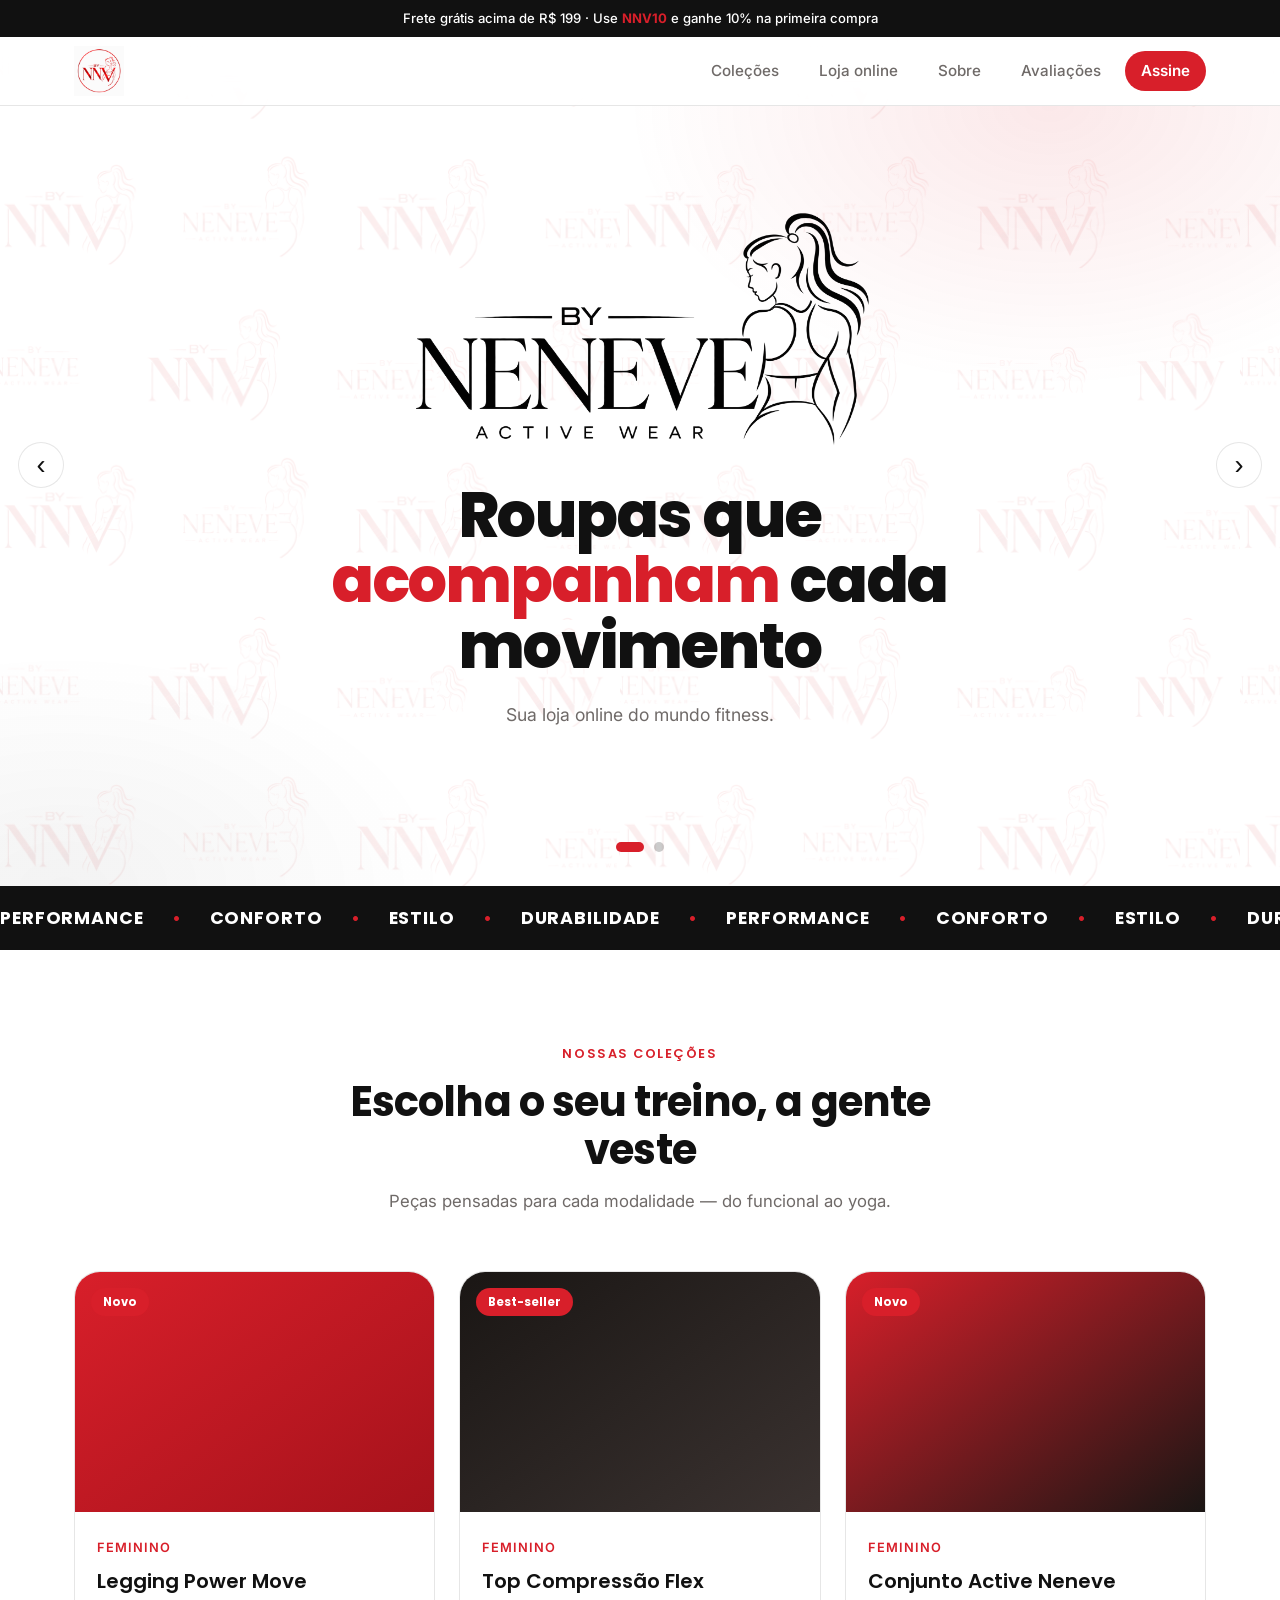
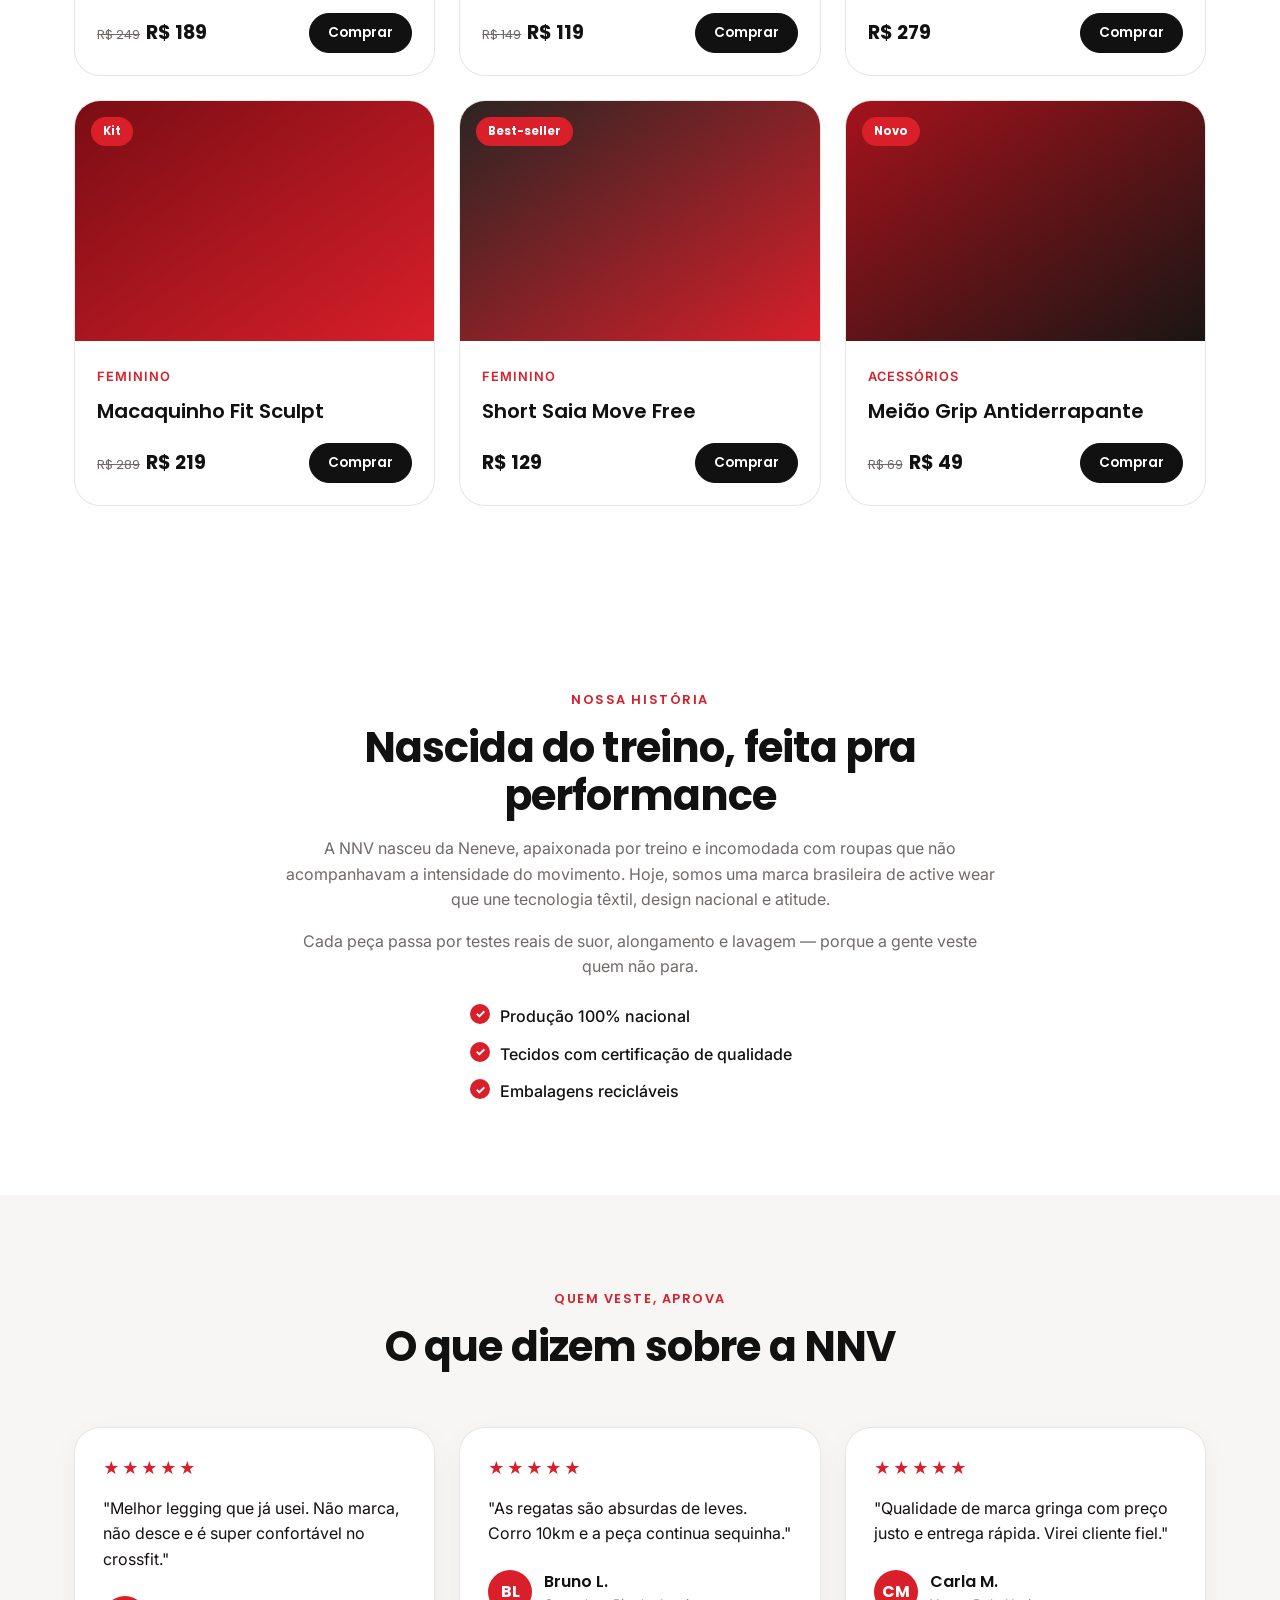
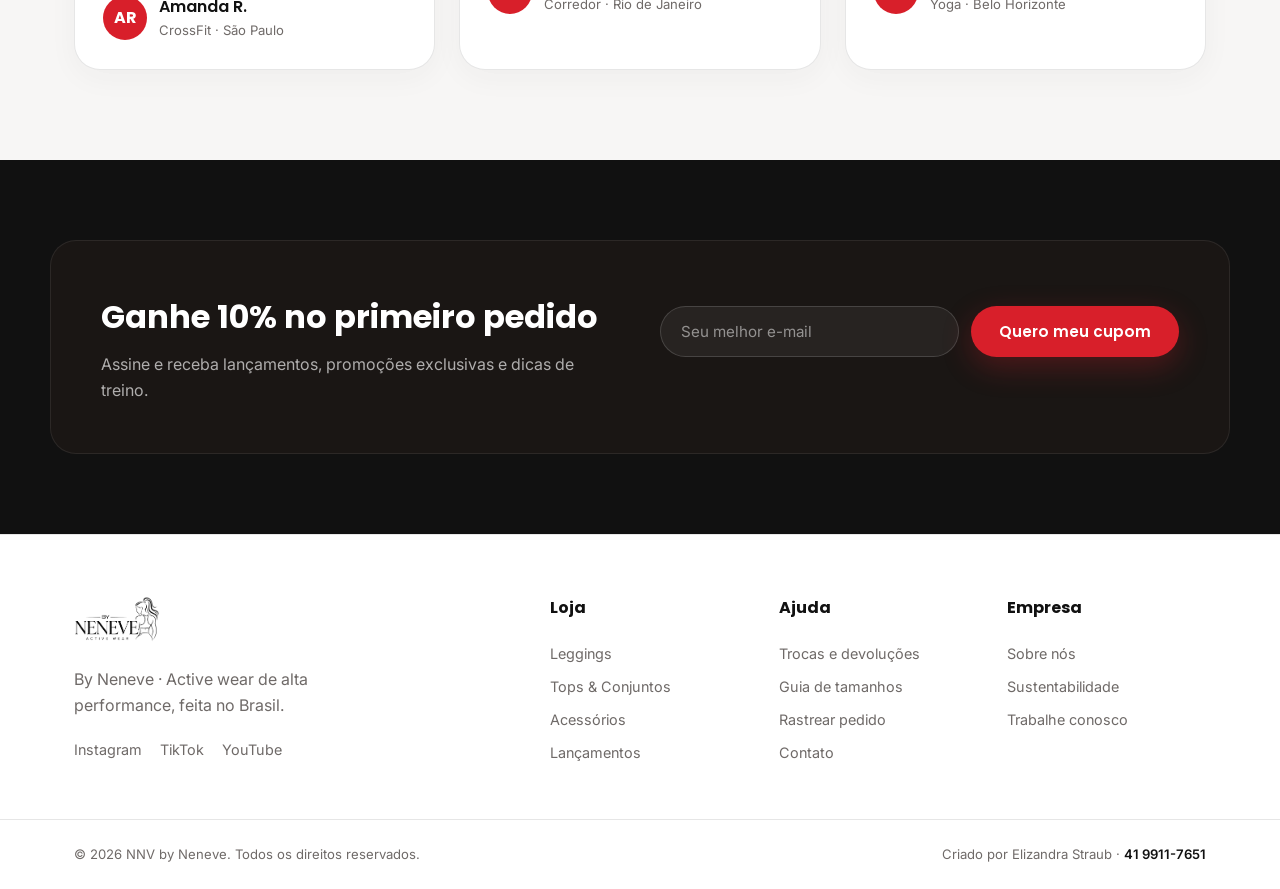
==== index.html @ 94e4e45c "Ajusta menu, slides e rodapé Adiciona "Loja online" ao menu do cabeçalho; remove os selinhos e os bo" ====
<!DOCTYPE html>
<html lang="pt-BR">
<head>
  <meta charset="UTF-8" />
  <meta name="viewport" content="width=device-width, initial-scale=1.0" />
  <meta name="description" content="NNV by Neneve — active wear de alta performance. Peças que acompanham cada movimento do seu treino." />
  <title>NNV by Neneve — Active Wear de Alta Performance</title>
  <link rel="preconnect" href="https://fonts.googleapis.com" />
  <link rel="preconnect" href="https://fonts.gstatic.com" crossorigin />
  <link href="https://fonts.googleapis.com/css2?family=Poppins:wght@400;500;600;700;800&family=Inter:wght@400;500;600&display=swap" rel="stylesheet" />
  <link rel="stylesheet" href="styles.css" />
</head>
<body>
  <!-- Barra de anúncio -->
  <div class="topbar">
    <p>Frete grátis acima de R$ 199 · Use <strong>NNV10</strong> e ganhe 10% na primeira compra</p>
  </div>

  <!-- Cabeçalho -->
  <header class="header" id="header">
    <div class="container header__inner">
      <a href="#hero" class="logo" aria-label="NNV by Neneve — início">
        <img src="logo-emblema-vermelho.png" alt="NNV by Neneve" class="logo__img" />
      </a>
      <nav class="nav" id="nav">
        <a href="#colecoes" class="nav__link">Coleções</a>
        <a href="#colecoes" class="nav__link">Loja online</a>
        <a href="#sobre" class="nav__link">Sobre</a>
        <a href="#depoimentos" class="nav__link">Avaliações</a>
        <a href="#newsletter" class="nav__link nav__cta">Assine</a>
      </nav>
      <button class="nav__toggle" id="navToggle" aria-label="Abrir menu">
        <span></span><span></span><span></span>
      </button>
    </div>
  </header>

  <main>
    <!-- Hero (carrossel) -->
    <section class="hero" id="hero">
      <div class="hero__slider" id="heroSlider">
        <!-- Slide 1 -->
        <div class="hero__slide is-active">
          <div class="container hero__inner">
            <div class="hero__content">
              <img src="logo-horizontal-preto.png" alt="By Neneve — Active Wear" class="hero__logo" />
              <h1 class="hero__title">Roupas que <em>acompanham</em> cada movimento</h1>
              <p class="hero__text">Sua loja online do mundo fitness.</p>
            </div>
          </div>
        </div>
        <!-- Slide 2 -->
        <div class="hero__slide">
          <div class="container hero__inner">
            <div class="hero__content">
              <img src="logo-horizontal-vermelho.png" alt="By Neneve — Active Wear" class="hero__logo" />
              <h1 class="hero__title">Escolha a sua peça online, <em>tamanho</em> e cores</h1>
              <p class="hero__text">Fácil e prático.</p>
            </div>
          </div>
        </div>
      </div>

      <button class="hero__nav hero__nav--prev" id="heroPrev" aria-label="Slide anterior">&#8249;</button>
      <button class="hero__nav hero__nav--next" id="heroNext" aria-label="Próximo slide">&#8250;</button>
      <div class="hero__dots" id="heroDots" aria-label="Navegação dos slides"></div>
    </section>

    <!-- Marquee de valores -->
    <div class="marquee" aria-hidden="true">
      <div class="marquee__track">
        <span>PERFORMANCE</span><span>•</span><span>CONFORTO</span><span>•</span>
        <span>ESTILO</span><span>•</span><span>DURABILIDADE</span><span>•</span>
        <span>PERFORMANCE</span><span>•</span><span>CONFORTO</span><span>•</span>
        <span>ESTILO</span><span>•</span><span>DURABILIDADE</span><span>•</span>
      </div>
    </div>

    <!-- Coleções -->
    <section class="section" id="colecoes">
      <div class="container">
        <div class="section__head">
          <span class="eyebrow">Nossas coleções</span>
          <h2 class="section__title">Escolha o seu treino, a gente veste</h2>
          <p class="section__sub">Peças pensadas para cada modalidade — do funcional ao yoga.</p>
        </div>
        <div class="grid grid--collections" id="collectionGrid"></div>
      </div>
    </section>

    <!-- Sobre -->
    <section class="section about" id="sobre">
      <div class="container about__inner">
        <div class="about__content">
          <span class="eyebrow">Nossa história</span>
          <h2 class="section__title">Nascida do treino, feita pra performance</h2>
          <p>
            A NNV nasceu da Neneve, apaixonada por treino e incomodada com roupas que
            não acompanhavam a intensidade do movimento. Hoje, somos uma marca brasileira
            de active wear que une tecnologia têxtil, design nacional e atitude.
          </p>
          <p>
            Cada peça passa por testes reais de suor, alongamento e lavagem — porque
            a gente veste quem não para.
          </p>
          <ul class="about__list">
            <li>Produção 100% nacional</li>
            <li>Tecidos com certificação de qualidade</li>
            <li>Embalagens recicláveis</li>
          </ul>
        </div>
      </div>
    </section>

    <!-- Depoimentos -->
    <section class="section section--alt" id="depoimentos">
      <div class="container">
        <div class="section__head">
          <span class="eyebrow">Quem veste, aprova</span>
          <h2 class="section__title">O que dizem sobre a NNV</h2>
        </div>
        <div class="grid grid--reviews" id="reviewGrid"></div>
      </div>
    </section>

    <!-- Newsletter -->
    <section class="newsletter" id="newsletter">
      <div class="container newsletter__inner">
        <div class="newsletter__text">
          <h2>Ganhe 10% no primeiro pedido</h2>
          <p>Assine e receba lançamentos, promoções exclusivas e dicas de treino.</p>
        </div>
        <form class="newsletter__form" id="newsletterForm" novalidate>
          <input type="email" id="emailInput" placeholder="Seu melhor e-mail" aria-label="E-mail" required />
          <button type="submit" class="btn btn--primary">Quero meu cupom</button>
          <p class="newsletter__msg" id="formMsg" role="status"></p>
        </form>
      </div>
    </section>
  </main>

  <!-- Rodapé -->
  <footer class="footer">
    <div class="container footer__inner">
      <div class="footer__brand">
        <a href="#hero" class="logo" aria-label="NNV by Neneve — início">
          <img src="logo-horizontal-preto.png" alt="By Neneve — Active Wear" class="footer__logo" />
        </a>
        <p>By Neneve · Active wear de alta performance, feita no Brasil.</p>
        <div class="footer__social">
          <a href="#" aria-label="Instagram">Instagram</a>
          <a href="#" aria-label="TikTok">TikTok</a>
          <a href="#" aria-label="YouTube">YouTube</a>
        </div>
      </div>
      <div class="footer__cols">
        <div>
          <h4>Loja</h4>
          <a href="#colecoes">Leggings</a>
          <a href="#colecoes">Tops &amp; Conjuntos</a>
          <a href="#colecoes">Acessórios</a>
          <a href="#colecoes">Lançamentos</a>
        </div>
        <div>
          <h4>Ajuda</h4>
          <a href="#">Trocas e devoluções</a>
          <a href="#">Guia de tamanhos</a>
          <a href="#">Rastrear pedido</a>
          <a href="#">Contato</a>
        </div>
        <div>
          <h4>Empresa</h4>
          <a href="#sobre">Sobre nós</a>
          <a href="#">Sustentabilidade</a>
          <a href="#">Trabalhe conosco</a>
        </div>
      </div>
    </div>
    <div class="footer__bottom">
      <div class="container">
        <p>© <span id="year"></span> NNV by Neneve. Todos os direitos reservados.</p>
        <p>Criado por Elizandra Straub · <a href="tel:+5541999117651">41 9911-7651</a></p>
      </div>
    </div>
  </footer>

  <script src="script.js"></script>
</body>
</html>
---- styles.css ----
/* ===== Variáveis ===== */
:root {
  --bg: #ffffff;
  --bg-alt: #f6f4f3;
  --surface: #ffffff;
  --surface-2: #f1eeed;
  --ink: #111111;
  --text: #14100f;
  --muted: #6f6a68;
  --line: rgba(17, 17, 17, 0.1);
  --brand: #d81f2a;      /* vermelho */
  --brand-2: #a5121b;    /* vermelho escuro */
  --accent: #111111;     /* preto */
  --radius: 16px;
  --radius-lg: 26px;
  --shadow: 0 24px 60px rgba(17, 17, 17, 0.12);
  --max: 1180px;
  --font: "Inter", system-ui, -apple-system, sans-serif;
  --display: "Poppins", var(--font);
}

* { margin: 0; padding: 0; box-sizing: border-box; }

html { scroll-behavior: smooth; }

body {
  font-family: var(--font);
  background: var(--bg);
  color: var(--text);
  line-height: 1.6;
  -webkit-font-smoothing: antialiased;
  overflow-x: hidden;
}

/* Padrão de logo como fundo de todo o site */
body::before {
  content: "";
  position: fixed;
  inset: 0;
  z-index: -1;
  background-image: url("fundo.png");
  background-repeat: repeat;
  background-size: 620px auto;
  opacity: 0.07;
  pointer-events: none;
}

img { max-width: 100%; display: block; }
a { color: inherit; text-decoration: none; }

.container {
  width: 100%;
  max-width: var(--max);
  margin: 0 auto;
  padding: 0 24px;
}

/* ===== Botões ===== */
.btn {
  display: inline-flex;
  align-items: center;
  justify-content: center;
  gap: 8px;
  padding: 14px 28px;
  border-radius: 999px;
  font-weight: 600;
  font-family: var(--display);
  font-size: 0.95rem;
  cursor: pointer;
  border: none;
  transition: transform 0.2s ease, box-shadow 0.2s ease, background 0.2s ease;
  white-space: nowrap;
}
.btn--primary {
  background: var(--brand);
  color: #ffffff;
  box-shadow: 0 10px 30px rgba(216, 31, 42, 0.28);
}
.btn--primary:hover { transform: translateY(-2px); background: var(--brand-2); box-shadow: 0 14px 36px rgba(216, 31, 42, 0.4); }
.btn--ghost {
  background: transparent;
  color: var(--ink);
  border: 1px solid rgba(17, 17, 17, 0.2);
}
.btn--ghost:hover { background: var(--ink); color: #fff; transform: translateY(-2px); }

.eyebrow {
  display: inline-block;
  color: var(--brand);
  font-family: var(--display);
  font-weight: 600;
  font-size: 0.8rem;
  letter-spacing: 0.12em;
  text-transform: uppercase;
  margin-bottom: 14px;
}

/* ===== Topbar ===== */
.topbar {
  background: var(--ink);
  color: #ffffff;
  text-align: center;
  font-size: 0.82rem;
  padding: 8px 16px;
  font-weight: 500;
}
.topbar strong { font-weight: 700; color: var(--brand); }

/* ===== Header ===== */
.header {
  position: sticky;
  top: 0;
  z-index: 50;
  background: rgba(255, 255, 255, 0.85);
  backdrop-filter: blur(12px);
  border-bottom: 1px solid var(--line);
  transition: background 0.3s ease;
}
.header__inner {
  display: flex;
  align-items: center;
  justify-content: space-between;
  height: 68px;
}
.logo {
  font-family: var(--display);
  font-weight: 800;
  font-size: 1.4rem;
  letter-spacing: -0.02em;
  color: var(--ink);
  display: inline-flex;
  align-items: center;
}
.logo span { color: var(--brand); }
/* Logos em imagem — mix-blend-mode remove o fundo branco sobre áreas claras */
.logo__img { height: 50px; width: auto; display: block; mix-blend-mode: multiply; }
.hero__logo {
  width: min(460px, 82%);
  height: auto;
  display: block;
  margin: 0 auto 26px;
}
.footer__logo { height: 48px; width: auto; display: block; mix-blend-mode: multiply; }

.nav { display: flex; align-items: center; gap: 8px; }
.nav__link {
  padding: 8px 16px;
  border-radius: 999px;
  color: var(--muted);
  font-weight: 500;
  font-size: 0.95rem;
  transition: color 0.2s ease, background 0.2s ease;
}
.nav__link:hover { color: var(--ink); }
.nav__cta {
  background: var(--brand);
  color: #ffffff !important;
  font-weight: 600;
}
.nav__cta:hover { background: var(--brand-2); }

.nav__toggle {
  display: none;
  flex-direction: column;
  gap: 5px;
  background: none;
  border: none;
  cursor: pointer;
  padding: 8px;
}
.nav__toggle span {
  width: 24px;
  height: 2px;
  background: var(--ink);
  border-radius: 2px;
  transition: 0.3s;
}

/* ===== Hero ===== */
.hero {
  position: relative;
  padding: 72px 0 104px;
  overflow: hidden;
  background:
    radial-gradient(55% 60% at 82% 0%, rgba(216, 31, 42, 0.1), transparent 60%),
    radial-gradient(50% 50% at 5% 100%, rgba(17, 17, 17, 0.05), transparent 60%);
}
/* Carrossel: slides empilhados na mesma célula (altura = maior slide) */
.hero__slider { display: grid; }
.hero__slide {
  grid-area: 1 / 1;
  opacity: 0;
  visibility: hidden;
  transform: translateY(10px);
  transition: opacity 0.6s ease, transform 0.6s ease;
  pointer-events: none;
}
.hero__slide.is-active {
  opacity: 1;
  visibility: visible;
  transform: none;
  pointer-events: auto;
}
.hero__inner {
  display: flex;
  justify-content: center;
  text-align: center;
  padding: 20px 0;
}
/* Setas */
.hero__nav {
  position: absolute;
  top: 46%;
  transform: translateY(-50%);
  width: 46px;
  height: 46px;
  border-radius: 50%;
  border: 1px solid var(--line);
  background: rgba(255, 255, 255, 0.75);
  backdrop-filter: blur(4px);
  color: var(--ink);
  font-size: 1.7rem;
  line-height: 1;
  cursor: pointer;
  display: flex;
  align-items: center;
  justify-content: center;
  z-index: 6;
  transition: background 0.2s ease, color 0.2s ease;
}
.hero__nav:hover { background: var(--brand); color: #fff; border-color: var(--brand); }
.hero__nav--prev { left: 18px; }
.hero__nav--next { right: 18px; }
/* Bolinhas */
.hero__dots {
  position: absolute;
  bottom: 34px;
  left: 50%;
  transform: translateX(-50%);
  display: flex;
  gap: 10px;
  z-index: 6;
}
.hero__dot {
  width: 10px;
  height: 10px;
  padding: 0;
  border: none;
  border-radius: 50%;
  background: rgba(17, 17, 17, 0.22);
  cursor: pointer;
  transition: background 0.25s ease, width 0.25s ease, border-radius 0.25s ease;
}
.hero__dot.is-active { background: var(--brand); width: 28px; border-radius: 6px; }
.hero__content { max-width: 760px; }
.hero__text { margin-left: auto; margin-right: auto; }
.hero__actions { justify-content: center; }
.hero__stats { justify-content: center; }
.hero__tag {
  display: inline-block;
  padding: 6px 16px;
  border: 1px solid var(--line);
  border-radius: 999px;
  font-size: 0.82rem;
  color: var(--brand);
  margin-bottom: 22px;
  background: var(--surface-2);
}
.hero__title {
  font-family: var(--display);
  font-size: clamp(2.4rem, 5vw, 3.9rem);
  line-height: 1.05;
  font-weight: 800;
  letter-spacing: -0.02em;
  margin-bottom: 22px;
  color: var(--ink);
}
.hero__title em { color: var(--brand); font-style: normal; }
.hero__text {
  color: var(--muted);
  font-size: 1.1rem;
  max-width: 480px;
  margin-bottom: 32px;
}
.hero__actions { display: flex; gap: 14px; flex-wrap: wrap; margin-bottom: 48px; }
.hero__stats {
  display: flex;
  gap: 36px;
  flex-wrap: wrap;
}
.hero__stats strong {
  display: block;
  font-family: var(--display);
  font-size: 1.5rem;
  font-weight: 700;
  color: var(--ink);
}
.hero__stats span { color: var(--muted); font-size: 0.85rem; }

/* ===== Marquee ===== */
.marquee {
  overflow: hidden;
  background: var(--ink);
  padding: 18px 0;
}
.marquee__track {
  display: flex;
  gap: 28px;
  width: max-content;
  animation: scroll 22s linear infinite;
}
.marquee__track span {
  font-family: var(--display);
  font-weight: 700;
  font-size: 1.1rem;
  letter-spacing: 0.05em;
  color: #ffffff;
}
.marquee__track span:nth-child(even) { color: var(--brand); }
@keyframes scroll {
  from { transform: translateX(0); }
  to { transform: translateX(-50%); }
}

/* ===== Sections ===== */
.section { padding: 90px 0; }
.section--alt { background: rgba(246, 244, 243, 0.82); }
.section__head { text-align: center; max-width: 620px; margin: 0 auto 56px; }
.section__title {
  font-family: var(--display);
  font-size: clamp(1.8rem, 3.5vw, 2.6rem);
  font-weight: 700;
  letter-spacing: -0.02em;
  line-height: 1.15;
  color: var(--ink);
}
.section__sub { color: var(--muted); margin-top: 14px; font-size: 1.05rem; }

.grid { display: grid; gap: 24px; }

/* ===== Coleções ===== */
.grid--collections { grid-template-columns: repeat(3, 1fr); }
.card {
  background: var(--surface);
  border: 1px solid var(--line);
  border-radius: var(--radius-lg);
  overflow: hidden;
  transition: transform 0.25s ease, border-color 0.25s ease, box-shadow 0.25s ease;
}
.card:hover { transform: translateY(-6px); border-color: rgba(216, 31, 42, 0.4); box-shadow: var(--shadow); }
.card__img {
  height: 240px;
  display: flex;
  align-items: flex-end;
  padding: 20px;
  position: relative;
}
.card__tag {
  position: absolute;
  top: 16px;
  left: 16px;
  background: var(--brand);
  color: #ffffff;
  font-size: 0.72rem;
  font-weight: 700;
  padding: 5px 12px;
  border-radius: 999px;
  font-family: var(--display);
}
.card__body { padding: 22px; }
.card__cat { color: var(--brand); font-size: 0.8rem; font-weight: 600; text-transform: uppercase; letter-spacing: 0.08em; }
.card__name { font-family: var(--display); font-size: 1.25rem; font-weight: 600; margin: 6px 0 12px; color: var(--ink); }
.card__foot { display: flex; align-items: center; justify-content: space-between; margin-top: 16px; }
.card__price { font-family: var(--display); font-size: 1.2rem; font-weight: 700; color: var(--ink); }
.card__price small { color: var(--muted); font-size: 0.8rem; text-decoration: line-through; font-weight: 400; margin-right: 6px; }
.card__btn {
  background: var(--ink);
  color: #ffffff;
  border: 1px solid var(--ink);
  padding: 9px 18px;
  border-radius: 999px;
  font-size: 0.85rem;
  font-weight: 600;
  cursor: pointer;
  transition: background 0.2s ease;
  font-family: var(--display);
}
.card__btn:hover { background: var(--brand); border-color: var(--brand); }

/* ===== Benefícios ===== */
.grid--benefits { grid-template-columns: repeat(4, 1fr); }
.benefit {
  background: var(--surface);
  border: 1px solid var(--line);
  border-radius: var(--radius);
  padding: 28px 24px;
  transition: transform 0.25s ease, box-shadow 0.25s ease;
}
.benefit:hover { transform: translateY(-6px); box-shadow: var(--shadow); }
.benefit__icon {
  width: 52px; height: 52px;
  border-radius: 14px;
  background: linear-gradient(145deg, rgba(216,31,42,0.14), rgba(165,18,27,0.06));
  display: flex; align-items: center; justify-content: center;
  font-size: 1.5rem;
  margin-bottom: 18px;
}
.benefit h3 { font-family: var(--display); font-size: 1.1rem; margin-bottom: 8px; color: var(--ink); }
.benefit p { color: var(--muted); font-size: 0.92rem; }

/* ===== Sobre ===== */
.about__inner {
  max-width: 760px;
  margin: 0 auto;
  text-align: center;
}
.about__content p { color: var(--muted); margin-top: 16px; }
.about__list { justify-items: start; max-width: 340px; margin-left: auto; margin-right: auto; text-align: left; }
.about__list { list-style: none; margin-top: 24px; display: grid; gap: 12px; }
.about__list li {
  position: relative;
  padding-left: 30px;
  font-weight: 500;
  color: var(--ink);
}
.about__list li::before {
  content: "✓";
  position: absolute;
  left: 0;
  color: #ffffff;
  background: var(--brand);
  width: 20px; height: 20px;
  border-radius: 50%;
  display: flex; align-items: center; justify-content: center;
  font-size: 0.75rem;
  font-weight: 800;
}

/* ===== Depoimentos ===== */
.grid--reviews { grid-template-columns: repeat(3, 1fr); }
.review {
  background: var(--surface);
  border: 1px solid var(--line);
  border-radius: var(--radius-lg);
  padding: 28px;
  box-shadow: 0 8px 30px rgba(17,17,17,0.04);
}
.review__stars { color: var(--brand); margin-bottom: 14px; letter-spacing: 2px; }
.review__text { font-size: 1rem; margin-bottom: 22px; color: var(--text); }
.review__author { display: flex; align-items: center; gap: 12px; }
.review__avatar {
  width: 44px; height: 44px;
  border-radius: 50%;
  background: var(--brand);
  display: flex; align-items: center; justify-content: center;
  font-family: var(--display);
  font-weight: 700;
  color: #ffffff;
}
.review__name { font-weight: 600; font-family: var(--display); color: var(--ink); }
.review__role { color: var(--muted); font-size: 0.82rem; }

/* ===== Newsletter ===== */
.newsletter {
  padding: 80px 0;
  background: var(--ink);
}
.newsletter__inner {
  background: #1a1614;
  border: 1px solid rgba(255,255,255,0.08);
  border-radius: var(--radius-lg);
  padding: 50px;
  display: grid;
  grid-template-columns: 1fr 1fr;
  gap: 40px;
  align-items: center;
}
.newsletter__text h2 {
  font-family: var(--display);
  font-size: 2rem;
  font-weight: 700;
  margin-bottom: 10px;
  color: #ffffff;
}
.newsletter__text p { color: rgba(255,255,255,0.65); }
.newsletter__form { display: flex; flex-wrap: wrap; gap: 12px; }
.newsletter__form input {
  flex: 1;
  min-width: 200px;
  padding: 15px 20px;
  border-radius: 999px;
  border: 1px solid rgba(255,255,255,0.15);
  background: rgba(255,255,255,0.06);
  color: #ffffff;
  font-size: 0.95rem;
  font-family: var(--font);
}
.newsletter__form input::placeholder { color: rgba(255,255,255,0.5); }
.newsletter__form input:focus { outline: 2px solid var(--brand); }
.newsletter__msg { width: 100%; font-size: 0.9rem; color: var(--brand); min-height: 20px; }

/* ===== Footer ===== */
.footer { background: rgba(255, 255, 255, 0.85); border-top: 1px solid var(--line); padding-top: 60px; }
.footer__inner {
  display: grid;
  grid-template-columns: 1.3fr 2fr;
  gap: 50px;
  padding-bottom: 50px;
}
.footer__brand p { color: var(--muted); margin: 16px 0 20px; max-width: 260px; }
.footer__social { display: flex; gap: 18px; }
.footer__social a { color: var(--muted); font-size: 0.9rem; transition: color 0.2s ease; }
.footer__social a:hover { color: var(--brand); }
.footer__cols { display: grid; grid-template-columns: repeat(3, 1fr); gap: 30px; }
.footer__cols h4 { font-family: var(--display); margin-bottom: 16px; font-size: 1rem; color: var(--ink); }
.footer__cols a { display: block; color: var(--muted); font-size: 0.9rem; padding: 5px 0; transition: color 0.2s ease; }
.footer__cols a:hover { color: var(--ink); }
.footer__bottom { border-top: 1px solid var(--line); padding: 24px 0; }
.footer__bottom .container { display: flex; justify-content: space-between; flex-wrap: wrap; gap: 10px; }
.footer__bottom p { color: var(--muted); font-size: 0.82rem; }
.footer__bottom a { color: var(--ink); font-weight: 600; transition: color 0.2s ease; }
.footer__bottom a:hover { color: var(--brand); }

/* ===== Reveal on scroll ===== */
.reveal { opacity: 0; transform: translateY(24px); transition: opacity 0.6s ease, transform 0.6s ease; }
.reveal.is-visible { opacity: 1; transform: none; }

/* ===== Responsivo ===== */
@media (max-width: 900px) {
  .grid--collections { grid-template-columns: repeat(2, 1fr); }
  .grid--benefits { grid-template-columns: repeat(2, 1fr); }
  .grid--reviews { grid-template-columns: 1fr; }
  .newsletter__inner { grid-template-columns: 1fr; padding: 36px; }
  .footer__inner { grid-template-columns: 1fr; gap: 34px; }
}

@media (max-width: 640px) {
  .nav {
    position: fixed;
    top: 68px;
    right: 0;
    left: 0;
    flex-direction: column;
    align-items: stretch;
    gap: 4px;
    background: var(--bg);
    border-bottom: 1px solid var(--line);
    padding: 16px 24px 24px;
    transform: translateY(-120%);
    transition: transform 0.3s ease;
    z-index: 40;
    box-shadow: var(--shadow);
  }
  .nav.is-open { transform: translateY(0); }
  .nav__link { padding: 12px 16px; }
  .nav__toggle { display: flex; }
  .grid--collections { grid-template-columns: 1fr; }
  .grid--benefits { grid-template-columns: 1fr; }
  .section { padding: 64px 0; }
  .logo__img { height: 42px; }
  .hero__logo { width: min(300px, 86%); }
  .hero__nav { width: 38px; height: 38px; font-size: 1.3rem; }
  .hero__nav--prev { left: 6px; }
  .hero__nav--next { right: 6px; }
  .hero__dots { bottom: 24px; }
}
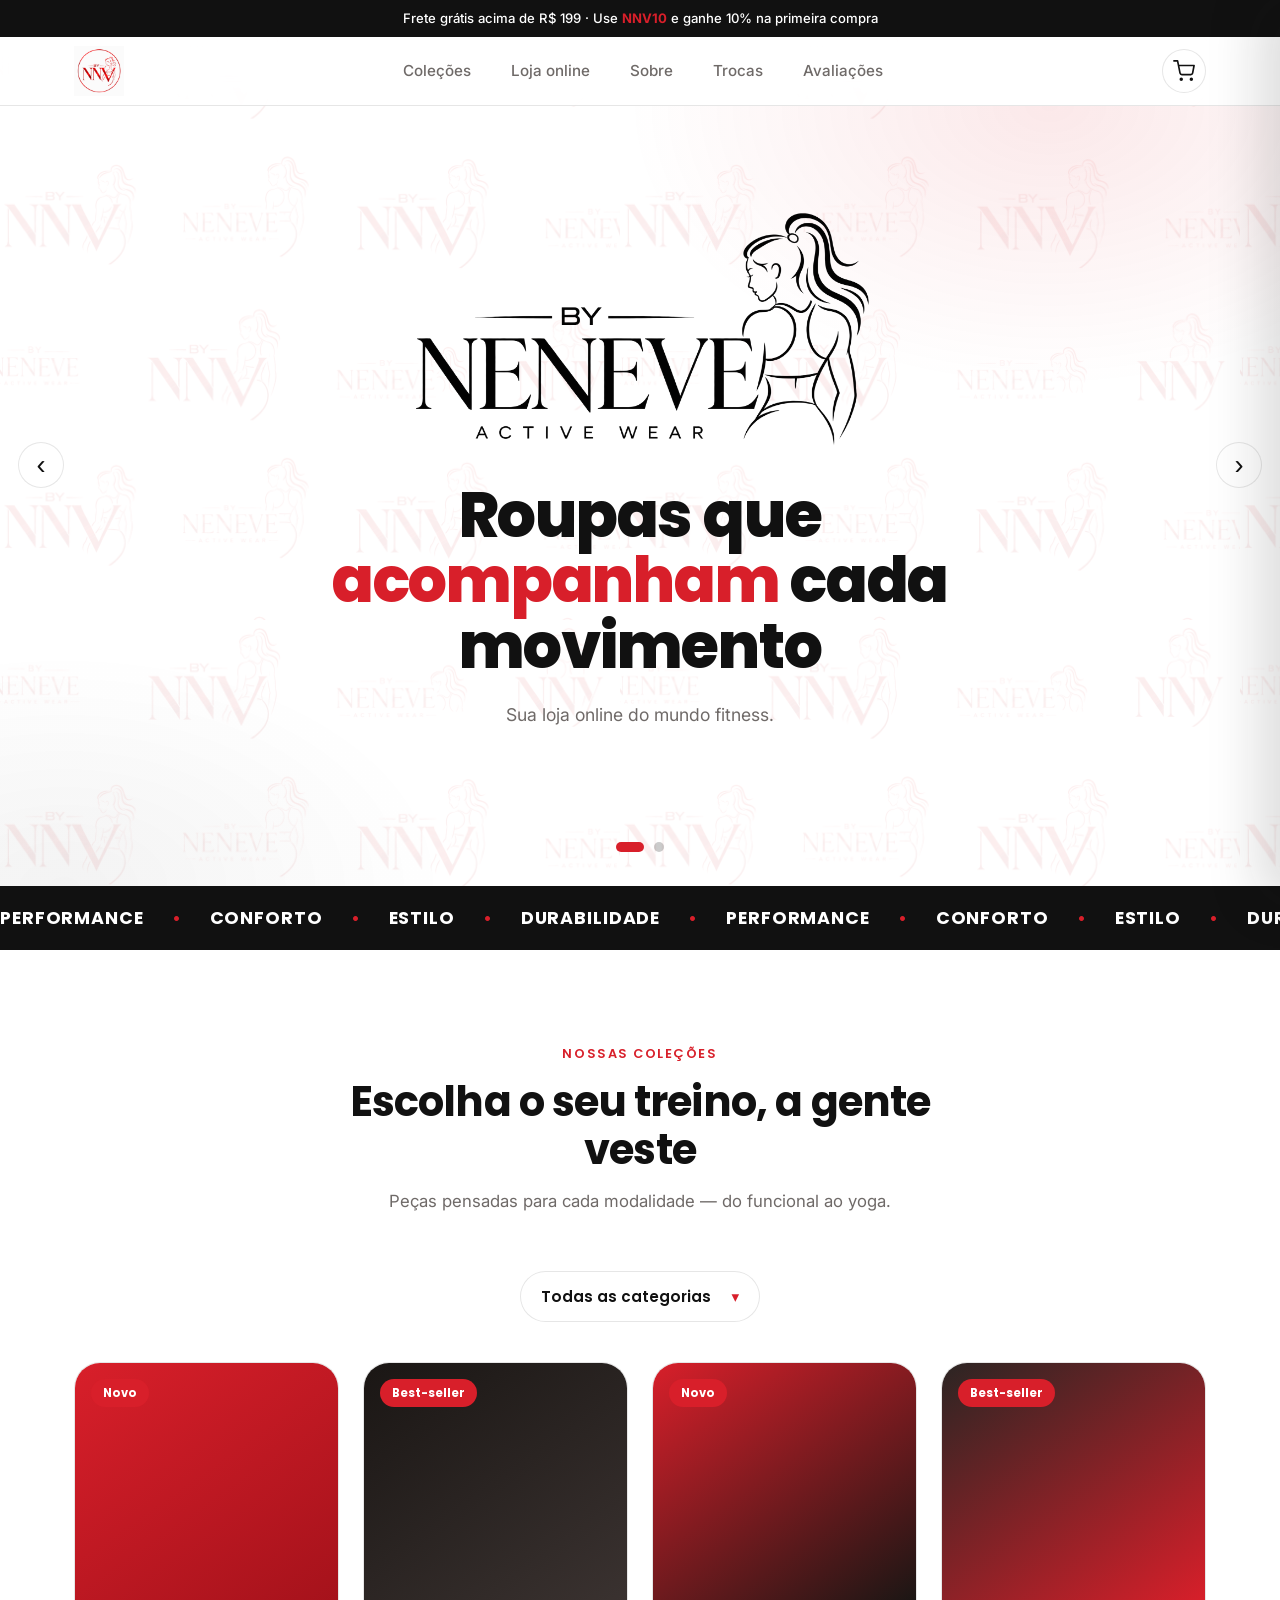
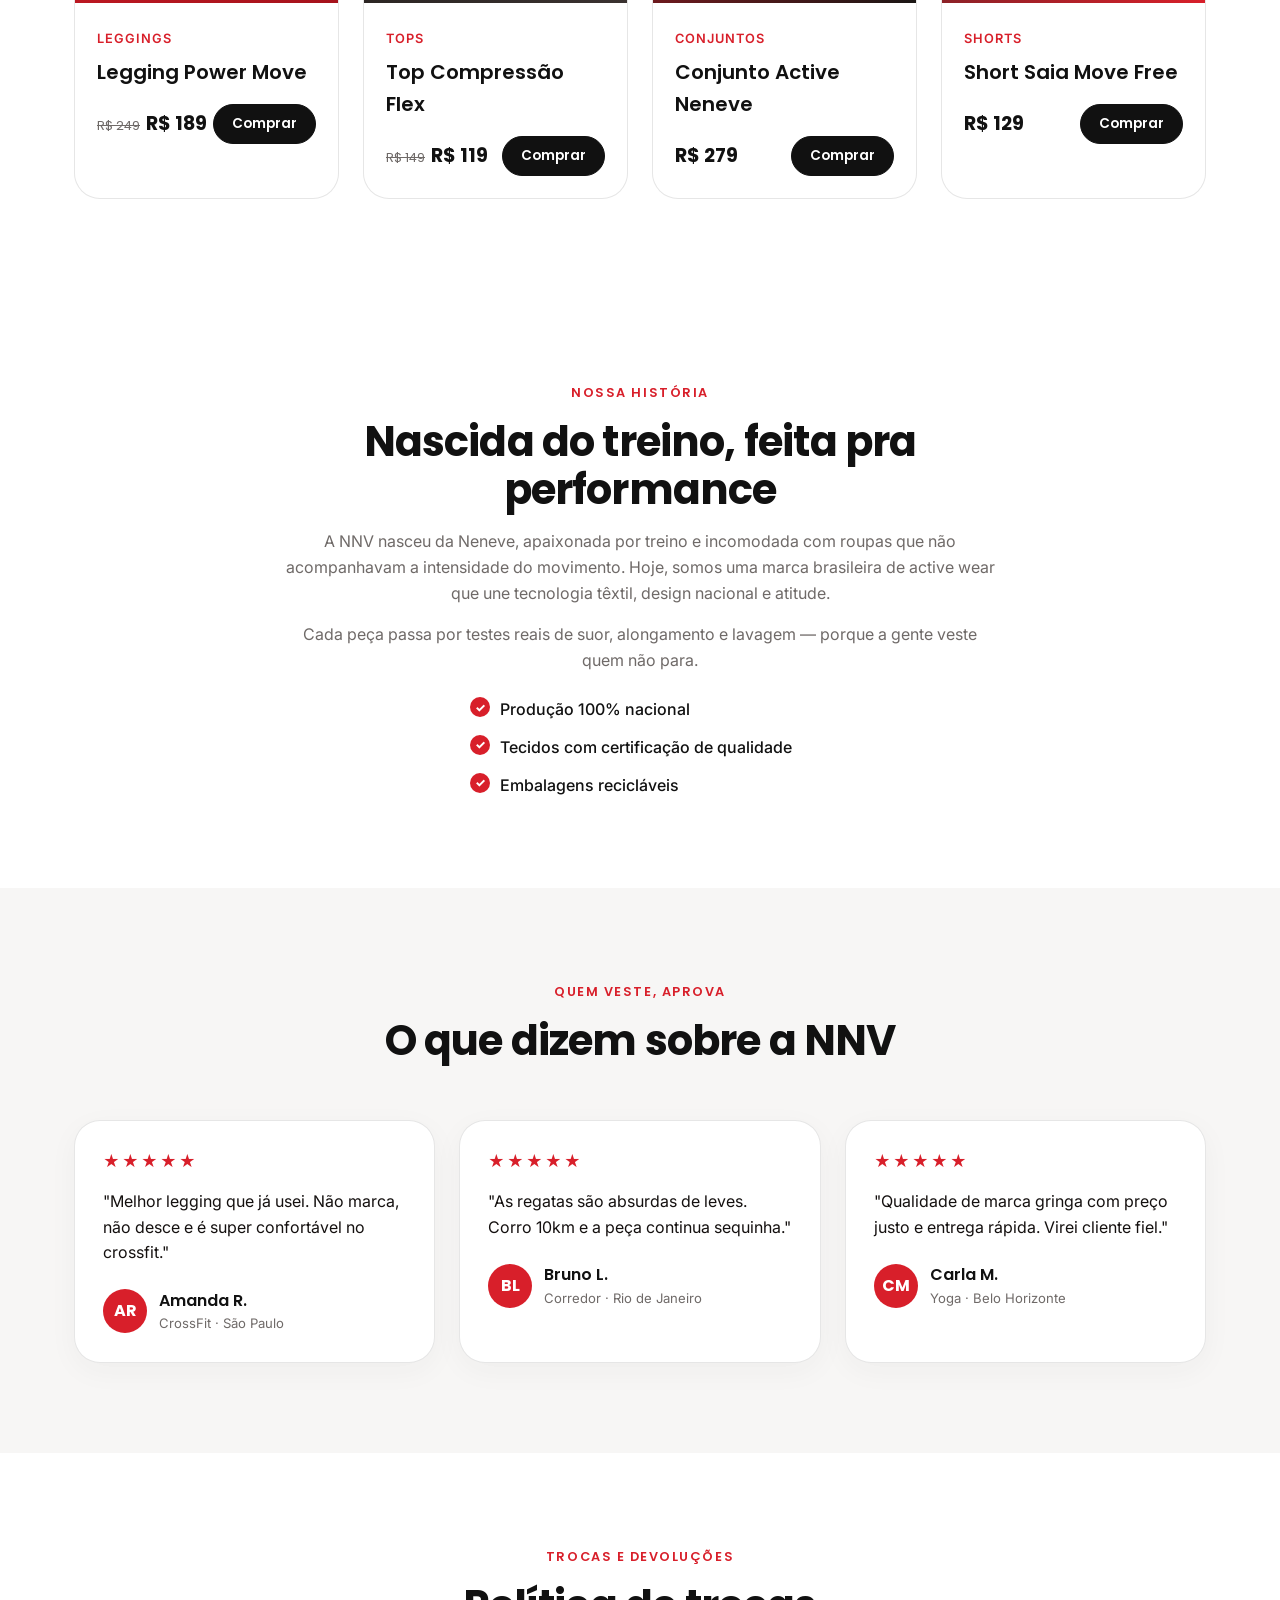
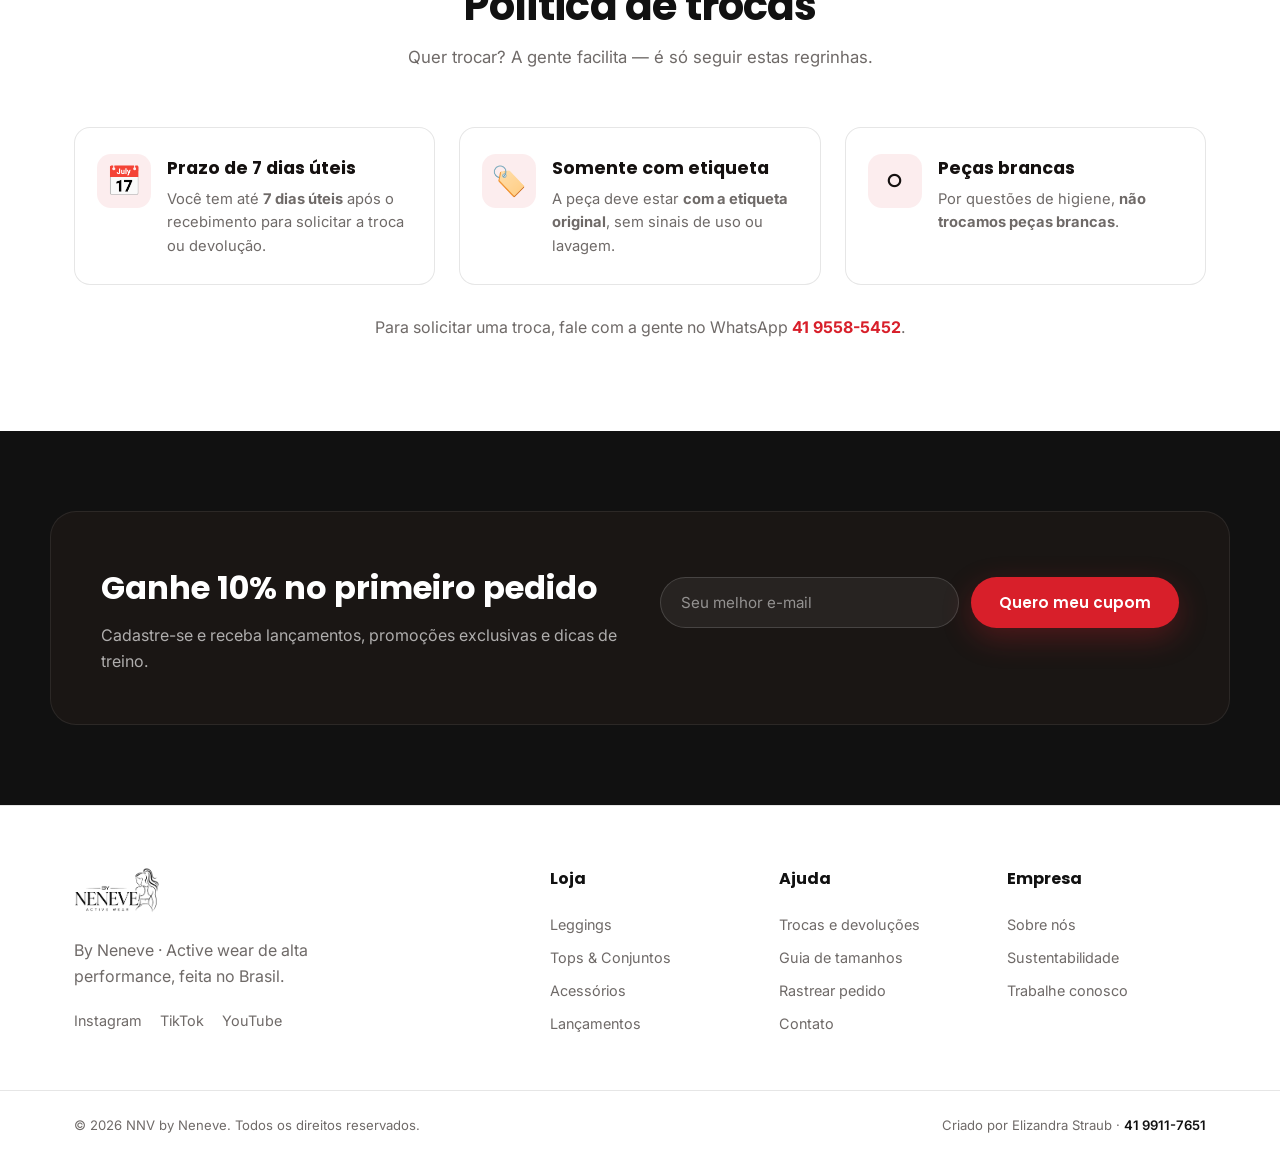
==== commit ba508d6b: "Adiciona carrinho, checkout no WhatsApp, pagamento e política de trocas - Corrige o layout mobile: m" ====
--- a/index.html
+++ b/index.html
@@ -26,12 +26,22 @@
         <a href="#colecoes" class="nav__link">Coleções</a>
         <a href="#colecoes" class="nav__link">Loja online</a>
         <a href="#sobre" class="nav__link">Sobre</a>
+        <a href="#trocas" class="nav__link">Trocas</a>
         <a href="#depoimentos" class="nav__link">Avaliações</a>
-        <a href="#newsletter" class="nav__link nav__cta">Assine</a>
       </nav>
-      <button class="nav__toggle" id="navToggle" aria-label="Abrir menu">
-        <span></span><span></span><span></span>
-      </button>
+      <div class="header__right">
+        <button class="cart-btn" id="cartBtn" aria-label="Abrir carrinho">
+          <svg viewBox="0 0 24 24" width="22" height="22" fill="none" stroke="currentColor" stroke-width="1.8" stroke-linecap="round" stroke-linejoin="round" aria-hidden="true">
+            <circle cx="9" cy="21" r="1"></circle>
+            <circle cx="20" cy="21" r="1"></circle>
+            <path d="M1 1h4l2.68 13.39a2 2 0 0 0 2 1.61h9.72a2 2 0 0 0 2-1.61L23 6H6"></path>
+          </svg>
+          <span class="cart-btn__count" id="cartCount">0</span>
+        </button>
+        <button class="nav__toggle" id="navToggle" aria-label="Abrir menu">
+          <span></span><span></span><span></span>
+        </button>
+      </div>
     </div>
   </header>
 
@@ -83,6 +93,15 @@
           <span class="eyebrow">Nossas coleções</span>
           <h2 class="section__title">Escolha o seu treino, a gente veste</h2>
           <p class="section__sub">Peças pensadas para cada modalidade — do funcional ao yoga.</p>
+        </div>
+        <div class="filter">
+          <div class="filter__dropdown" id="categoryDropdown">
+            <button class="filter__btn" id="categoryBtn" type="button" aria-haspopup="listbox" aria-expanded="false">
+              <span id="categoryLabel">Todas as categorias</span>
+              <span class="filter__caret" aria-hidden="true">▾</span>
+            </button>
+            <ul class="filter__menu" id="categoryMenu" role="listbox"></ul>
+          </div>
         </div>
         <div class="grid grid--collections" id="collectionGrid"></div>
       </div>
@@ -123,12 +142,50 @@
       </div>
     </section>
 
+    <!-- Trocas e devoluções -->
+    <section class="section" id="trocas">
+      <div class="container">
+        <div class="section__head">
+          <span class="eyebrow">Trocas e devoluções</span>
+          <h2 class="section__title">Política de trocas</h2>
+          <p class="section__sub">Quer trocar? A gente facilita — é só seguir estas regrinhas.</p>
+        </div>
+        <div class="policy">
+          <div class="policy__item reveal">
+            <span class="policy__icon">📅</span>
+            <div>
+              <h3>Prazo de 7 dias úteis</h3>
+              <p>Você tem até <strong>7 dias úteis</strong> após o recebimento para solicitar a troca ou devolução.</p>
+            </div>
+          </div>
+          <div class="policy__item reveal">
+            <span class="policy__icon">🏷️</span>
+            <div>
+              <h3>Somente com etiqueta</h3>
+              <p>A peça deve estar <strong>com a etiqueta original</strong>, sem sinais de uso ou lavagem.</p>
+            </div>
+          </div>
+          <div class="policy__item reveal">
+            <span class="policy__icon">⚪</span>
+            <div>
+              <h3>Peças brancas</h3>
+              <p>Por questões de higiene, <strong>não trocamos peças brancas</strong>.</p>
+            </div>
+          </div>
+        </div>
+        <p class="policy__contact">
+          Para solicitar uma troca, fale com a gente no WhatsApp
+          <a href="https://wa.me/554195585452" target="_blank" rel="noopener">41 9558-5452</a>.
+        </p>
+      </div>
+    </section>
+
     <!-- Newsletter -->
     <section class="newsletter" id="newsletter">
       <div class="container newsletter__inner">
         <div class="newsletter__text">
           <h2>Ganhe 10% no primeiro pedido</h2>
-          <p>Assine e receba lançamentos, promoções exclusivas e dicas de treino.</p>
+          <p>Cadastre-se e receba lançamentos, promoções exclusivas e dicas de treino.</p>
         </div>
         <form class="newsletter__form" id="newsletterForm" novalidate>
           <input type="email" id="emailInput" placeholder="Seu melhor e-mail" aria-label="E-mail" required />
@@ -163,10 +220,10 @@
         </div>
         <div>
           <h4>Ajuda</h4>
-          <a href="#">Trocas e devoluções</a>
+          <a href="#trocas">Trocas e devoluções</a>
           <a href="#">Guia de tamanhos</a>
-          <a href="#">Rastrear pedido</a>
-          <a href="#">Contato</a>
+          <a href="https://wa.me/554195585452" target="_blank" rel="noopener">Rastrear pedido</a>
+          <a href="https://wa.me/554195585452" target="_blank" rel="noopener">Contato</a>
         </div>
         <div>
           <h4>Empresa</h4>
@@ -184,6 +241,31 @@
     </div>
   </footer>
 
+  <!-- Carrinho -->
+  <div class="cart-overlay" id="cartOverlay"></div>
+  <aside class="cart" id="cartDrawer" aria-label="Carrinho de compras">
+    <div class="cart__head">
+      <h3>Seu carrinho</h3>
+      <button class="cart__close" id="cartClose" aria-label="Fechar carrinho">&times;</button>
+    </div>
+    <div class="cart__body">
+      <p class="cart__empty" id="cartEmpty">Seu carrinho está vazio. Adicione uma peça para começar. 🛍️</p>
+      <div class="cart__items" id="cartItems"></div>
+      <div class="cart__pay">
+        <h4>Forma de pagamento</h4>
+        <label class="cart__pay-opt"><input type="radio" name="pay" value="Cartão" checked /> <span>Cartão</span></label>
+        <label class="cart__pay-opt"><input type="radio" name="pay" value="Link de pagamento" /> <span>Link de pagamento</span></label>
+        <label class="cart__pay-opt"><input type="radio" name="pay" value="Pix" /> <span>Pix</span></label>
+        <label class="cart__pay-opt"><input type="radio" name="pay" value="Dinheiro" /> <span>Dinheiro</span></label>
+      </div>
+    </div>
+    <div class="cart__foot">
+      <div class="cart__total"><span>Total</span><strong id="cartTotal">R$ 0</strong></div>
+      <button class="btn btn--primary cart__checkout" id="checkoutBtn" disabled>Finalizar pedido no WhatsApp</button>
+      <p class="cart__note">Você será direcionada ao WhatsApp <strong>41 9558-5452</strong> para confirmar o pedido e o pagamento.</p>
+    </div>
+  </aside>
+
   <script src="script.js"></script>
 </body>
 </html>
--- a/styles.css
+++ b/styles.css
@@ -339,7 +339,66 @@
 .grid { display: grid; gap: 24px; }
 
 /* ===== Coleções ===== */
-.grid--collections { grid-template-columns: repeat(3, 1fr); }
+/* ===== Filtro de categorias ===== */
+.filter { display: flex; justify-content: center; margin-bottom: 40px; }
+.filter__dropdown { position: relative; }
+.filter__btn {
+  display: inline-flex;
+  align-items: center;
+  gap: 12px;
+  min-width: 240px;
+  justify-content: space-between;
+  padding: 13px 20px;
+  border-radius: 999px;
+  border: 1px solid var(--line);
+  background: var(--surface);
+  color: var(--ink);
+  font-family: var(--display);
+  font-weight: 600;
+  font-size: 0.95rem;
+  cursor: pointer;
+  transition: border-color 0.2s ease, box-shadow 0.2s ease;
+}
+.filter__btn:hover { border-color: rgba(216, 31, 42, 0.5); }
+.filter__dropdown.is-open .filter__btn { border-color: var(--brand); box-shadow: 0 8px 24px rgba(17,17,17,0.08); }
+.filter__caret { transition: transform 0.25s ease; color: var(--brand); }
+.filter__dropdown.is-open .filter__caret { transform: rotate(180deg); }
+.filter__menu {
+  position: absolute;
+  top: calc(100% + 8px);
+  left: 0;
+  right: 0;
+  list-style: none;
+  background: var(--surface);
+  border: 1px solid var(--line);
+  border-radius: 14px;
+  padding: 6px;
+  box-shadow: var(--shadow);
+  opacity: 0;
+  visibility: hidden;
+  transform: translateY(-8px);
+  pointer-events: none;
+  transition: opacity 0.2s ease, transform 0.2s ease, visibility 0.2s ease;
+  z-index: 20;
+}
+.filter__dropdown.is-open .filter__menu {
+  opacity: 1;
+  visibility: visible;
+  transform: none;
+  pointer-events: auto;
+}
+.filter__option {
+  padding: 11px 16px;
+  border-radius: 9px;
+  font-size: 0.92rem;
+  font-weight: 500;
+  cursor: pointer;
+  transition: background 0.15s ease, color 0.15s ease;
+}
+.filter__option:hover { background: var(--surface-2); }
+.filter__option.is-active { background: var(--brand); color: #fff; }
+
+.grid--collections { grid-template-columns: repeat(4, 1fr); }
 .card {
   background: var(--surface);
   border: 1px solid var(--line);
@@ -521,6 +580,190 @@
 .footer__bottom a { color: var(--ink); font-weight: 600; transition: color 0.2s ease; }
 .footer__bottom a:hover { color: var(--brand); }
 
+/* ===== Cabeçalho: carrinho ===== */
+.header__right { display: flex; align-items: center; gap: 10px; }
+.cart-btn {
+  position: relative;
+  display: inline-flex;
+  align-items: center;
+  justify-content: center;
+  width: 44px;
+  height: 44px;
+  border-radius: 50%;
+  border: 1px solid var(--line);
+  background: var(--surface);
+  color: var(--ink);
+  cursor: pointer;
+  transition: background 0.2s ease, color 0.2s ease, border-color 0.2s ease;
+}
+.cart-btn:hover { background: var(--ink); color: #fff; border-color: var(--ink); }
+.cart-btn__count {
+  position: absolute;
+  top: -4px;
+  right: -4px;
+  min-width: 20px;
+  height: 20px;
+  padding: 0 5px;
+  border-radius: 999px;
+  background: var(--brand);
+  color: #fff;
+  font-size: 0.72rem;
+  font-weight: 700;
+  font-family: var(--display);
+  display: none;
+  align-items: center;
+  justify-content: center;
+}
+.cart-btn__count.is-visible { display: flex; }
+.cart-btn.is-bump { animation: cartBump 0.35s ease; }
+@keyframes cartBump {
+  0% { transform: scale(1); }
+  40% { transform: scale(1.18); background: var(--brand); color: #fff; }
+  100% { transform: scale(1); }
+}
+
+/* ===== Carrinho (drawer) ===== */
+.cart-overlay {
+  position: fixed;
+  inset: 0;
+  background: rgba(17, 17, 17, 0.5);
+  opacity: 0;
+  visibility: hidden;
+  transition: opacity 0.3s ease, visibility 0.3s ease;
+  z-index: 90;
+}
+.cart-overlay.is-open { opacity: 1; visibility: visible; }
+.cart {
+  position: fixed;
+  top: 0;
+  right: 0;
+  bottom: 0;
+  width: min(400px, 90vw);
+  background: var(--bg);
+  border-left: 1px solid var(--line);
+  display: flex;
+  flex-direction: column;
+  transform: translateX(100%);
+  transition: transform 0.35s cubic-bezier(0.4, 0, 0.2, 1);
+  z-index: 100;
+  box-shadow: -20px 0 50px rgba(17, 17, 17, 0.15);
+}
+.cart.is-open { transform: translateX(0); }
+.cart__head {
+  display: flex;
+  align-items: center;
+  justify-content: space-between;
+  padding: 22px 24px;
+  border-bottom: 1px solid var(--line);
+}
+.cart__head h3 { font-family: var(--display); font-size: 1.2rem; }
+.cart__close {
+  background: none;
+  border: none;
+  font-size: 1.8rem;
+  line-height: 1;
+  color: var(--muted);
+  cursor: pointer;
+  transition: color 0.2s ease;
+}
+.cart__close:hover { color: var(--brand); }
+.cart__body { flex: 1; overflow-y: auto; padding: 22px 24px; }
+.cart__empty { color: var(--muted); text-align: center; padding: 30px 0; }
+.cart__items { display: flex; flex-direction: column; gap: 14px; }
+.cart-item {
+  display: grid;
+  grid-template-columns: 1fr auto;
+  gap: 6px 12px;
+  align-items: center;
+  padding-bottom: 14px;
+  border-bottom: 1px solid var(--line);
+}
+.cart-item__info { display: flex; flex-direction: column; }
+.cart-item__name { font-weight: 600; font-family: var(--display); font-size: 0.95rem; }
+.cart-item__unit { color: var(--muted); font-size: 0.8rem; }
+.cart-item__sub { font-weight: 700; font-family: var(--display); grid-column: 2; text-align: right; }
+.cart-item__qty {
+  display: inline-flex;
+  align-items: center;
+  gap: 12px;
+  grid-column: 1;
+}
+.cart-item__qty button {
+  width: 28px;
+  height: 28px;
+  border-radius: 50%;
+  border: 1px solid var(--line);
+  background: var(--surface);
+  color: var(--ink);
+  font-size: 1rem;
+  cursor: pointer;
+  transition: background 0.2s ease, color 0.2s ease;
+}
+.cart-item__qty button:hover { background: var(--brand); color: #fff; border-color: var(--brand); }
+.cart__pay { margin-top: 26px; }
+.cart__pay h4 { font-family: var(--display); font-size: 1rem; margin-bottom: 12px; }
+.cart__pay-opt {
+  display: flex;
+  align-items: center;
+  gap: 10px;
+  padding: 12px 14px;
+  border: 1px solid var(--line);
+  border-radius: 12px;
+  margin-bottom: 8px;
+  cursor: pointer;
+  font-size: 0.95rem;
+  transition: border-color 0.2s ease, background 0.2s ease;
+}
+.cart__pay-opt:hover { border-color: rgba(216, 31, 42, 0.5); }
+.cart__pay-opt input { accent-color: var(--brand); width: 18px; height: 18px; }
+.cart__pay-opt:has(input:checked) { border-color: var(--brand); background: rgba(216, 31, 42, 0.05); }
+.cart__foot { padding: 20px 24px; border-top: 1px solid var(--line); background: var(--bg-alt); }
+.cart__total {
+  display: flex;
+  justify-content: space-between;
+  align-items: center;
+  margin-bottom: 14px;
+}
+.cart__total span { color: var(--muted); }
+.cart__total strong { font-family: var(--display); font-size: 1.5rem; }
+.cart__checkout { width: 100%; }
+.cart__checkout:disabled { opacity: 0.5; cursor: not-allowed; transform: none; box-shadow: none; }
+.cart__note { font-size: 0.78rem; color: var(--muted); margin-top: 12px; text-align: center; }
+
+/* ===== Política de trocas ===== */
+.policy {
+  display: grid;
+  grid-template-columns: repeat(3, 1fr);
+  gap: 24px;
+}
+.policy__item {
+  display: flex;
+  gap: 16px;
+  background: var(--surface);
+  border: 1px solid var(--line);
+  border-radius: var(--radius);
+  padding: 26px 22px;
+}
+.policy__icon {
+  font-size: 1.8rem;
+  width: 54px;
+  height: 54px;
+  flex-shrink: 0;
+  border-radius: 14px;
+  background: rgba(216, 31, 42, 0.08);
+  display: flex;
+  align-items: center;
+  justify-content: center;
+}
+.policy__item h3 { font-family: var(--display); font-size: 1.1rem; margin-bottom: 6px; }
+.policy__item p { color: var(--muted); font-size: 0.92rem; }
+.policy__contact {
+  text-align: center;
+  margin-top: 30px;
+  color: var(--muted);
+}
+.policy__contact a { color: var(--brand); font-weight: 700; }
+
 /* ===== Reveal on scroll ===== */
 .reveal { opacity: 0; transform: translateY(24px); transition: opacity 0.6s ease, transform 0.6s ease; }
 .reveal.is-visible { opacity: 1; transform: none; }
@@ -530,6 +773,7 @@
   .grid--collections { grid-template-columns: repeat(2, 1fr); }
   .grid--benefits { grid-template-columns: repeat(2, 1fr); }
   .grid--reviews { grid-template-columns: 1fr; }
+  .policy { grid-template-columns: 1fr; }
   .newsletter__inner { grid-template-columns: 1fr; padding: 36px; }
   .footer__inner { grid-template-columns: 1fr; gap: 34px; }
 }
@@ -537,30 +781,45 @@
 @media (max-width: 640px) {
   .nav {
     position: fixed;
-    top: 68px;
-    right: 0;
-    left: 0;
+    top: 127px;
+    right: 12px;
+    left: 12px;
     flex-direction: column;
     align-items: stretch;
     gap: 4px;
     background: var(--bg);
-    border-bottom: 1px solid var(--line);
-    padding: 16px 24px 24px;
-    transform: translateY(-120%);
-    transition: transform 0.3s ease;
-    z-index: 40;
+    border: 1px solid var(--line);
+    border-radius: 16px;
+    padding: 14px;
+    opacity: 0;
+    visibility: hidden;
+    transform: translateY(-12px);
+    pointer-events: none;
+    transition: opacity 0.25s ease, transform 0.25s ease, visibility 0.25s ease;
+    z-index: 60;
     box-shadow: var(--shadow);
   }
-  .nav.is-open { transform: translateY(0); }
-  .nav__link { padding: 12px 16px; }
+  .nav.is-open {
+    opacity: 1;
+    visibility: visible;
+    transform: translateY(0);
+    pointer-events: auto;
+  }
+  .nav__link { padding: 13px 16px; text-align: center; }
   .nav__toggle { display: flex; }
-  .grid--collections { grid-template-columns: 1fr; }
+  .grid--collections { grid-template-columns: repeat(2, 1fr); gap: 14px; }
   .grid--benefits { grid-template-columns: 1fr; }
-  .section { padding: 64px 0; }
+  .section { padding: 56px 0; }
   .logo__img { height: 42px; }
   .hero__logo { width: min(300px, 86%); }
-  .hero__nav { width: 38px; height: 38px; font-size: 1.3rem; }
-  .hero__nav--prev { left: 6px; }
-  .hero__nav--next { right: 6px; }
-  .hero__dots { bottom: 24px; }
-}
+  .hero__nav { display: none; }
+  .hero__dots { bottom: 18px; }
+  .card__img { height: 170px; }
+  .card__body { padding: 16px; }
+  .card__name { font-size: 1.05rem; min-height: 2.4em; }
+  .card__foot { flex-direction: column; align-items: stretch; gap: 12px; margin-top: 14px; }
+  .card__price { font-size: 1.15rem; white-space: nowrap; }
+  .card__btn { width: 100%; padding: 11px; }
+  .filter__btn { min-width: 0; width: 100%; }
+  .filter__dropdown { width: 100%; max-width: 320px; }
+}
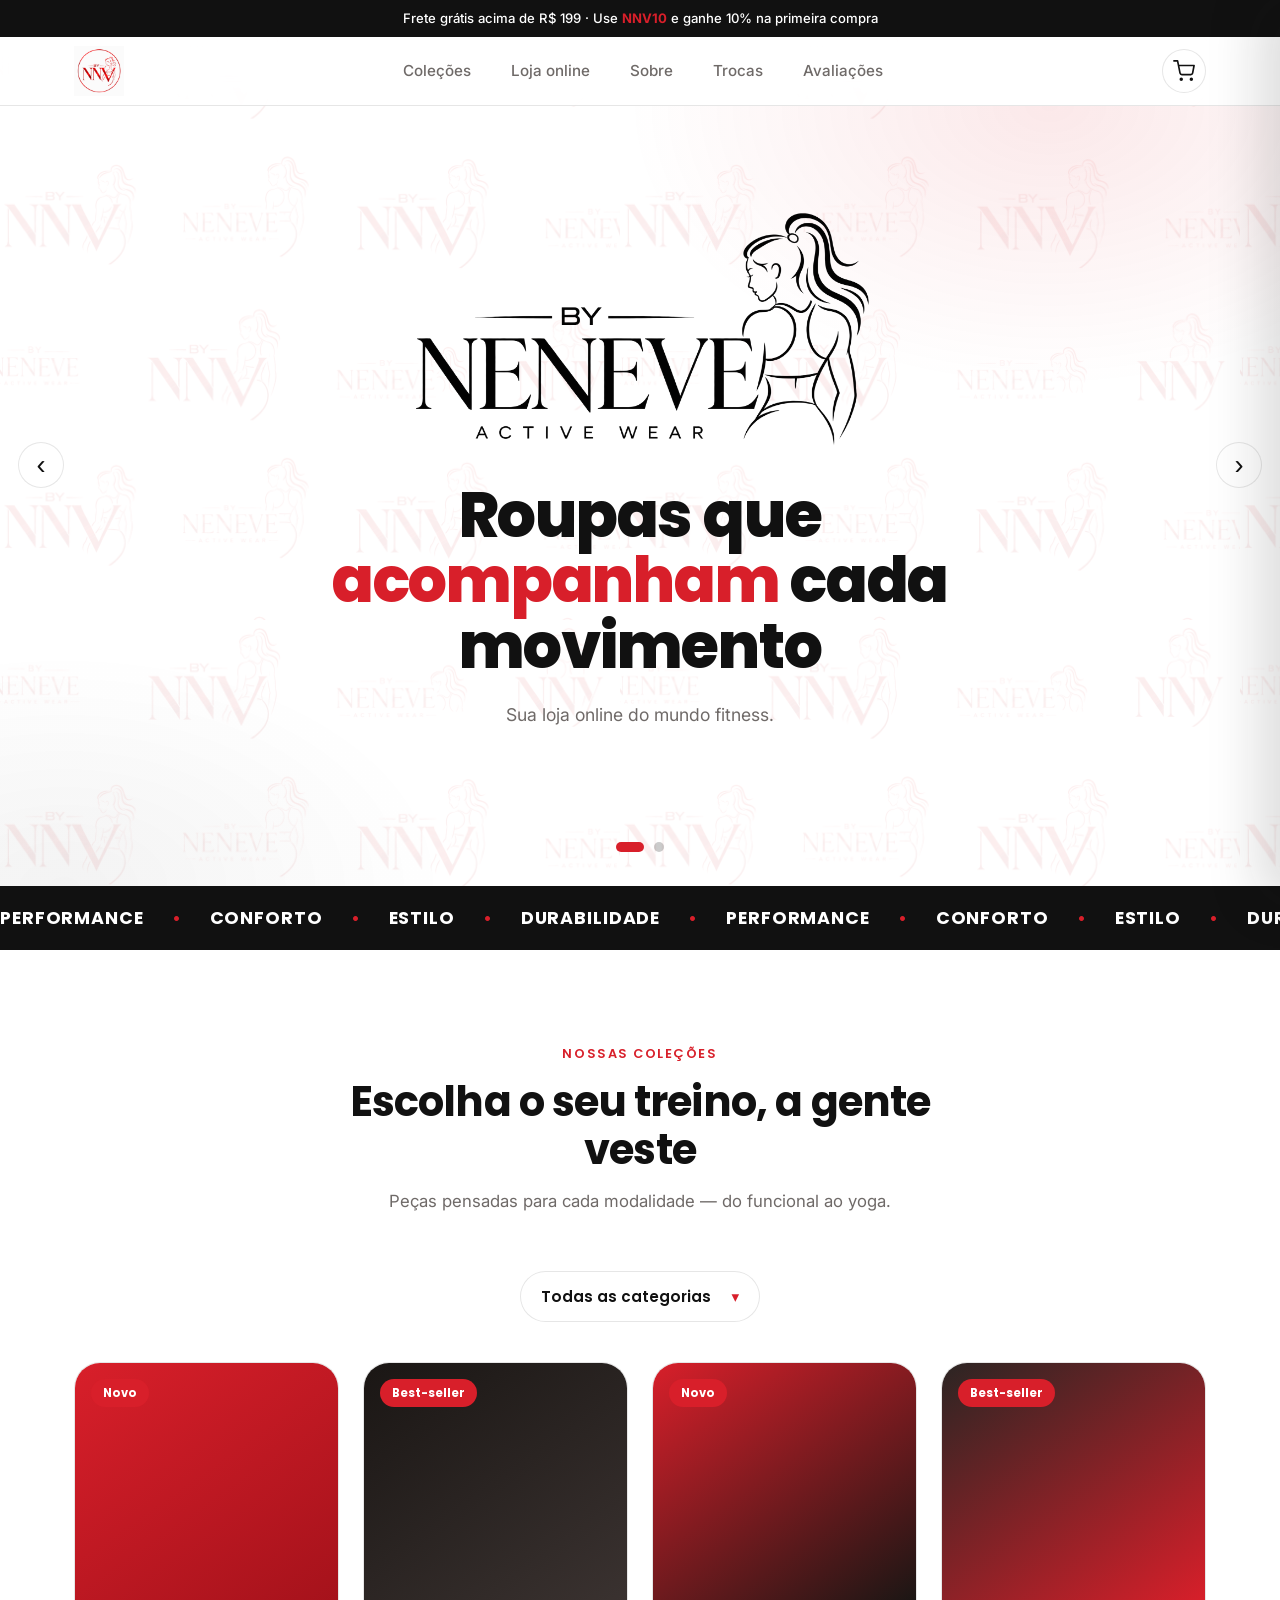
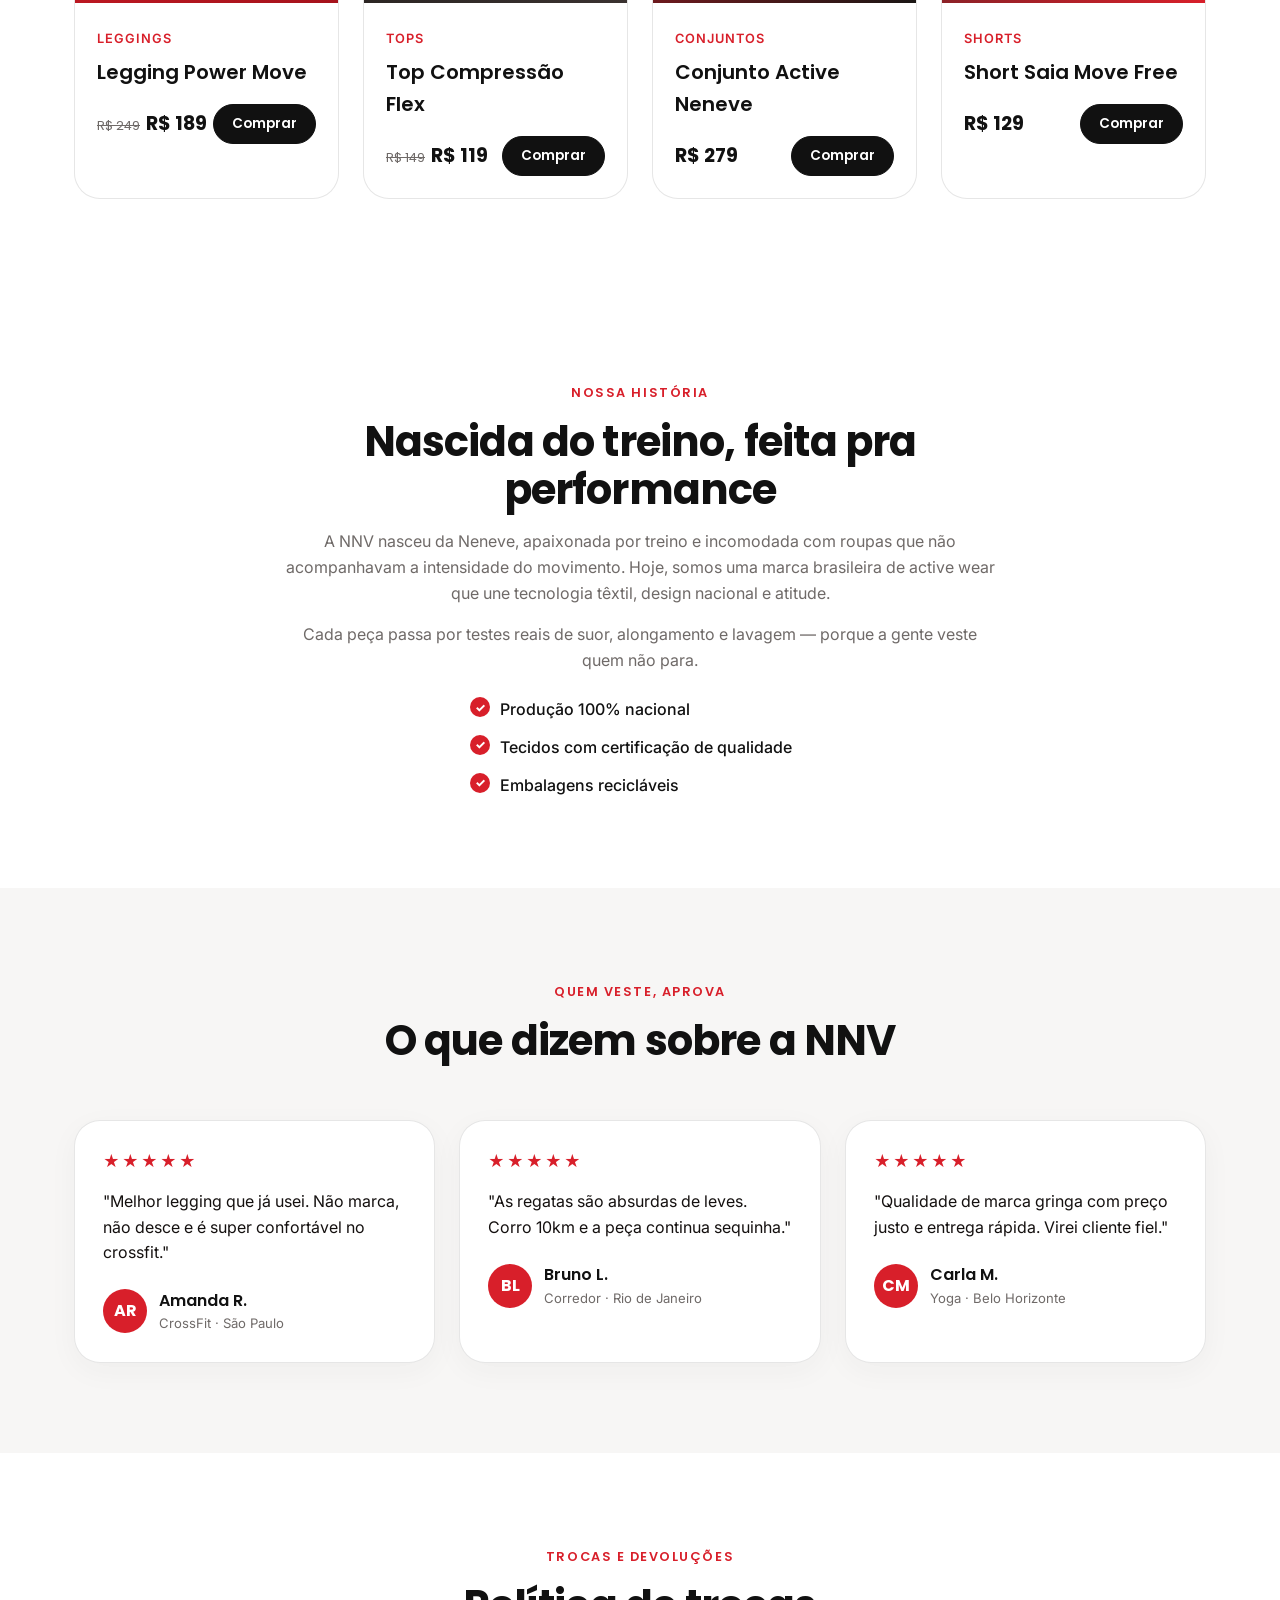
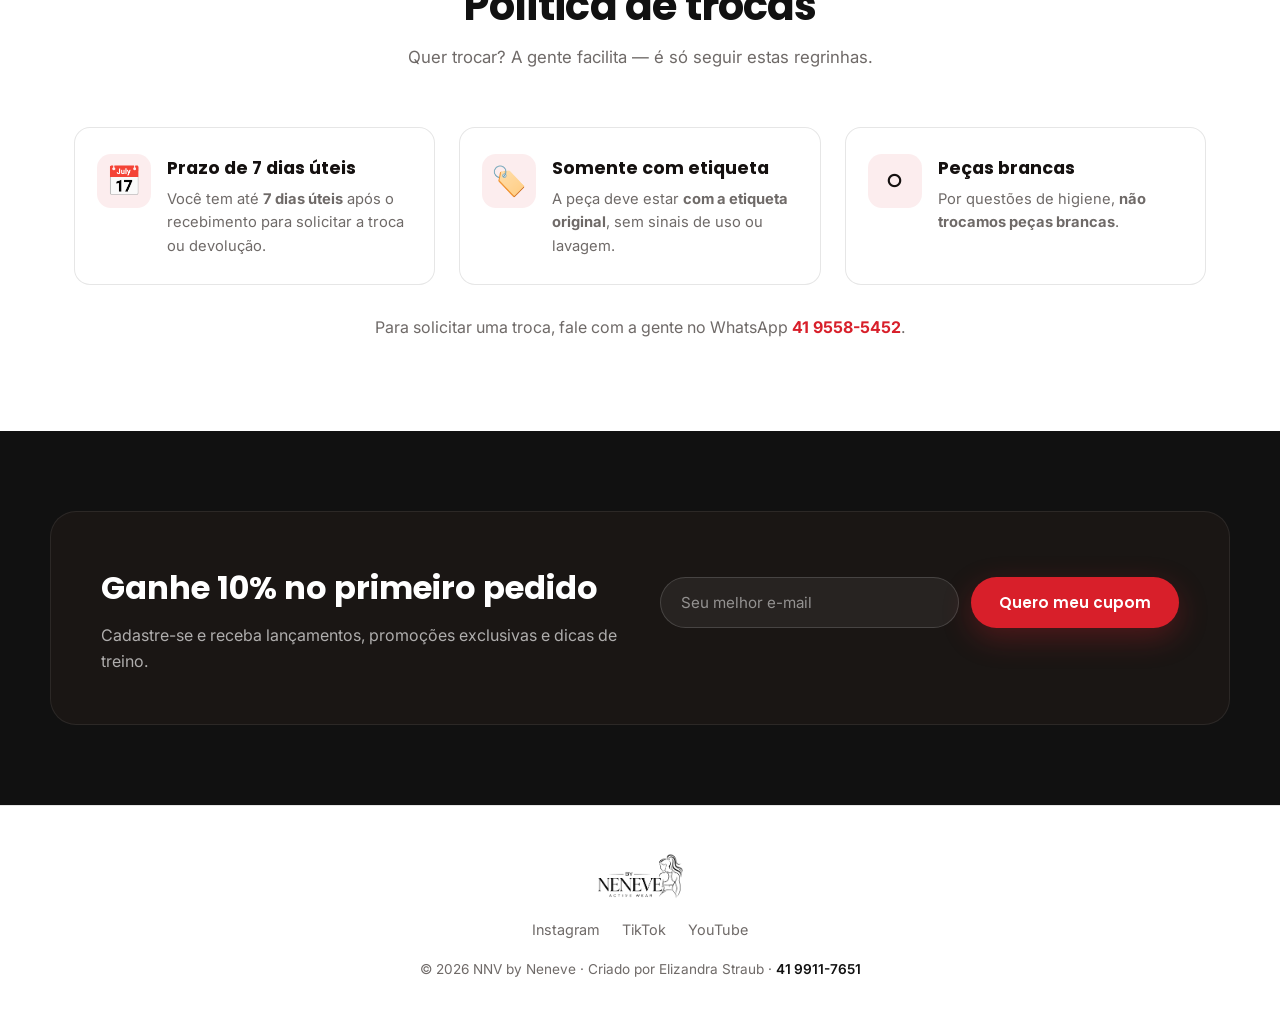
==== commit a8770ac7: "Simplifica o rodapé Remove as colunas de links (Loja/Ajuda/Empresa), deixando apenas a logo, as rede" ====
--- a/index.html
+++ b/index.html
@@ -198,46 +198,19 @@
 
   <!-- Rodapé -->
   <footer class="footer">
-    <div class="container footer__inner">
-      <div class="footer__brand">
-        <a href="#hero" class="logo" aria-label="NNV by Neneve — início">
-          <img src="logo-horizontal-preto.png" alt="By Neneve — Active Wear" class="footer__logo" />
-        </a>
-        <p>By Neneve · Active wear de alta performance, feita no Brasil.</p>
-        <div class="footer__social">
-          <a href="#" aria-label="Instagram">Instagram</a>
-          <a href="#" aria-label="TikTok">TikTok</a>
-          <a href="#" aria-label="YouTube">YouTube</a>
-        </div>
-      </div>
-      <div class="footer__cols">
-        <div>
-          <h4>Loja</h4>
-          <a href="#colecoes">Leggings</a>
-          <a href="#colecoes">Tops &amp; Conjuntos</a>
-          <a href="#colecoes">Acessórios</a>
-          <a href="#colecoes">Lançamentos</a>
-        </div>
-        <div>
-          <h4>Ajuda</h4>
-          <a href="#trocas">Trocas e devoluções</a>
-          <a href="#">Guia de tamanhos</a>
-          <a href="https://wa.me/554195585452" target="_blank" rel="noopener">Rastrear pedido</a>
-          <a href="https://wa.me/554195585452" target="_blank" rel="noopener">Contato</a>
-        </div>
-        <div>
-          <h4>Empresa</h4>
-          <a href="#sobre">Sobre nós</a>
-          <a href="#">Sustentabilidade</a>
-          <a href="#">Trabalhe conosco</a>
-        </div>
-      </div>
-    </div>
-    <div class="footer__bottom">
-      <div class="container">
-        <p>© <span id="year"></span> NNV by Neneve. Todos os direitos reservados.</p>
-        <p>Criado por Elizandra Straub · <a href="tel:+5541999117651">41 9911-7651</a></p>
-      </div>
+    <div class="container footer__simple">
+      <a href="#hero" class="logo" aria-label="NNV by Neneve — início">
+        <img src="logo-horizontal-preto.png" alt="By Neneve — Active Wear" class="footer__logo" />
+      </a>
+      <div class="footer__social">
+        <a href="#" aria-label="Instagram">Instagram</a>
+        <a href="#" aria-label="TikTok">TikTok</a>
+        <a href="#" aria-label="YouTube">YouTube</a>
+      </div>
+      <p class="footer__credit">
+        © <span id="year"></span> NNV by Neneve · Criado por Elizandra Straub ·
+        <a href="tel:+5541999117651">41 9911-7651</a>
+      </p>
     </div>
   </footer>
 
--- a/styles.css
+++ b/styles.css
@@ -558,27 +558,22 @@
 .newsletter__form input:focus { outline: 2px solid var(--brand); }
 .newsletter__msg { width: 100%; font-size: 0.9rem; color: var(--brand); min-height: 20px; }
 
-/* ===== Footer ===== */
-.footer { background: rgba(255, 255, 255, 0.85); border-top: 1px solid var(--line); padding-top: 60px; }
-.footer__inner {
-  display: grid;
-  grid-template-columns: 1.3fr 2fr;
-  gap: 50px;
-  padding-bottom: 50px;
-}
-.footer__brand p { color: var(--muted); margin: 16px 0 20px; max-width: 260px; }
-.footer__social { display: flex; gap: 18px; }
+/* ===== Footer (simples) ===== */
+.footer { background: rgba(255, 255, 255, 0.85); border-top: 1px solid var(--line); }
+.footer__simple {
+  display: flex;
+  flex-direction: column;
+  align-items: center;
+  gap: 18px;
+  text-align: center;
+  padding: 46px 24px;
+}
+.footer__social { display: flex; gap: 22px; }
 .footer__social a { color: var(--muted); font-size: 0.9rem; transition: color 0.2s ease; }
 .footer__social a:hover { color: var(--brand); }
-.footer__cols { display: grid; grid-template-columns: repeat(3, 1fr); gap: 30px; }
-.footer__cols h4 { font-family: var(--display); margin-bottom: 16px; font-size: 1rem; color: var(--ink); }
-.footer__cols a { display: block; color: var(--muted); font-size: 0.9rem; padding: 5px 0; transition: color 0.2s ease; }
-.footer__cols a:hover { color: var(--ink); }
-.footer__bottom { border-top: 1px solid var(--line); padding: 24px 0; }
-.footer__bottom .container { display: flex; justify-content: space-between; flex-wrap: wrap; gap: 10px; }
-.footer__bottom p { color: var(--muted); font-size: 0.82rem; }
-.footer__bottom a { color: var(--ink); font-weight: 600; transition: color 0.2s ease; }
-.footer__bottom a:hover { color: var(--brand); }
+.footer__credit { color: var(--muted); font-size: 0.85rem; }
+.footer__credit a { color: var(--ink); font-weight: 600; transition: color 0.2s ease; }
+.footer__credit a:hover { color: var(--brand); }
 
 /* ===== Cabeçalho: carrinho ===== */
 .header__right { display: flex; align-items: center; gap: 10px; }
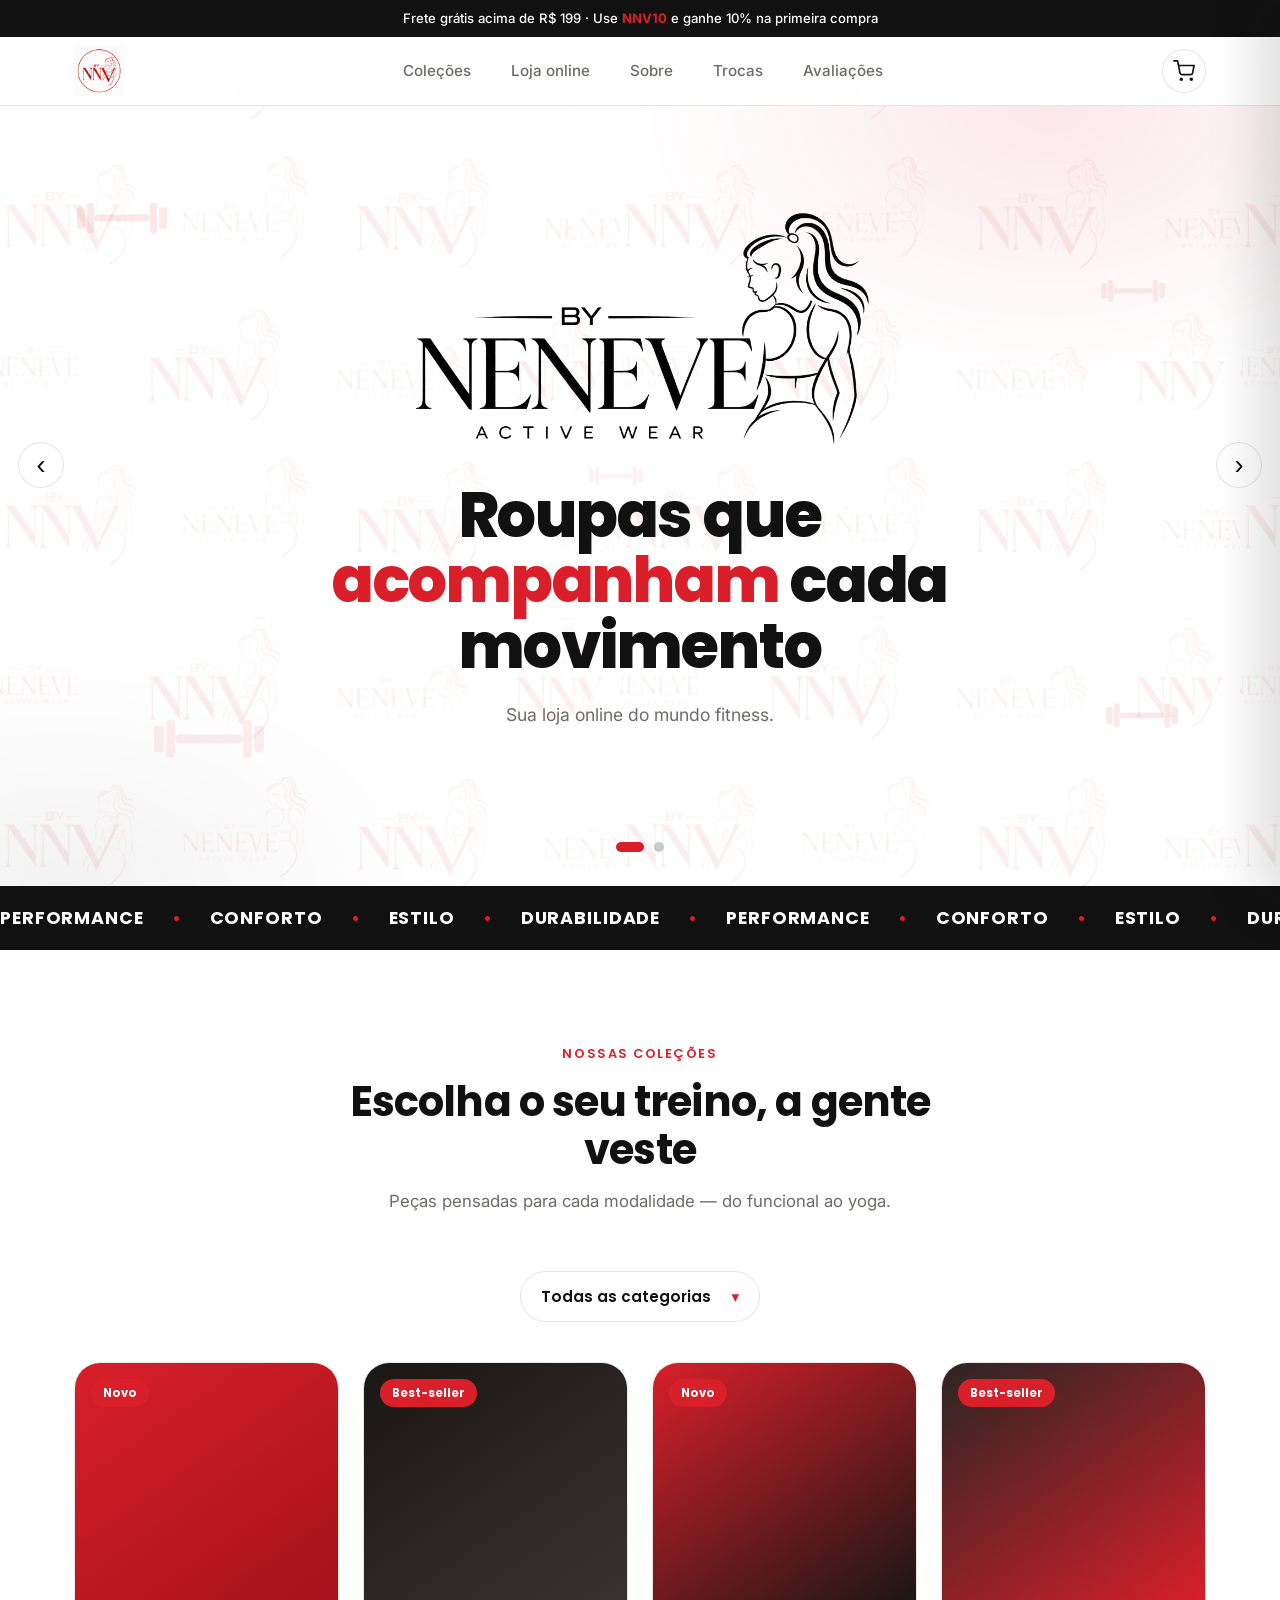
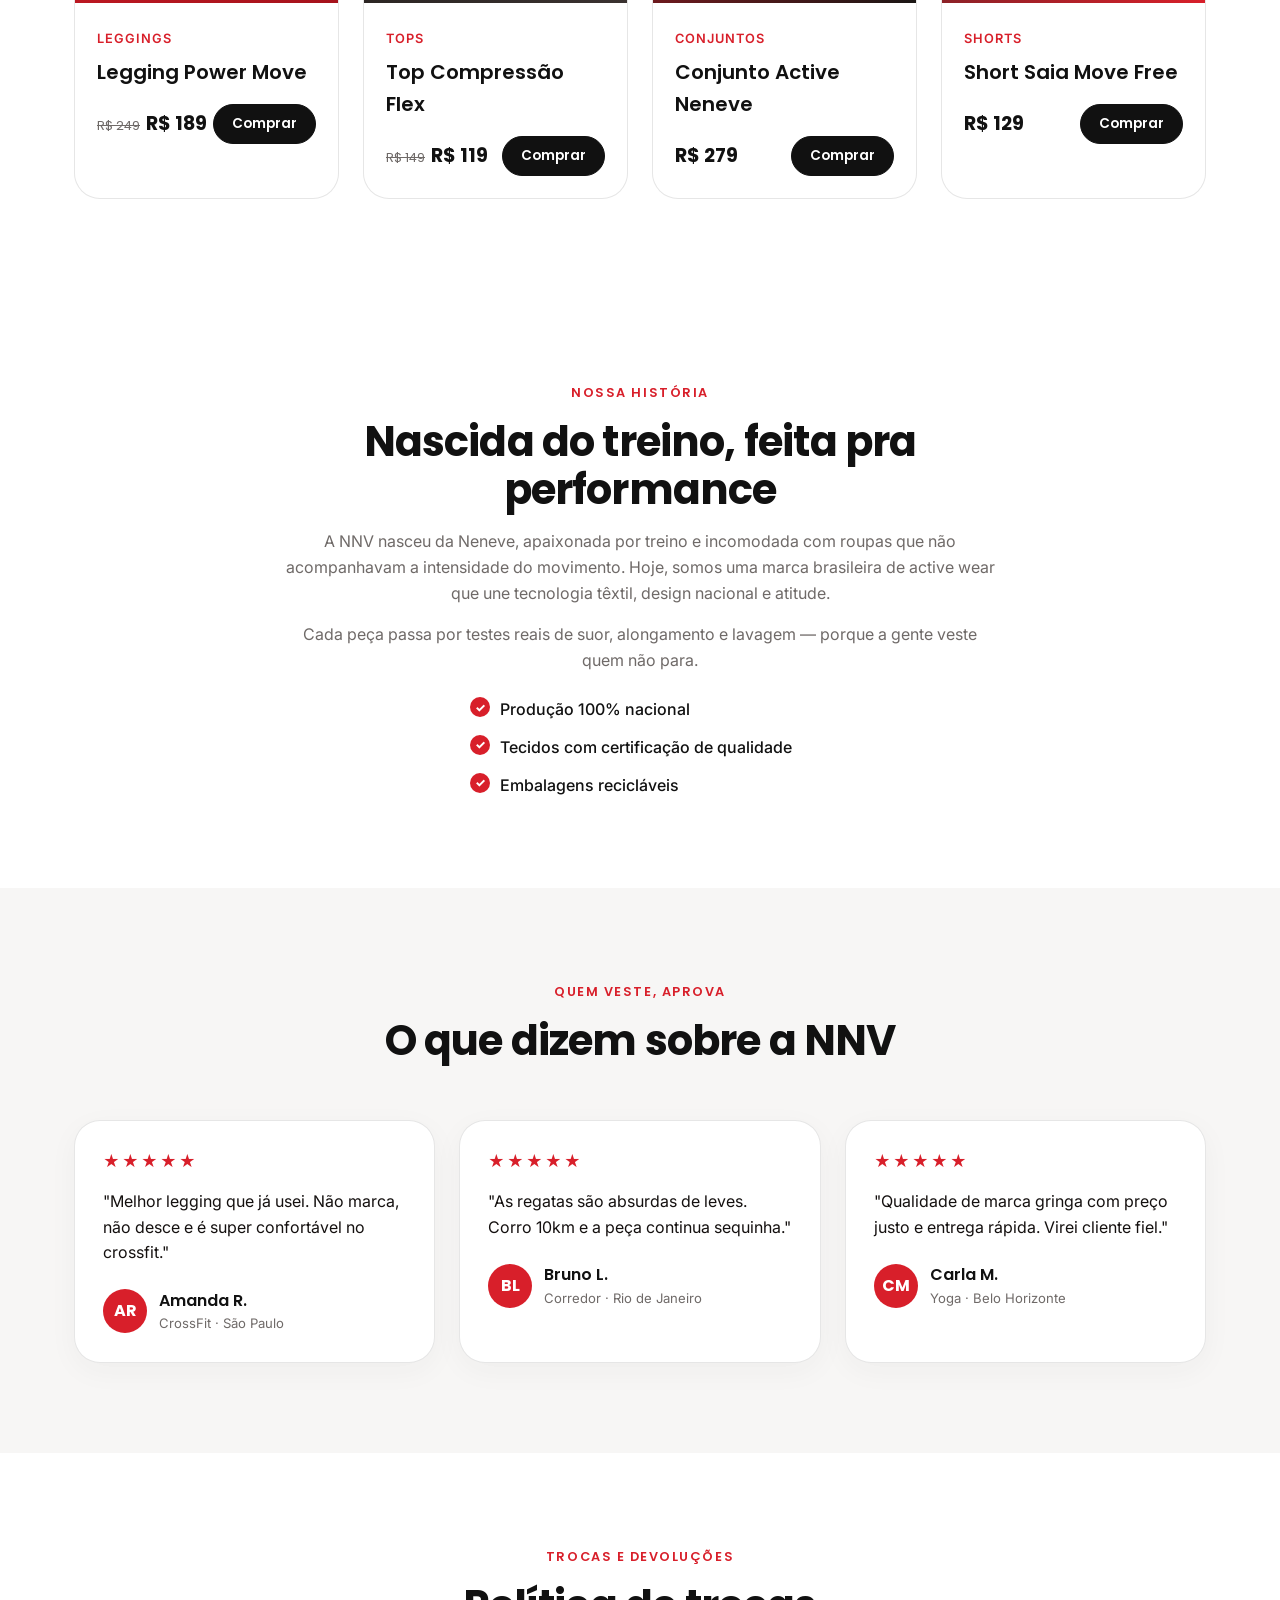
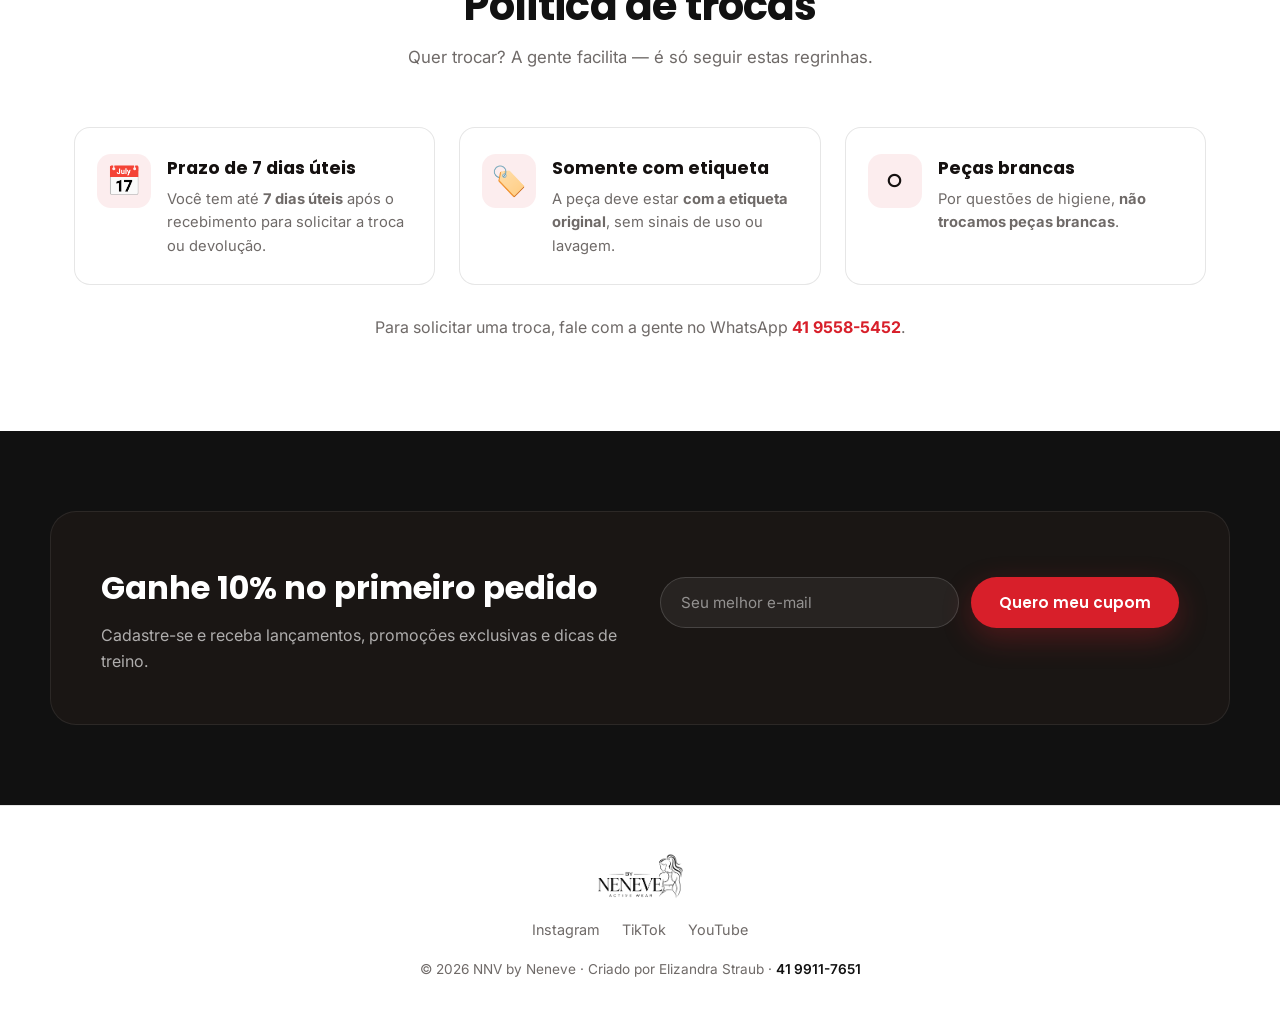
==== commit d3c854ae: "Adiciona efeitos de academia - Halteres em SVG flutuando sutilmente ao fundo do hero. - Pulso (batid" ====
--- a/index.html
+++ b/index.html
@@ -48,6 +48,13 @@
   <main>
     <!-- Hero (carrossel) -->
     <section class="hero" id="hero">
+      <div class="hero__deco" aria-hidden="true">
+        <svg class="dumbbell dumbbell--1" viewBox="0 0 100 40"><g fill="currentColor"><rect x="0" y="8" width="9" height="24" rx="3"/><rect x="11" y="3" width="8" height="34" rx="3"/><rect x="19" y="16" width="62" height="8" rx="4"/><rect x="81" y="3" width="8" height="34" rx="3"/><rect x="91" y="8" width="9" height="24" rx="3"/></g></svg>
+        <svg class="dumbbell dumbbell--2" viewBox="0 0 100 40"><g fill="currentColor"><rect x="0" y="8" width="9" height="24" rx="3"/><rect x="11" y="3" width="8" height="34" rx="3"/><rect x="19" y="16" width="62" height="8" rx="4"/><rect x="81" y="3" width="8" height="34" rx="3"/><rect x="91" y="8" width="9" height="24" rx="3"/></g></svg>
+        <svg class="dumbbell dumbbell--3" viewBox="0 0 100 40"><g fill="currentColor"><rect x="0" y="8" width="9" height="24" rx="3"/><rect x="11" y="3" width="8" height="34" rx="3"/><rect x="19" y="16" width="62" height="8" rx="4"/><rect x="81" y="3" width="8" height="34" rx="3"/><rect x="91" y="8" width="9" height="24" rx="3"/></g></svg>
+        <svg class="dumbbell dumbbell--4" viewBox="0 0 100 40"><g fill="currentColor"><rect x="0" y="8" width="9" height="24" rx="3"/><rect x="11" y="3" width="8" height="34" rx="3"/><rect x="19" y="16" width="62" height="8" rx="4"/><rect x="81" y="3" width="8" height="34" rx="3"/><rect x="91" y="8" width="9" height="24" rx="3"/></g></svg>
+        <svg class="dumbbell dumbbell--5" viewBox="0 0 100 40"><g fill="currentColor"><rect x="0" y="8" width="9" height="24" rx="3"/><rect x="11" y="3" width="8" height="34" rx="3"/><rect x="19" y="16" width="62" height="8" rx="4"/><rect x="81" y="3" width="8" height="34" rx="3"/><rect x="91" y="8" width="9" height="24" rx="3"/></g></svg>
+      </div>
       <div class="hero__slider" id="heroSlider">
         <!-- Slide 1 -->
         <div class="hero__slide is-active">
--- a/styles.css
+++ b/styles.css
@@ -75,8 +75,14 @@
   background: var(--brand);
   color: #ffffff;
   box-shadow: 0 10px 30px rgba(216, 31, 42, 0.28);
+  animation: btnPulse 2s ease-in-out infinite;
 }
 .btn--primary:hover { transform: translateY(-2px); background: var(--brand-2); box-shadow: 0 14px 36px rgba(216, 31, 42, 0.4); }
+/* Pulso "batida" nos botões principais */
+@keyframes btnPulse {
+  0%, 100% { box-shadow: 0 10px 30px rgba(216, 31, 42, 0.25); }
+  50% { box-shadow: 0 12px 40px rgba(216, 31, 42, 0.55); }
+}
 .btn--ghost {
   background: transparent;
   color: var(--ink);
@@ -185,8 +191,26 @@
     radial-gradient(55% 60% at 82% 0%, rgba(216, 31, 42, 0.1), transparent 60%),
     radial-gradient(50% 50% at 5% 100%, rgba(17, 17, 17, 0.05), transparent 60%);
 }
+/* Halteres flutuando ao fundo do hero */
+.hero__deco { position: absolute; inset: 0; overflow: hidden; pointer-events: none; z-index: 0; }
+.dumbbell {
+  position: absolute;
+  color: var(--brand);
+  opacity: 0.1;
+  animation: floaty 7s ease-in-out infinite;
+}
+.dumbbell--1 { width: 90px;  top: 12%;  left: 6%;   --rot: -18deg; animation-delay: 0s; }
+.dumbbell--2 { width: 64px;  top: 22%;  right: 9%;  --rot: 15deg;  opacity: 0.08; animation-delay: 1.2s; }
+.dumbbell--3 { width: 110px; bottom: 16%; left: 12%; --rot: 8deg;   opacity: 0.07; animation-delay: 2s; }
+.dumbbell--4 { width: 72px;  bottom: 20%; right: 8%; --rot: -12deg; animation-delay: 0.6s; }
+.dumbbell--5 { width: 54px;  top: 46%;  left: 46%;  --rot: 22deg;  opacity: 0.06; animation-delay: 1.7s; }
+@keyframes floaty {
+  0%, 100% { transform: translateY(0) rotate(var(--rot, 0deg)); }
+  50% { transform: translateY(-20px) rotate(var(--rot, 0deg)); }
+}
+
 /* Carrossel: slides empilhados na mesma célula (altura = maior slide) */
-.hero__slider { display: grid; }
+.hero__slider { display: grid; position: relative; z-index: 1; }
 .hero__slide {
   grid-area: 1 / 1;
   opacity: 0;
@@ -406,14 +430,16 @@
   overflow: hidden;
   transition: transform 0.25s ease, border-color 0.25s ease, box-shadow 0.25s ease;
 }
-.card:hover { transform: translateY(-6px); border-color: rgba(216, 31, 42, 0.4); box-shadow: var(--shadow); }
+.card:hover { transform: translateY(-6px) scale(1.015); border-color: rgba(216, 31, 42, 0.4); box-shadow: var(--shadow); }
 .card__img {
   height: 240px;
   display: flex;
   align-items: flex-end;
   padding: 20px;
   position: relative;
-}
+  transition: transform 0.45s ease;
+}
+.card:hover .card__img { transform: scale(1.06); }
 .card__tag {
   position: absolute;
   top: 16px;
@@ -762,6 +788,12 @@
 /* ===== Reveal on scroll ===== */
 .reveal { opacity: 0; transform: translateY(24px); transition: opacity 0.6s ease, transform 0.6s ease; }
 .reveal.is-visible { opacity: 1; transform: none; }
+
+/* Menos animações para quem prefere */
+@media (prefers-reduced-motion: reduce) {
+  .dumbbell, .btn--primary, .marquee__track, .cart-btn.is-bump { animation: none !important; }
+  .card, .card__img { transition: none !important; }
+}
 
 /* ===== Responsivo ===== */
 @media (max-width: 900px) {
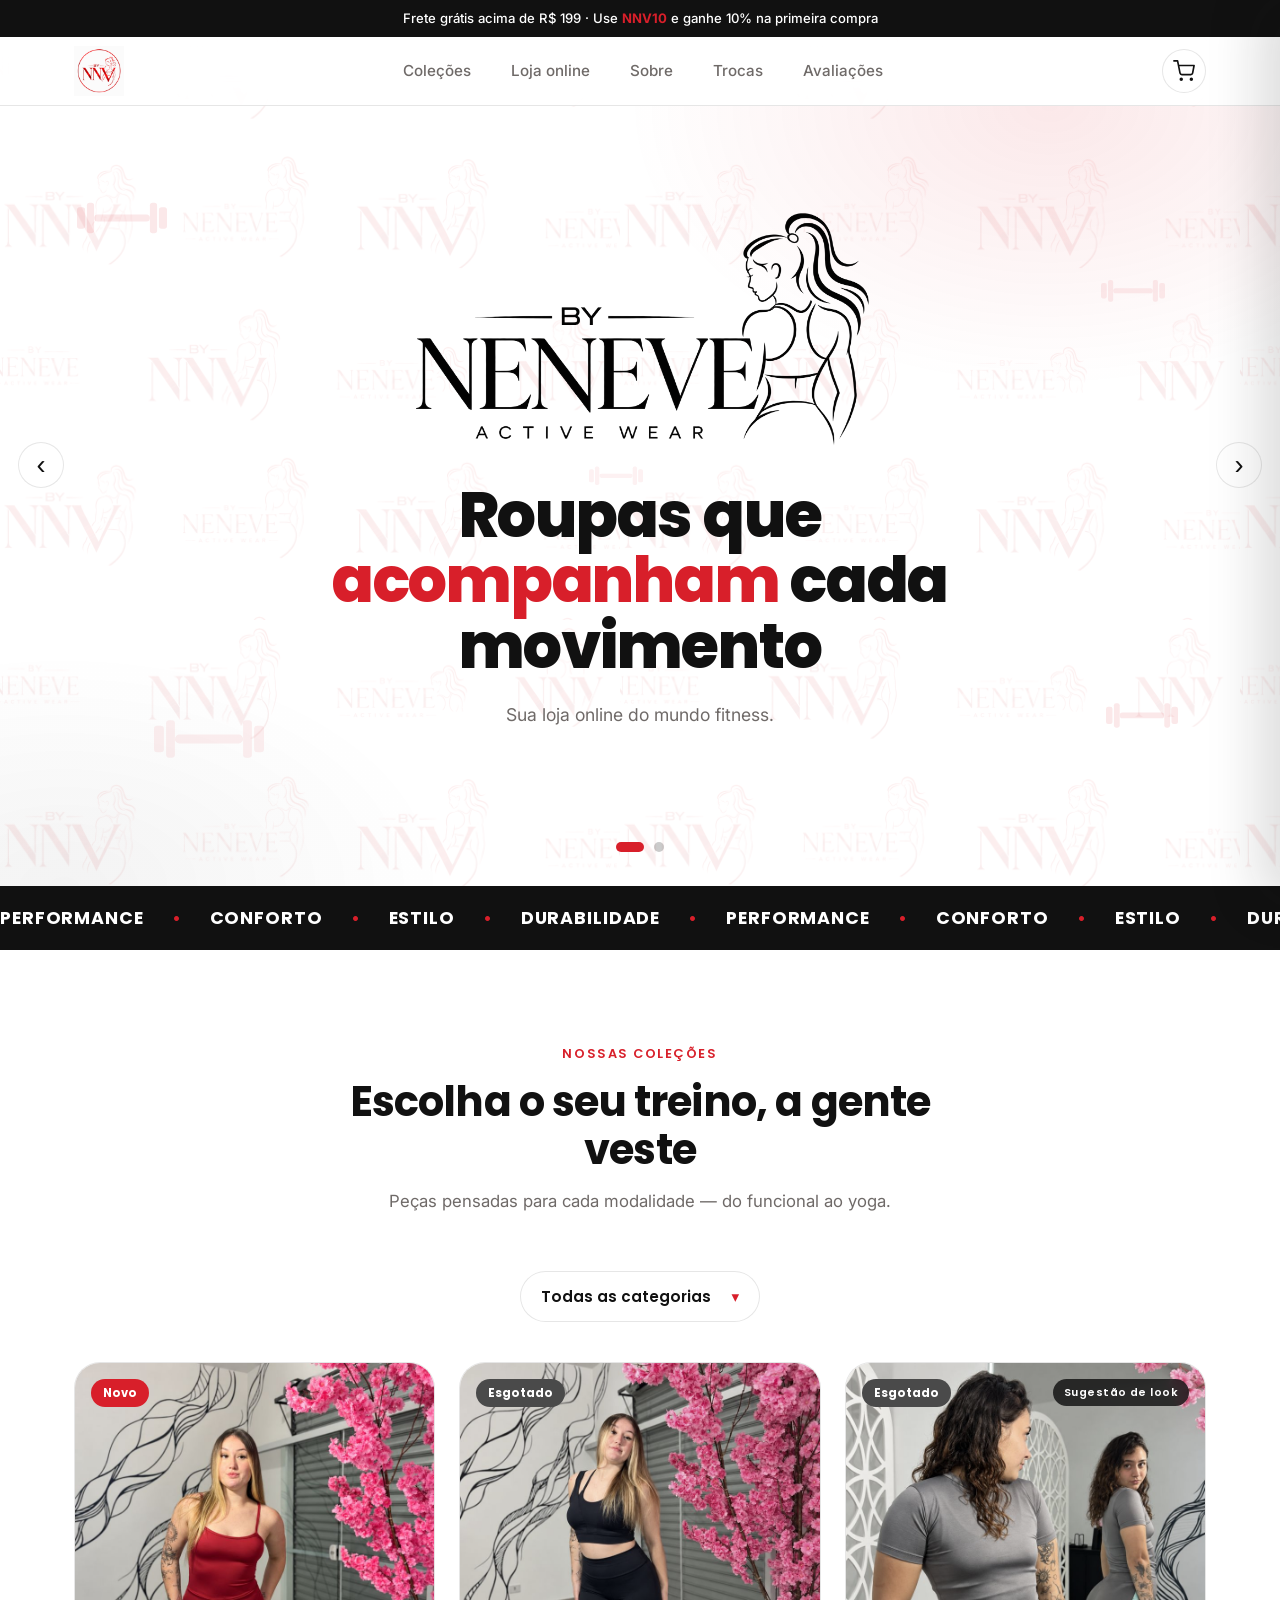
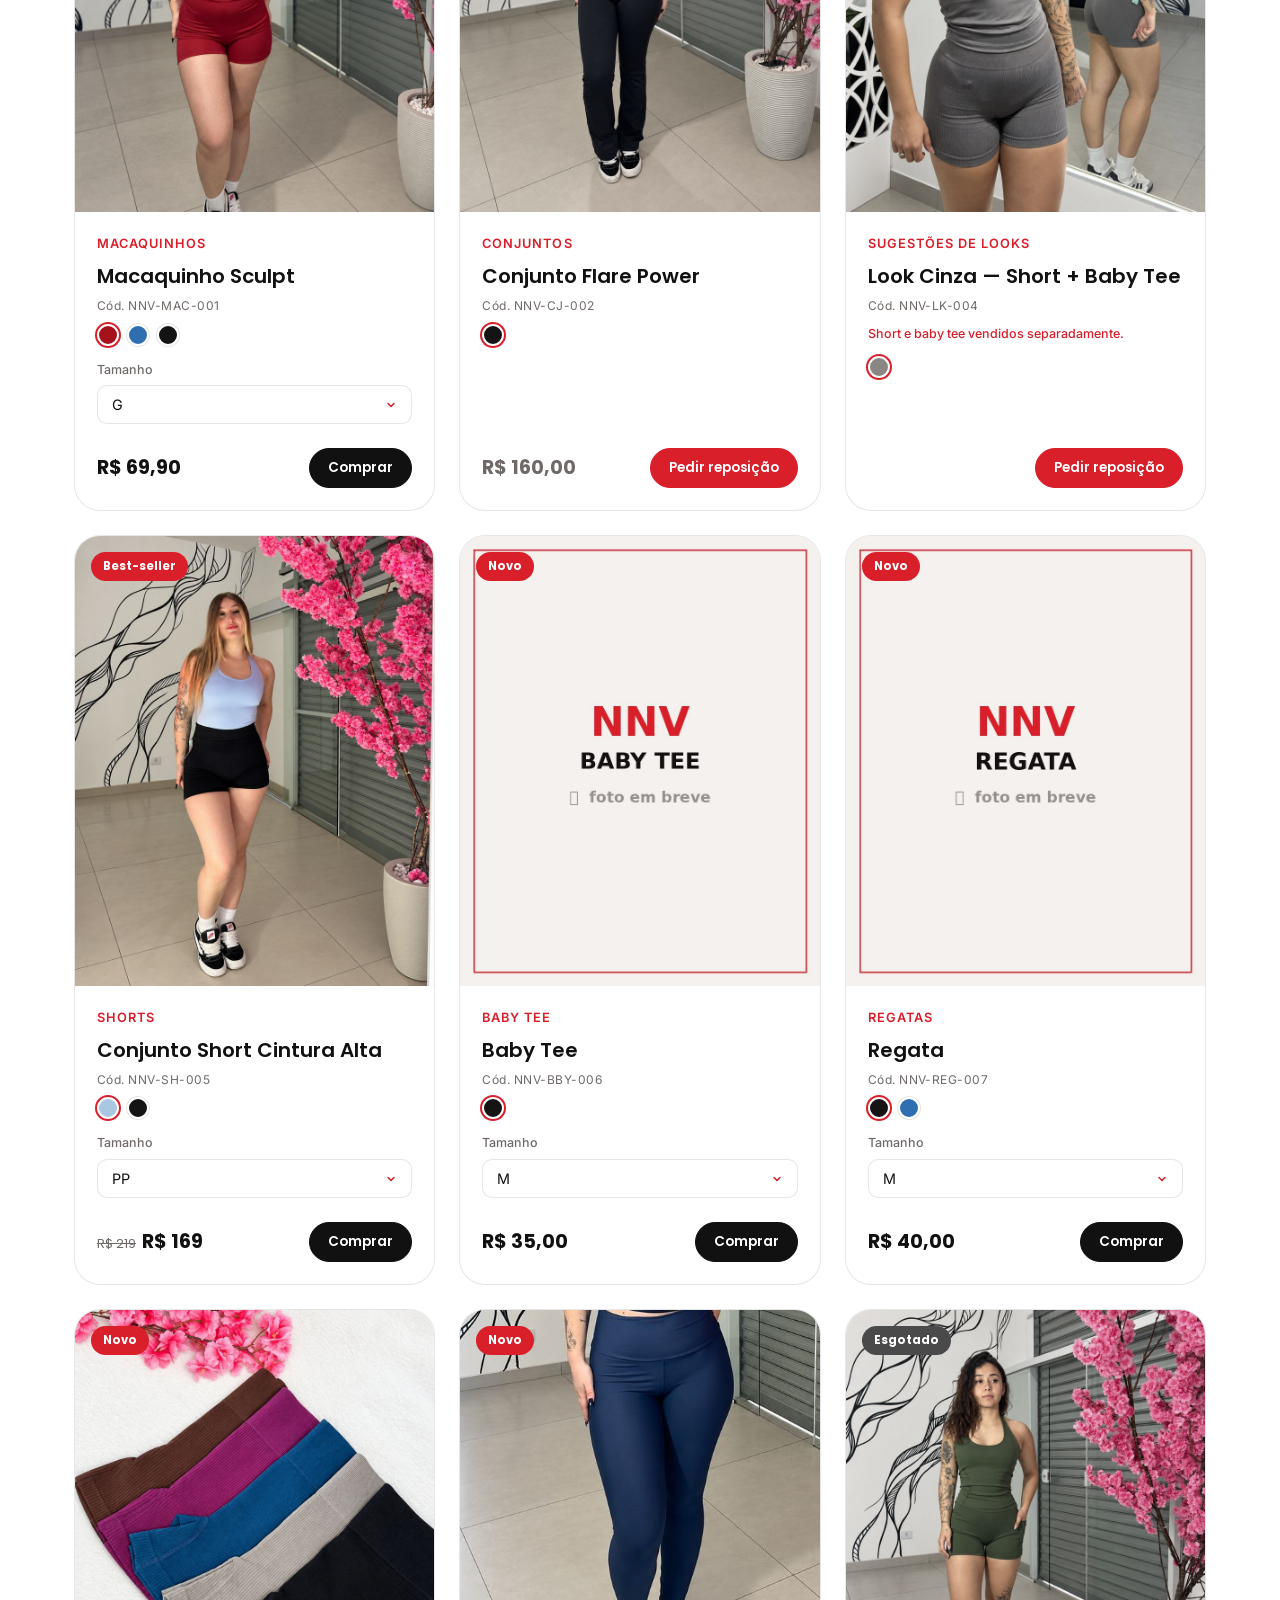
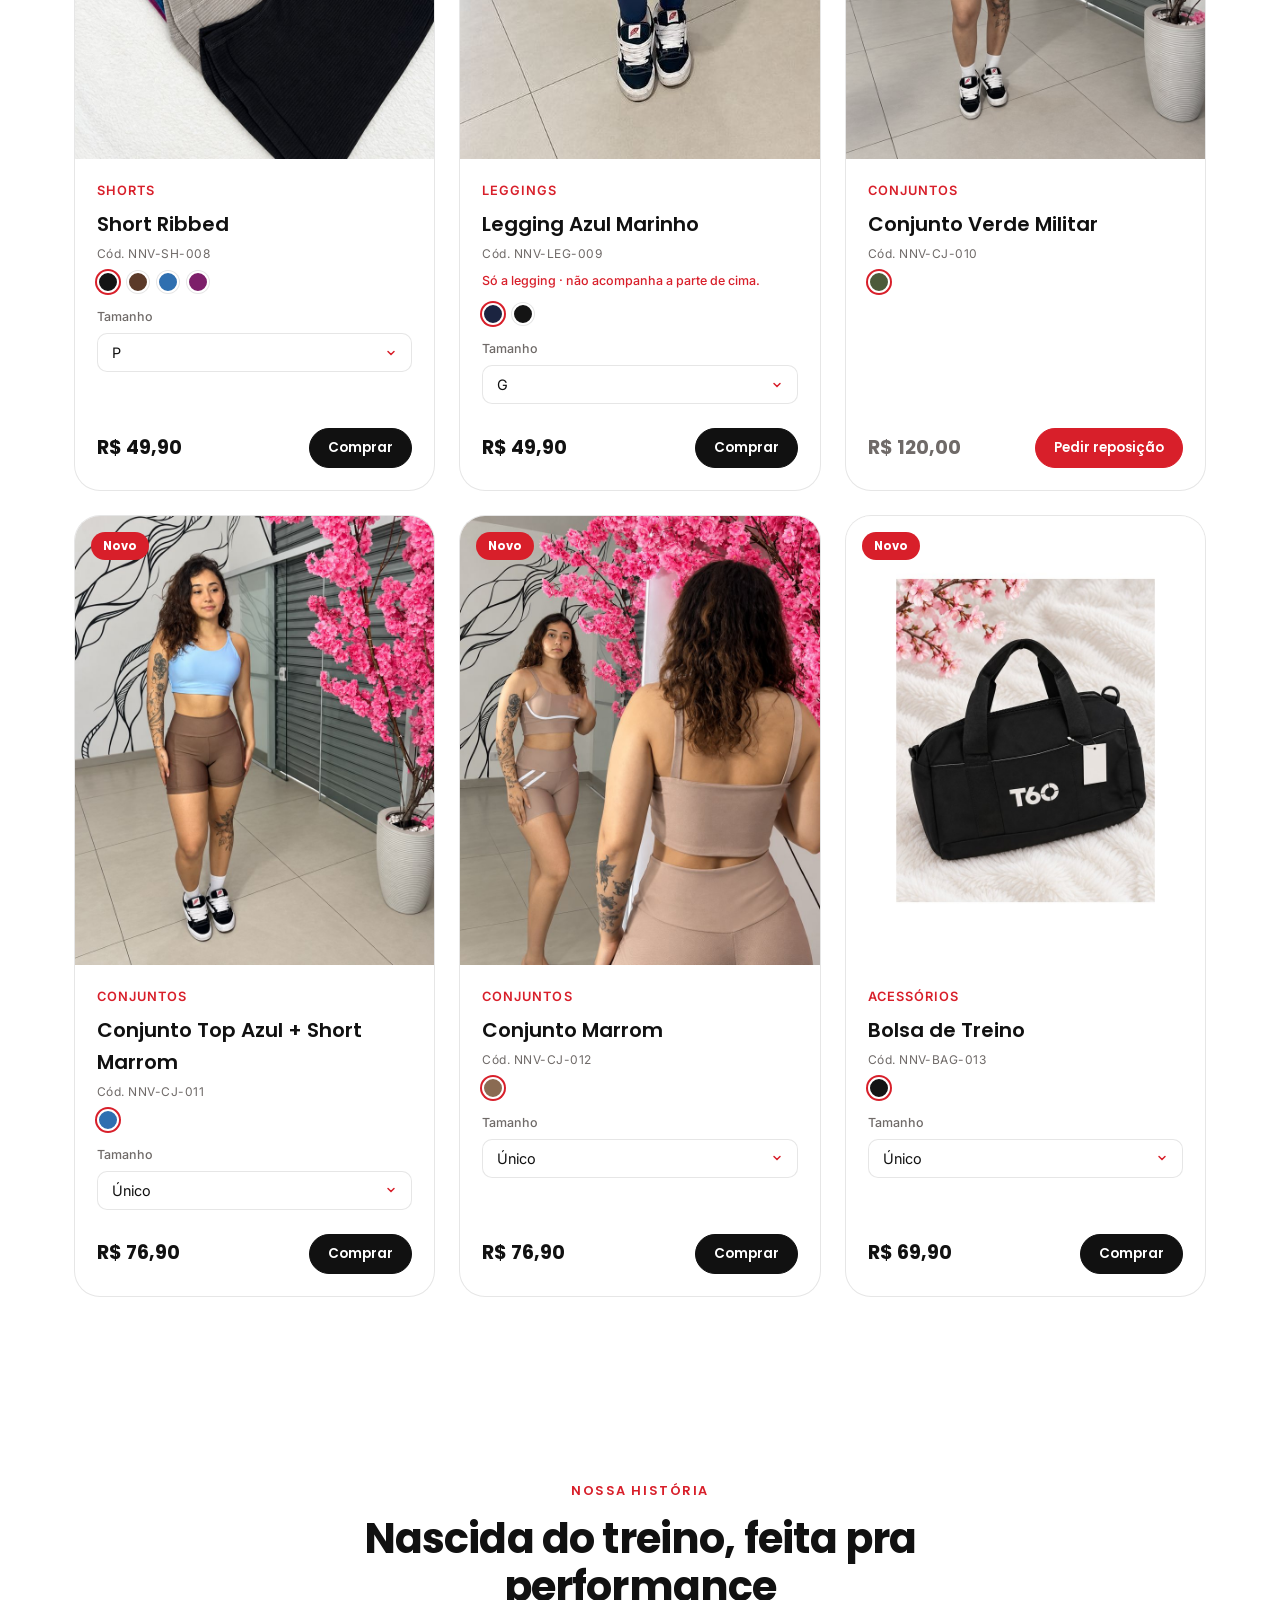
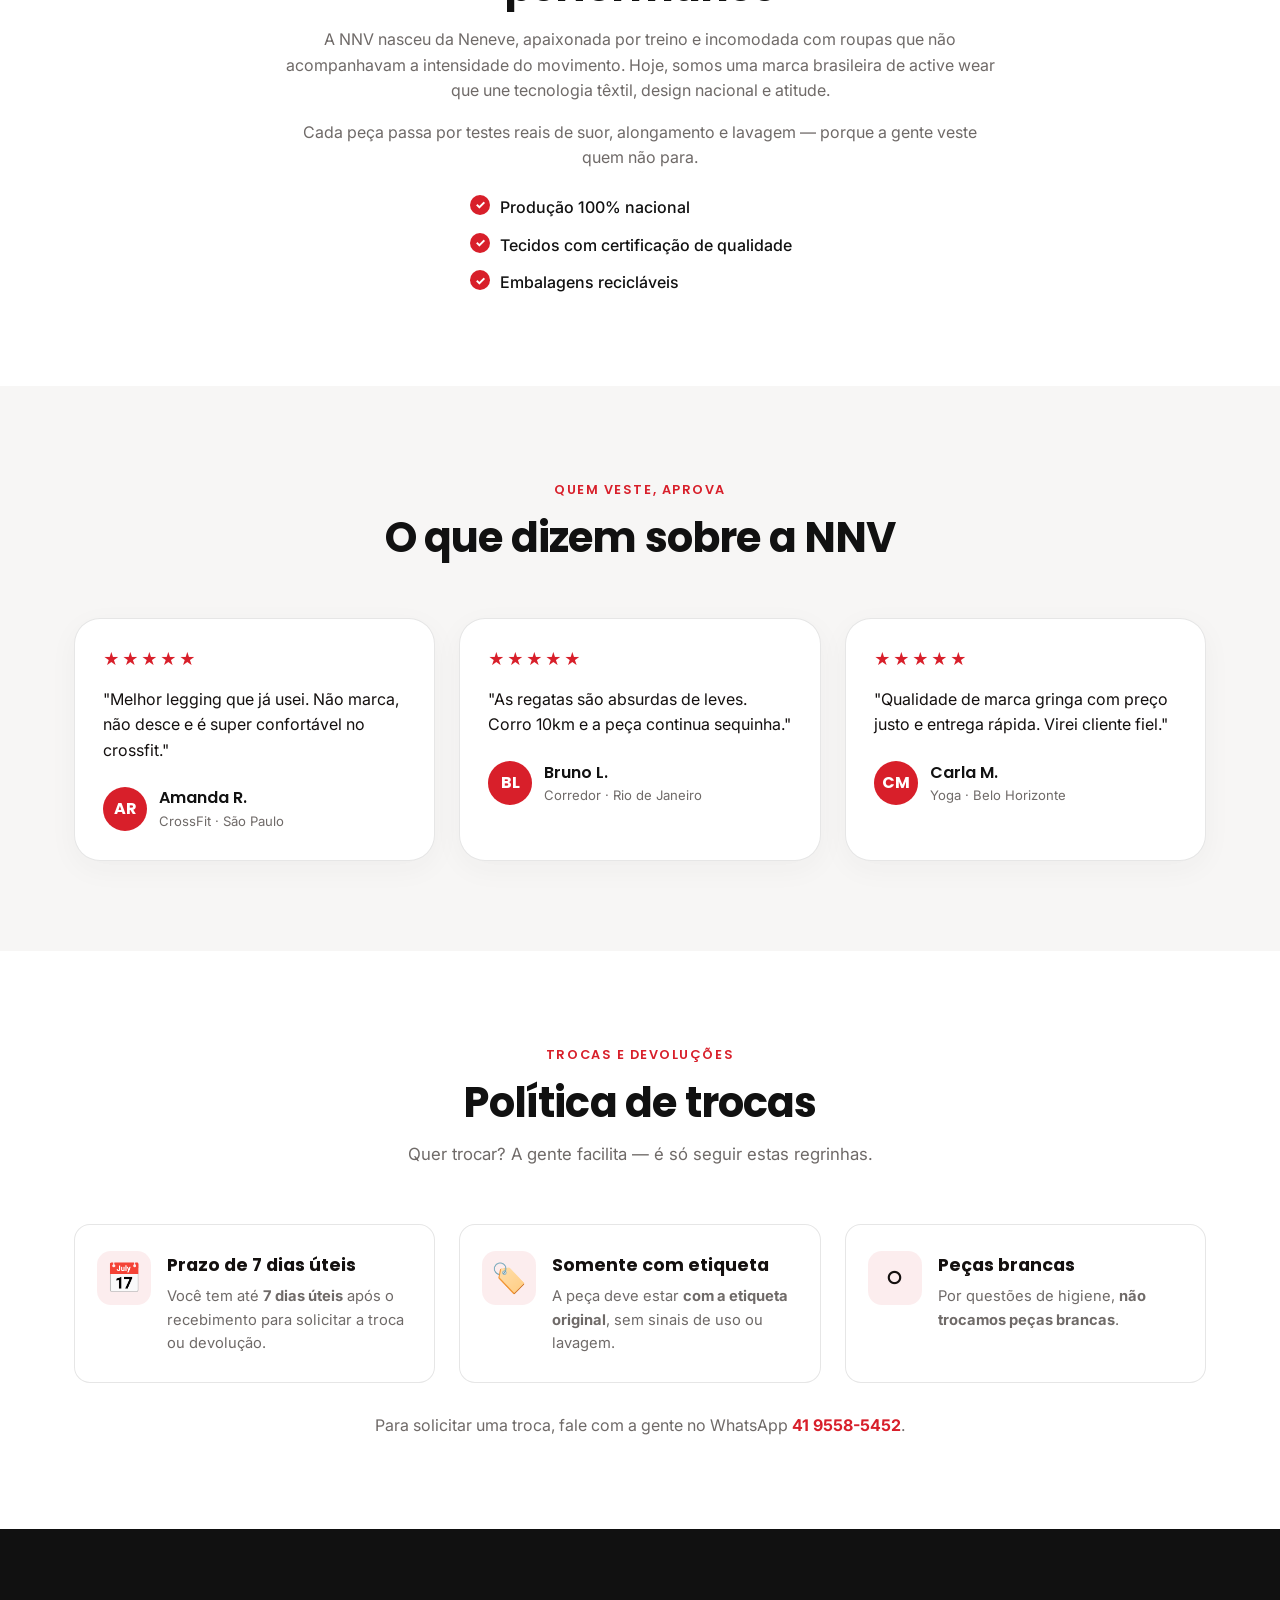
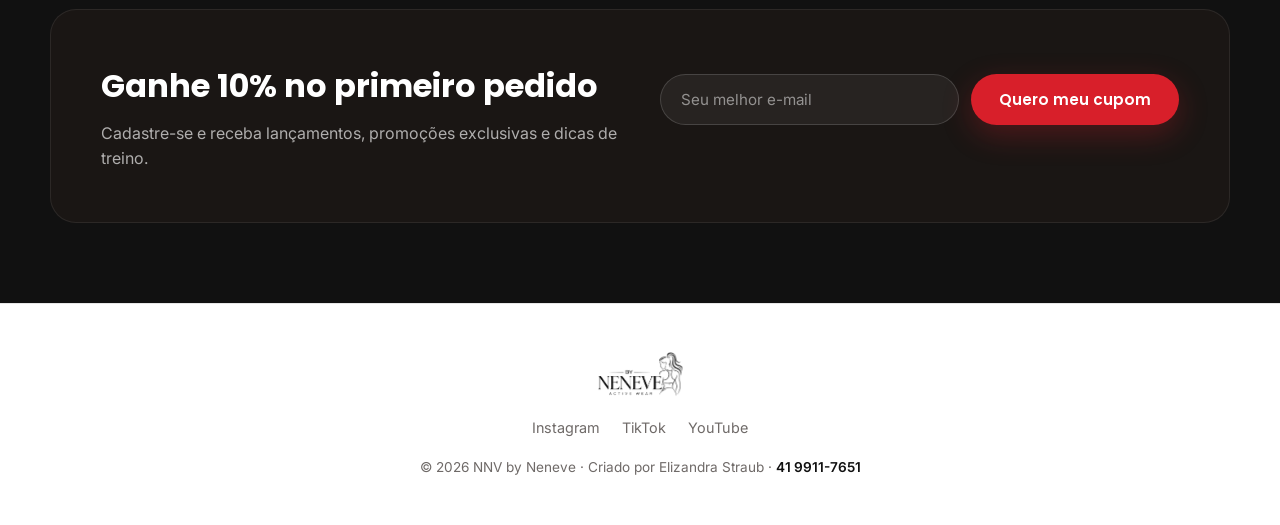
==== commit 62a1ccb1: "Padroniza cards, adiciona zoom nas fotos, bolsa e categoria Sugestões de looks - Cards uniformes (al" ====
--- a/index.html
+++ b/index.html
@@ -221,6 +221,12 @@
     </div>
   </footer>
 
+  <!-- Zoom de imagem -->
+  <div class="lightbox" id="lightbox" role="dialog" aria-label="Zoom da imagem">
+    <button class="lightbox__close" id="lightboxClose" aria-label="Fechar">&times;</button>
+    <img class="lightbox__img" id="lightboxImg" src="" alt="" />
+  </div>
+
   <!-- Carrinho -->
   <div class="cart-overlay" id="cartOverlay"></div>
   <aside class="cart" id="cartDrawer" aria-label="Carrinho de compras">
--- a/styles.css
+++ b/styles.css
@@ -422,24 +422,36 @@
 .filter__option:hover { background: var(--surface-2); }
 .filter__option.is-active { background: var(--brand); color: #fff; }
 
-.grid--collections { grid-template-columns: repeat(4, 1fr); }
+.grid--collections { grid-template-columns: repeat(3, 1fr); }
 .card {
   background: var(--surface);
   border: 1px solid var(--line);
   border-radius: var(--radius-lg);
   overflow: hidden;
   transition: transform 0.25s ease, border-color 0.25s ease, box-shadow 0.25s ease;
+  display: flex;
+  flex-direction: column;
+  height: 100%;
 }
 .card:hover { transform: translateY(-6px) scale(1.015); border-color: rgba(216, 31, 42, 0.4); box-shadow: var(--shadow); }
 .card__img {
-  height: 240px;
-  display: flex;
-  align-items: flex-end;
-  padding: 20px;
   position: relative;
-  transition: transform 0.45s ease;
-}
-.card:hover .card__img { transform: scale(1.06); }
+  aspect-ratio: 4 / 5;
+  overflow: hidden;
+  background: var(--surface-2);
+}
+.card__photo {
+  position: absolute;
+  inset: 0;
+  width: 100%;
+  height: 100%;
+  object-fit: cover;
+  object-position: center top;
+  transition: opacity 0.5s ease, transform 0.6s ease;
+}
+.card__photo--alt { opacity: 0; pointer-events: none; }
+.card:hover .card__photo--alt { opacity: 1; }
+.card:hover .card__photo { transform: scale(1.04); }
 .card__tag {
   position: absolute;
   top: 16px;
@@ -452,10 +464,51 @@
   border-radius: 999px;
   font-family: var(--display);
 }
-.card__body { padding: 22px; }
+.card__body { padding: 22px; display: flex; flex-direction: column; flex: 1; }
 .card__cat { color: var(--brand); font-size: 0.8rem; font-weight: 600; text-transform: uppercase; letter-spacing: 0.08em; }
-.card__name { font-family: var(--display); font-size: 1.25rem; font-weight: 600; margin: 6px 0 12px; color: var(--ink); }
-.card__foot { display: flex; align-items: center; justify-content: space-between; margin-top: 16px; }
+.card__img { cursor: zoom-in; }
+.card__name { font-family: var(--display); font-size: 1.25rem; font-weight: 600; margin: 6px 0 4px; color: var(--ink); }
+.card__code { display: block; color: var(--muted); font-size: 0.75rem; letter-spacing: 0.04em; margin-bottom: 8px; }
+.card__note { display: block; color: var(--brand); font-size: 0.78rem; font-weight: 500; margin-bottom: 12px; }
+
+/* Cores (swatches) */
+.card__colors { display: flex; gap: 8px; margin-bottom: 14px; }
+.swatch {
+  width: 22px;
+  height: 22px;
+  border-radius: 50%;
+  padding: 0;
+  cursor: pointer;
+  background: var(--sw, #ccc);
+  border: 2px solid #fff;
+  box-shadow: 0 0 0 1px var(--line);
+  transition: transform 0.15s ease, box-shadow 0.15s ease;
+}
+.swatch:hover { transform: scale(1.12); }
+.swatch.is-active { box-shadow: 0 0 0 2px var(--brand); }
+
+/* Tamanho (dropdown) */
+.card__size { display: block; margin-bottom: 16px; }
+.card__size-label { display: block; font-size: 0.78rem; color: var(--muted); margin-bottom: 6px; font-weight: 500; }
+.card__select {
+  width: 100%;
+  padding: 10px 14px;
+  border-radius: 10px;
+  border: 1px solid var(--line);
+  background: var(--surface);
+  color: var(--ink);
+  font-family: var(--font);
+  font-size: 0.9rem;
+  cursor: pointer;
+  appearance: none;
+  -webkit-appearance: none;
+  background-image: url("data:image/svg+xml,%3Csvg xmlns='http://www.w3.org/2000/svg' width='12' height='12' viewBox='0 0 24 24' fill='none' stroke='%23d81f2a' stroke-width='3' stroke-linecap='round'%3E%3Cpath d='M6 9l6 6 6-6'/%3E%3C/svg%3E");
+  background-repeat: no-repeat;
+  background-position: right 14px center;
+}
+.card__select:focus { outline: 2px solid var(--brand); border-color: var(--brand); }
+
+.card__foot { display: flex; align-items: center; justify-content: space-between; margin-top: auto; padding-top: 8px; }
 .card__price { font-family: var(--display); font-size: 1.2rem; font-weight: 700; color: var(--ink); }
 .card__price small { color: var(--muted); font-size: 0.8rem; text-decoration: line-through; font-weight: 400; margin-right: 6px; }
 .card__btn {
@@ -471,6 +524,30 @@
   font-family: var(--display);
 }
 .card__btn:hover { background: var(--brand); border-color: var(--brand); }
+/* Esgotado / reposição */
+.card__tag--out { background: #4a4a4a; }
+.card__look {
+  position: absolute;
+  top: 16px;
+  right: 16px;
+  background: rgba(17, 17, 17, 0.82);
+  color: #fff;
+  font-family: var(--display);
+  font-weight: 600;
+  font-size: 0.68rem;
+  letter-spacing: 0.04em;
+  padding: 5px 11px;
+  border-radius: 999px;
+  backdrop-filter: blur(4px);
+}
+.card--out .card__photo { filter: grayscale(0.25); }
+.card--out .card__price { color: var(--muted); }
+.card__restock {
+  background: var(--brand);
+  border-color: var(--brand);
+  font-size: 0.82rem;
+}
+.card__restock:hover { background: var(--brand-2); border-color: var(--brand-2); }
 
 /* ===== Benefícios ===== */
 .grid--benefits { grid-template-columns: repeat(4, 1fr); }
@@ -600,6 +677,47 @@
 .footer__credit { color: var(--muted); font-size: 0.85rem; }
 .footer__credit a { color: var(--ink); font-weight: 600; transition: color 0.2s ease; }
 .footer__credit a:hover { color: var(--brand); }
+
+/* ===== Lightbox (zoom) ===== */
+.lightbox {
+  position: fixed;
+  inset: 0;
+  z-index: 120;
+  background: rgba(10, 10, 12, 0.92);
+  display: flex;
+  align-items: center;
+  justify-content: center;
+  padding: 24px;
+  opacity: 0;
+  visibility: hidden;
+  transition: opacity 0.25s ease, visibility 0.25s ease;
+}
+.lightbox.is-open { opacity: 1; visibility: visible; }
+.lightbox__img {
+  max-width: 92vw;
+  max-height: 88vh;
+  border-radius: 12px;
+  box-shadow: 0 30px 80px rgba(0, 0, 0, 0.5);
+  transform: scale(0.96);
+  transition: transform 0.25s ease;
+}
+.lightbox.is-open .lightbox__img { transform: scale(1); }
+.lightbox__close {
+  position: absolute;
+  top: 20px;
+  right: 24px;
+  width: 46px;
+  height: 46px;
+  border-radius: 50%;
+  border: none;
+  background: rgba(255, 255, 255, 0.15);
+  color: #fff;
+  font-size: 1.8rem;
+  line-height: 1;
+  cursor: pointer;
+  transition: background 0.2s ease;
+}
+.lightbox__close:hover { background: var(--brand); }
 
 /* ===== Cabeçalho: carrinho ===== */
 .header__right { display: flex; align-items: center; gap: 10px; }
@@ -701,6 +819,7 @@
 }
 .cart-item__info { display: flex; flex-direction: column; }
 .cart-item__name { font-weight: 600; font-family: var(--display); font-size: 0.95rem; }
+.cart-item__meta { color: var(--ink); font-size: 0.78rem; font-weight: 500; }
 .cart-item__unit { color: var(--muted); font-size: 0.8rem; }
 .cart-item__sub { font-weight: 700; font-family: var(--display); grid-column: 2; text-align: right; }
 .cart-item__qty {
@@ -841,9 +960,8 @@
   .hero__logo { width: min(300px, 86%); }
   .hero__nav { display: none; }
   .hero__dots { bottom: 18px; }
-  .card__img { height: 170px; }
   .card__body { padding: 16px; }
-  .card__name { font-size: 1.05rem; min-height: 2.4em; }
+  .card__name { font-size: 1.05rem; }
   .card__foot { flex-direction: column; align-items: stretch; gap: 12px; margin-top: 14px; }
   .card__price { font-size: 1.15rem; white-space: nowrap; }
   .card__btn { width: 100%; padding: 11px; }
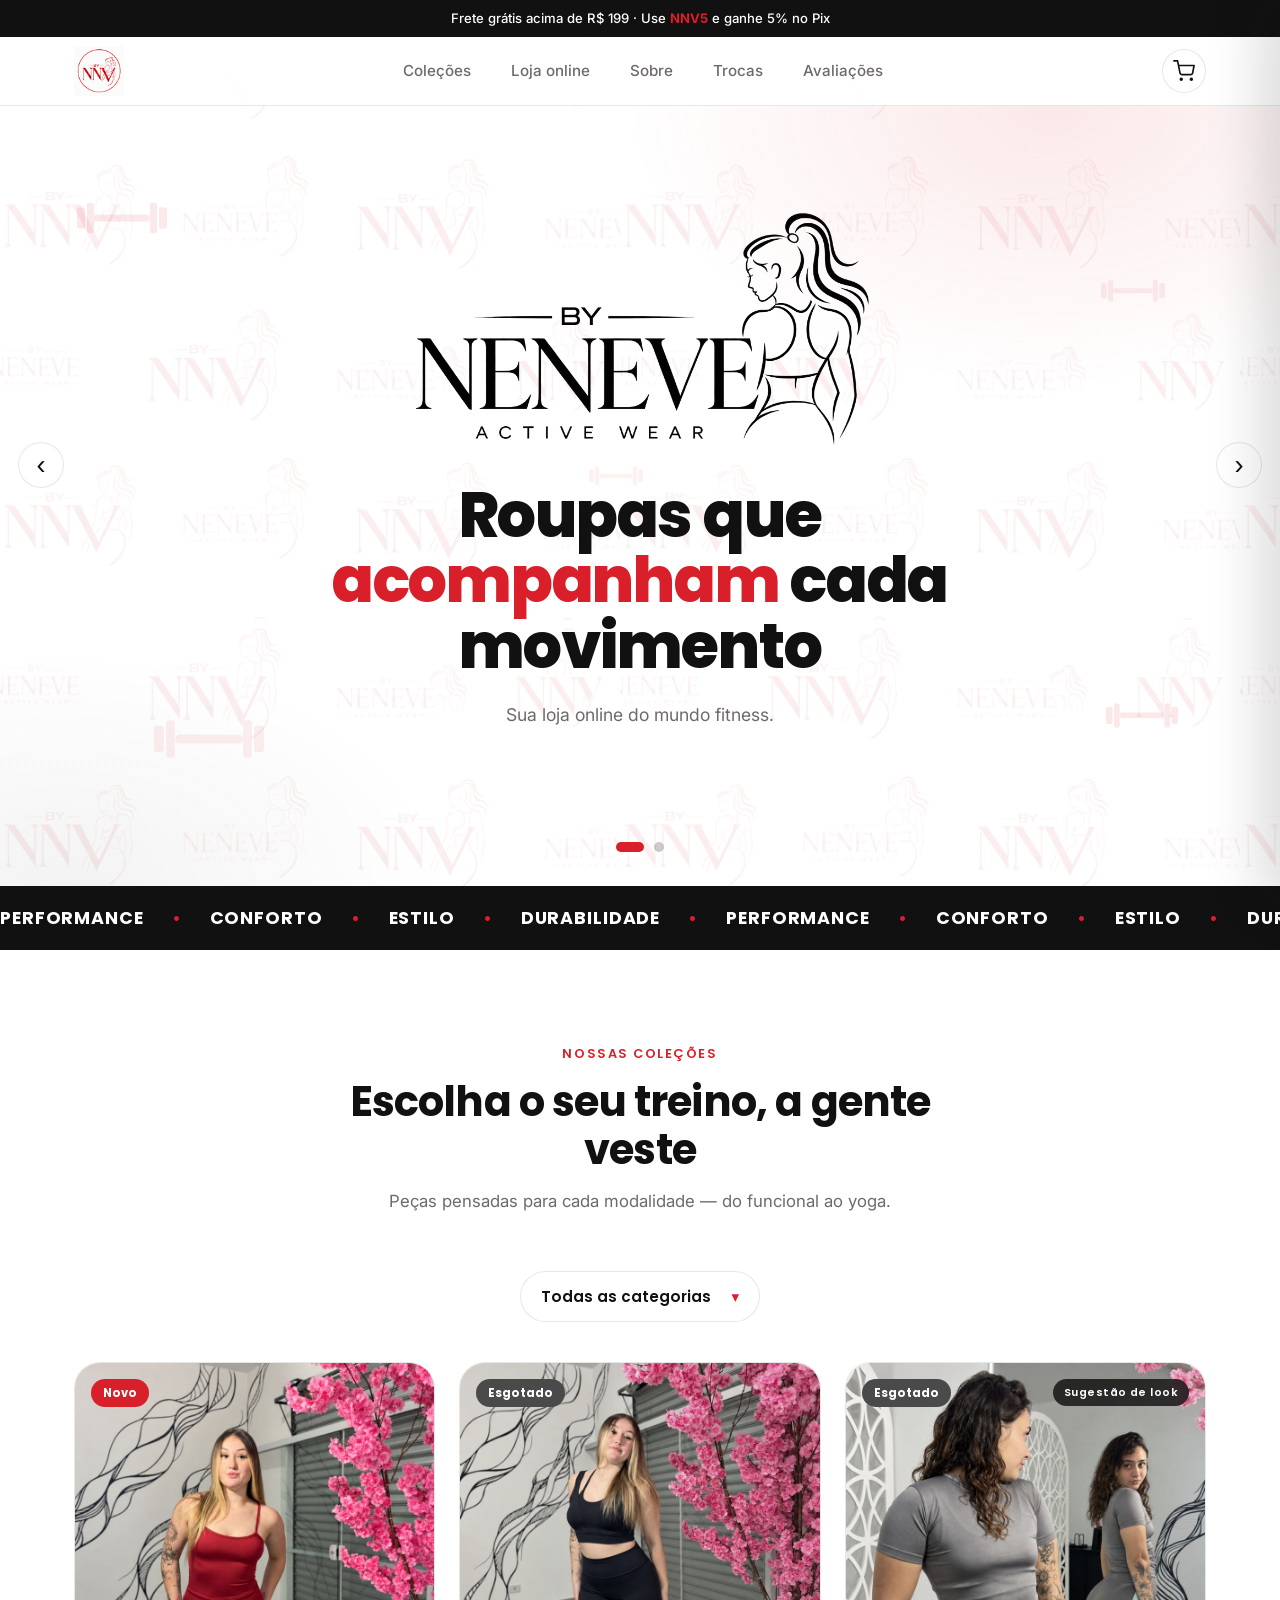
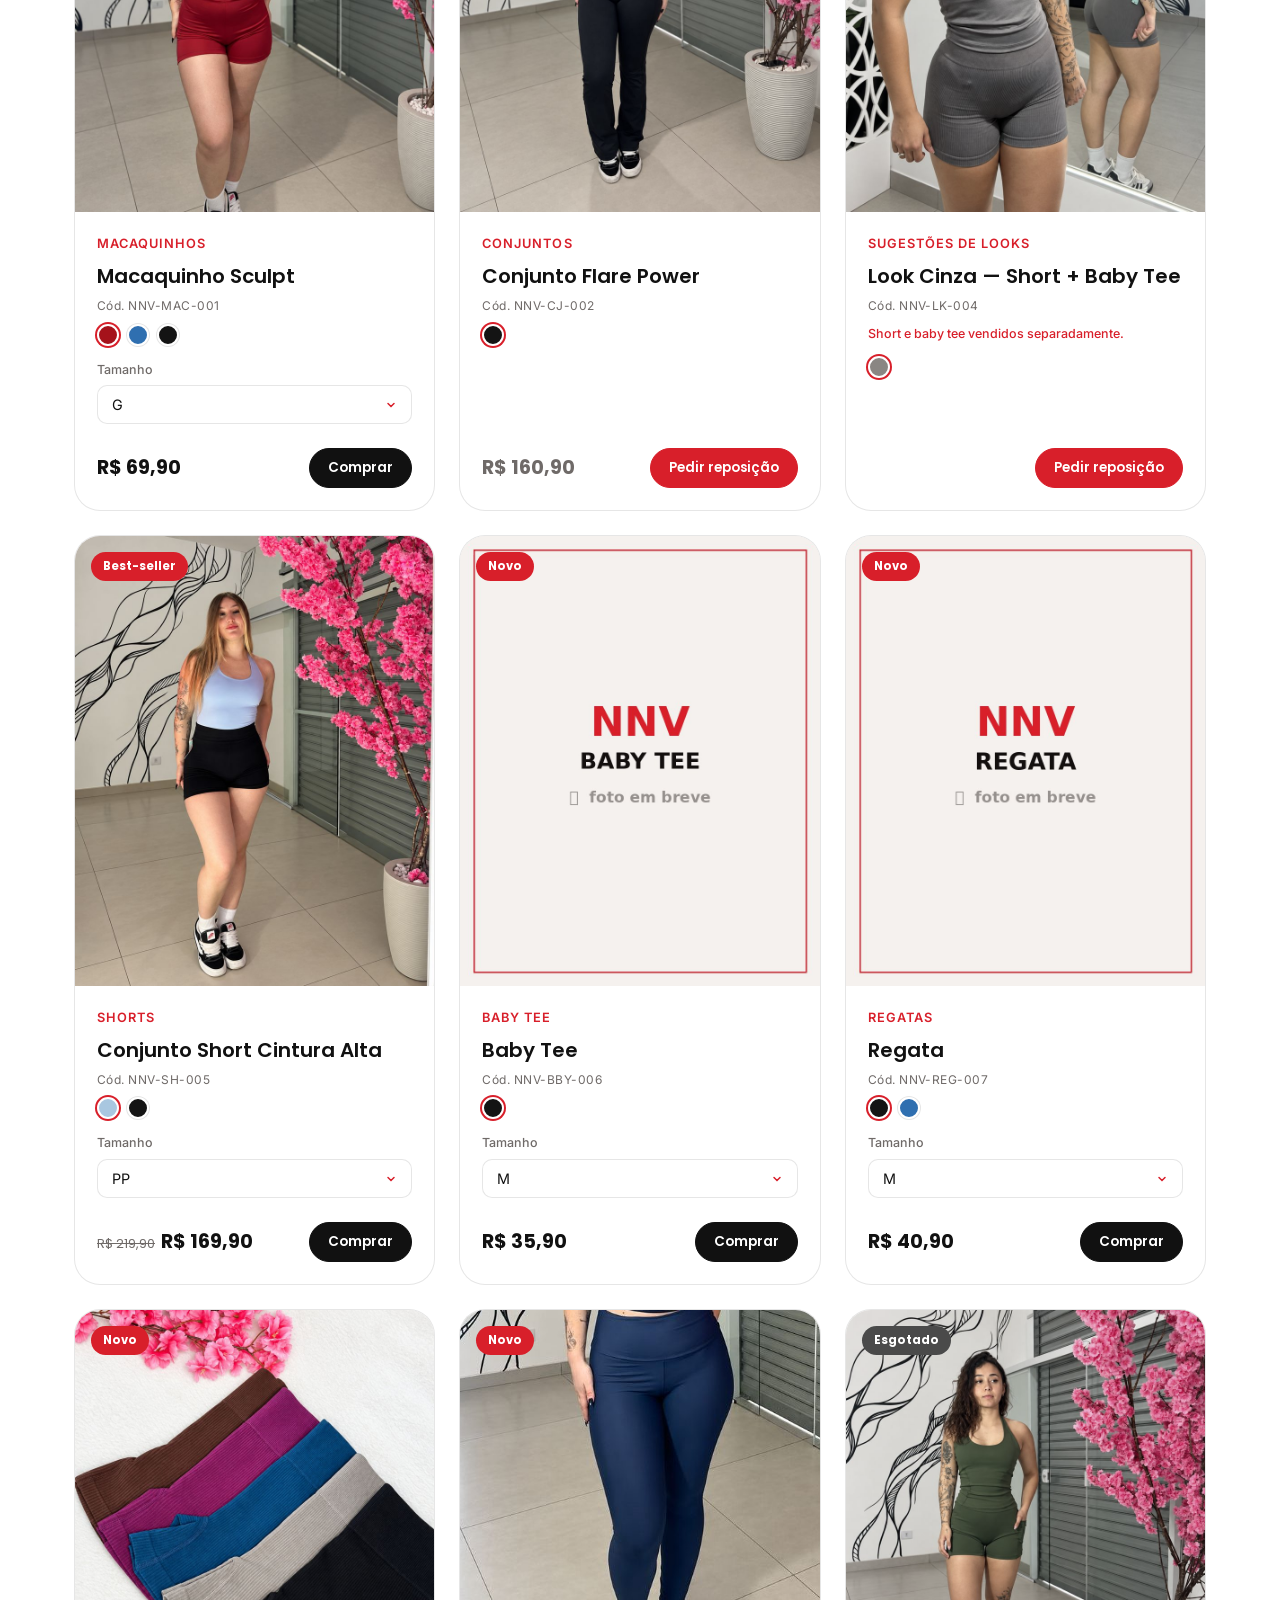
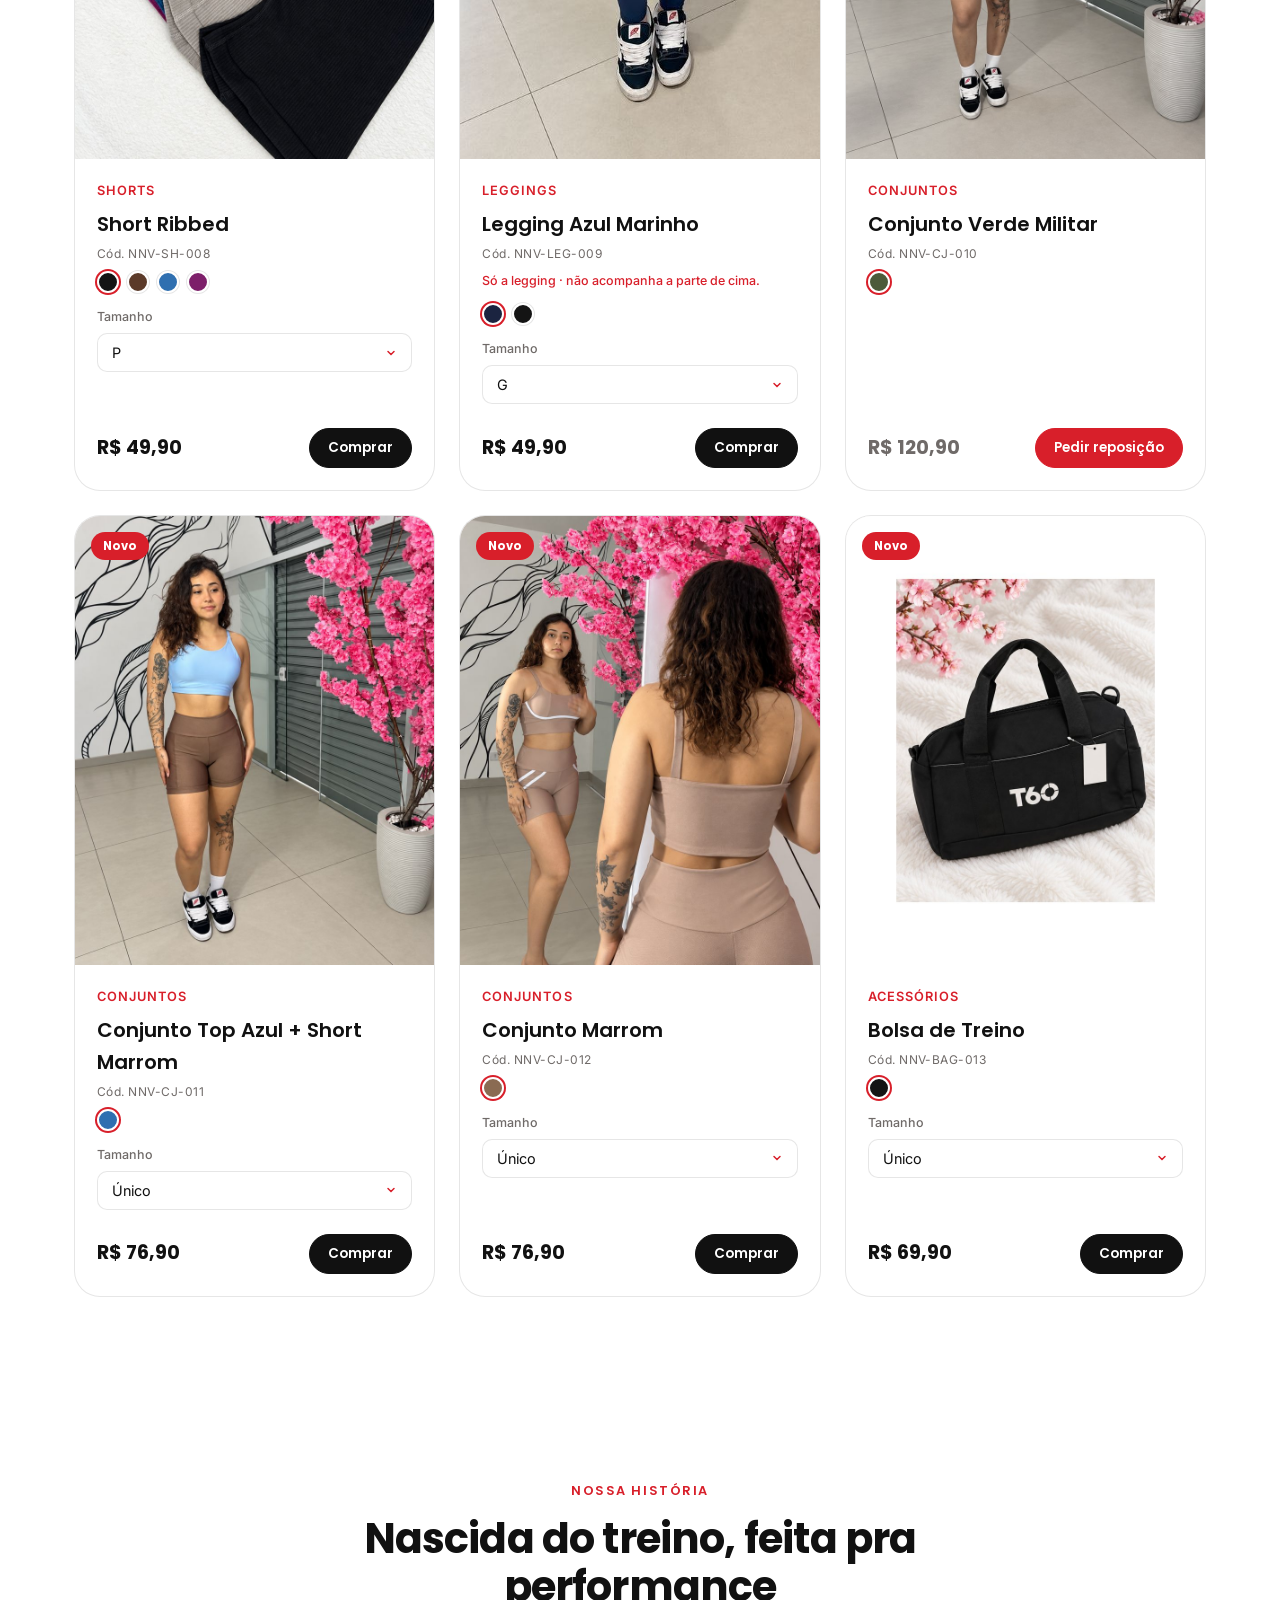
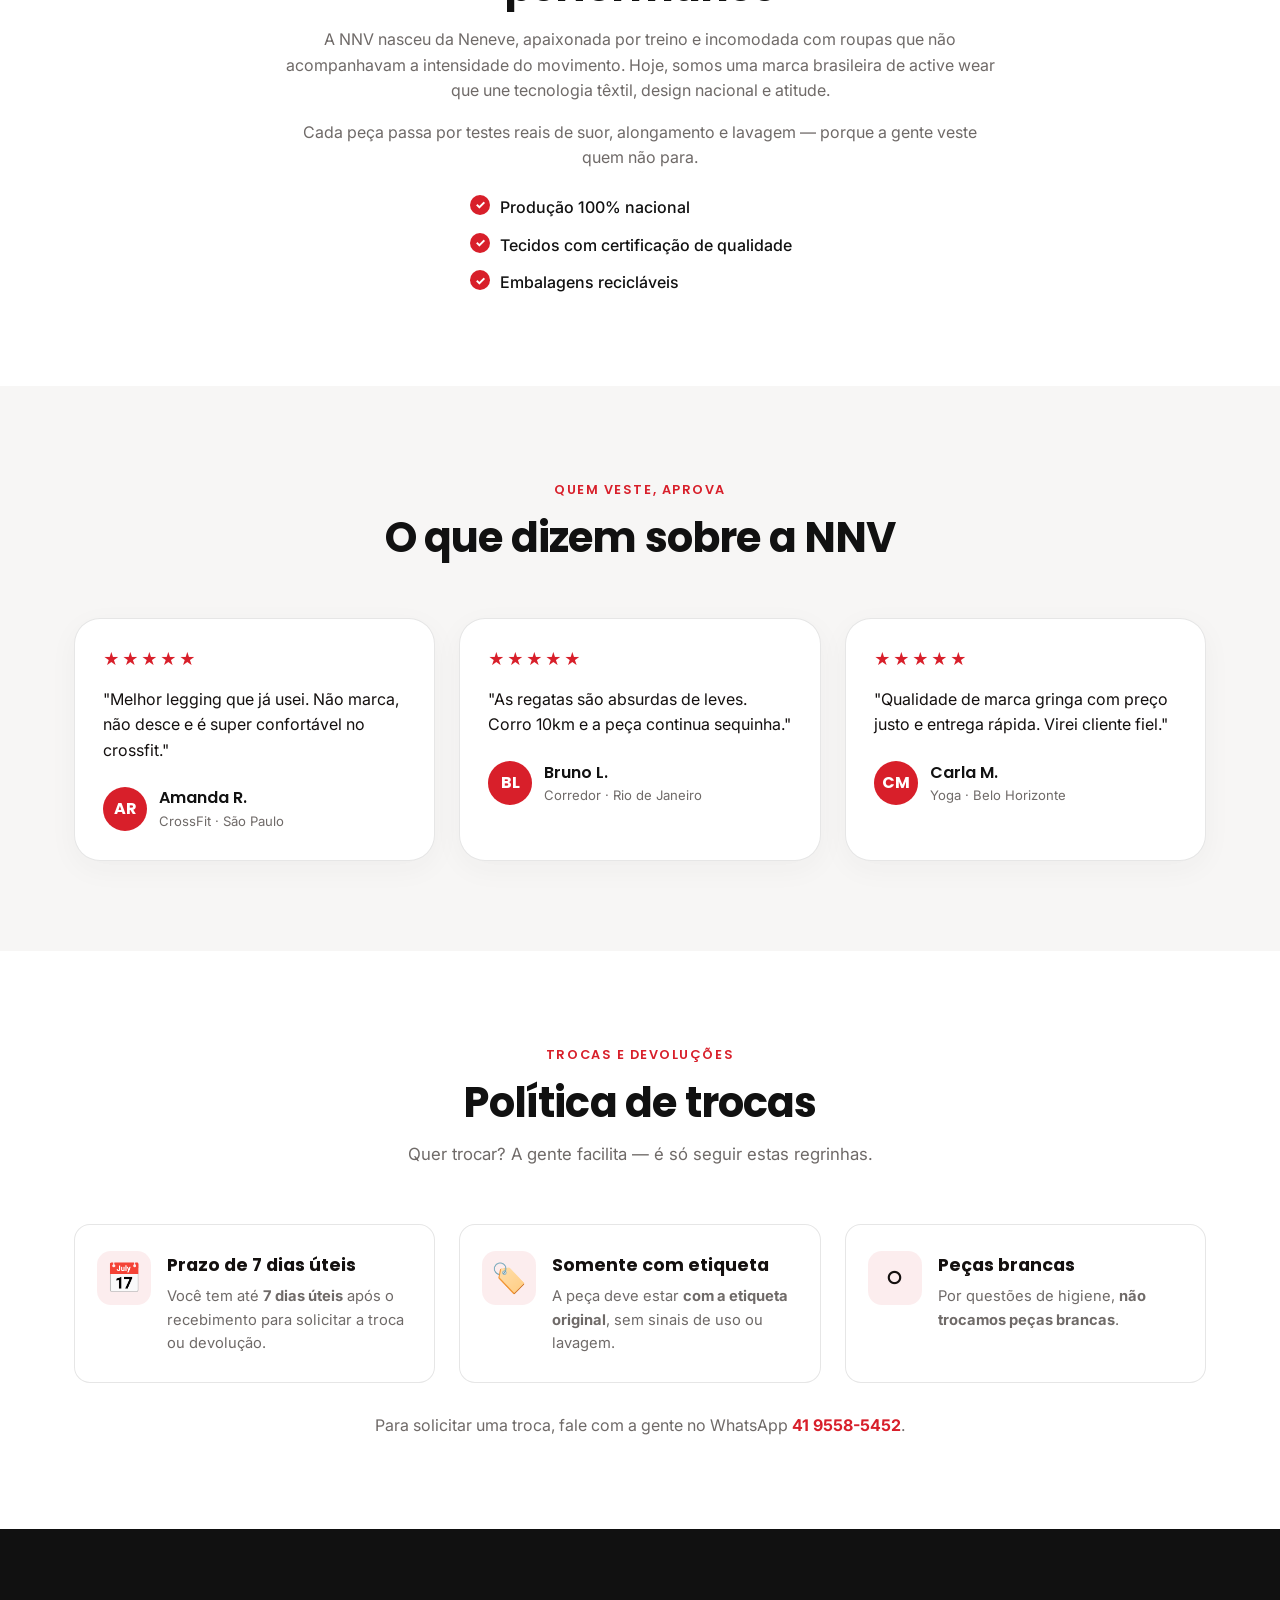
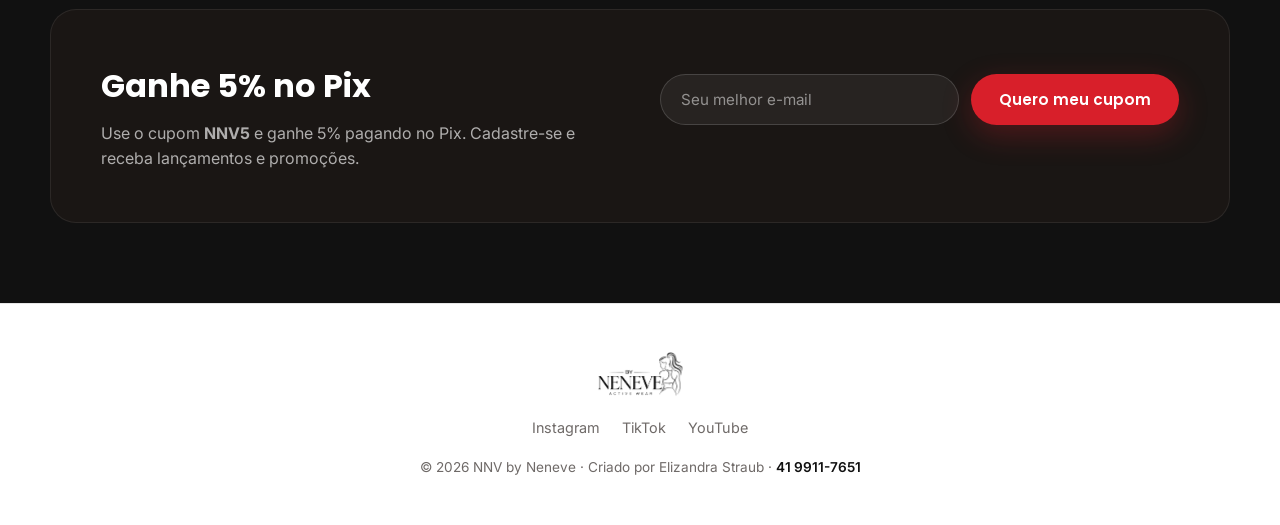
==== commit a9b27ae9: "Cupom NNV5 (5% no Pix), preços em ,90 e ajustes finais - Único cupom válido: NNV5 (5%). Campo de cup" ====
--- a/index.html
+++ b/index.html
@@ -13,7 +13,7 @@
 <body>
   <!-- Barra de anúncio -->
   <div class="topbar">
-    <p>Frete grátis acima de R$ 199 · Use <strong>NNV10</strong> e ganhe 10% na primeira compra</p>
+    <p>Frete grátis acima de R$ 199 · Use <strong>NNV5</strong> e ganhe 5% no Pix</p>
   </div>
 
   <!-- Cabeçalho -->
@@ -191,8 +191,8 @@
     <section class="newsletter" id="newsletter">
       <div class="container newsletter__inner">
         <div class="newsletter__text">
-          <h2>Ganhe 10% no primeiro pedido</h2>
-          <p>Cadastre-se e receba lançamentos, promoções exclusivas e dicas de treino.</p>
+          <h2>Ganhe 5% no Pix</h2>
+          <p>Use o cupom <strong>NNV5</strong> e ganhe 5% pagando no Pix. Cadastre-se e receba lançamentos e promoções.</p>
         </div>
         <form class="newsletter__form" id="newsletterForm" novalidate>
           <input type="email" id="emailInput" placeholder="Seu melhor e-mail" aria-label="E-mail" required />
@@ -244,8 +244,17 @@
         <label class="cart__pay-opt"><input type="radio" name="pay" value="Pix" /> <span>Pix</span></label>
         <label class="cart__pay-opt"><input type="radio" name="pay" value="Dinheiro" /> <span>Dinheiro</span></label>
       </div>
+      <div class="cart__coupon">
+        <h4>Cupom de desconto <small>(5% no Pix)</small></h4>
+        <div class="cart__coupon-row">
+          <input type="text" id="couponInput" placeholder="Digite: NNV5" aria-label="Cupom" />
+          <button type="button" id="couponBtn">Aplicar</button>
+        </div>
+        <p class="cart__coupon-msg" id="couponMsg" role="status"></p>
+      </div>
     </div>
     <div class="cart__foot">
+      <div class="cart__discount" id="cartDiscountRow" hidden><span id="cartDiscountLabel">Desconto</span><span id="cartDiscount">- R$ 0</span></div>
       <div class="cart__total"><span>Total</span><strong id="cartTotal">R$ 0</strong></div>
       <button class="btn btn--primary cart__checkout" id="checkoutBtn" disabled>Finalizar pedido no WhatsApp</button>
       <p class="cart__note">Você será direcionada ao WhatsApp <strong>41 9558-5452</strong> para confirmar o pedido e o pagamento.</p>
--- a/styles.css
+++ b/styles.css
@@ -857,6 +857,36 @@
 .cart__pay-opt:hover { border-color: rgba(216, 31, 42, 0.5); }
 .cart__pay-opt input { accent-color: var(--brand); width: 18px; height: 18px; }
 .cart__pay-opt:has(input:checked) { border-color: var(--brand); background: rgba(216, 31, 42, 0.05); }
+.cart__coupon { margin-top: 24px; }
+.cart__coupon h4 { font-family: var(--display); font-size: 1rem; margin-bottom: 12px; }
+.cart__coupon h4 small { color: var(--muted); font-weight: 500; }
+.cart__coupon-row { display: flex; gap: 8px; }
+.cart__coupon-row input {
+  flex: 1;
+  min-width: 0;
+  padding: 12px 14px;
+  border: 1px solid var(--line);
+  border-radius: 12px;
+  background: var(--surface);
+  color: var(--ink);
+  font-size: 0.95rem;
+  text-transform: uppercase;
+}
+.cart__coupon-row input:focus { outline: 2px solid var(--brand); border-color: var(--brand); }
+.cart__coupon-row button {
+  padding: 0 18px;
+  border: none;
+  border-radius: 12px;
+  background: var(--ink);
+  color: #fff;
+  font-family: var(--display);
+  font-weight: 600;
+  cursor: pointer;
+  transition: background 0.2s ease;
+}
+.cart__coupon-row button:hover { background: var(--brand); }
+.cart__coupon-msg { font-size: 0.82rem; margin-top: 8px; min-height: 18px; }
+.cart__discount { display: flex; justify-content: space-between; align-items: center; margin-bottom: 8px; color: var(--brand); font-weight: 600; font-size: 0.9rem; }
 .cart__foot { padding: 20px 24px; border-top: 1px solid var(--line); background: var(--bg-alt); }
 .cart__total {
   display: flex;
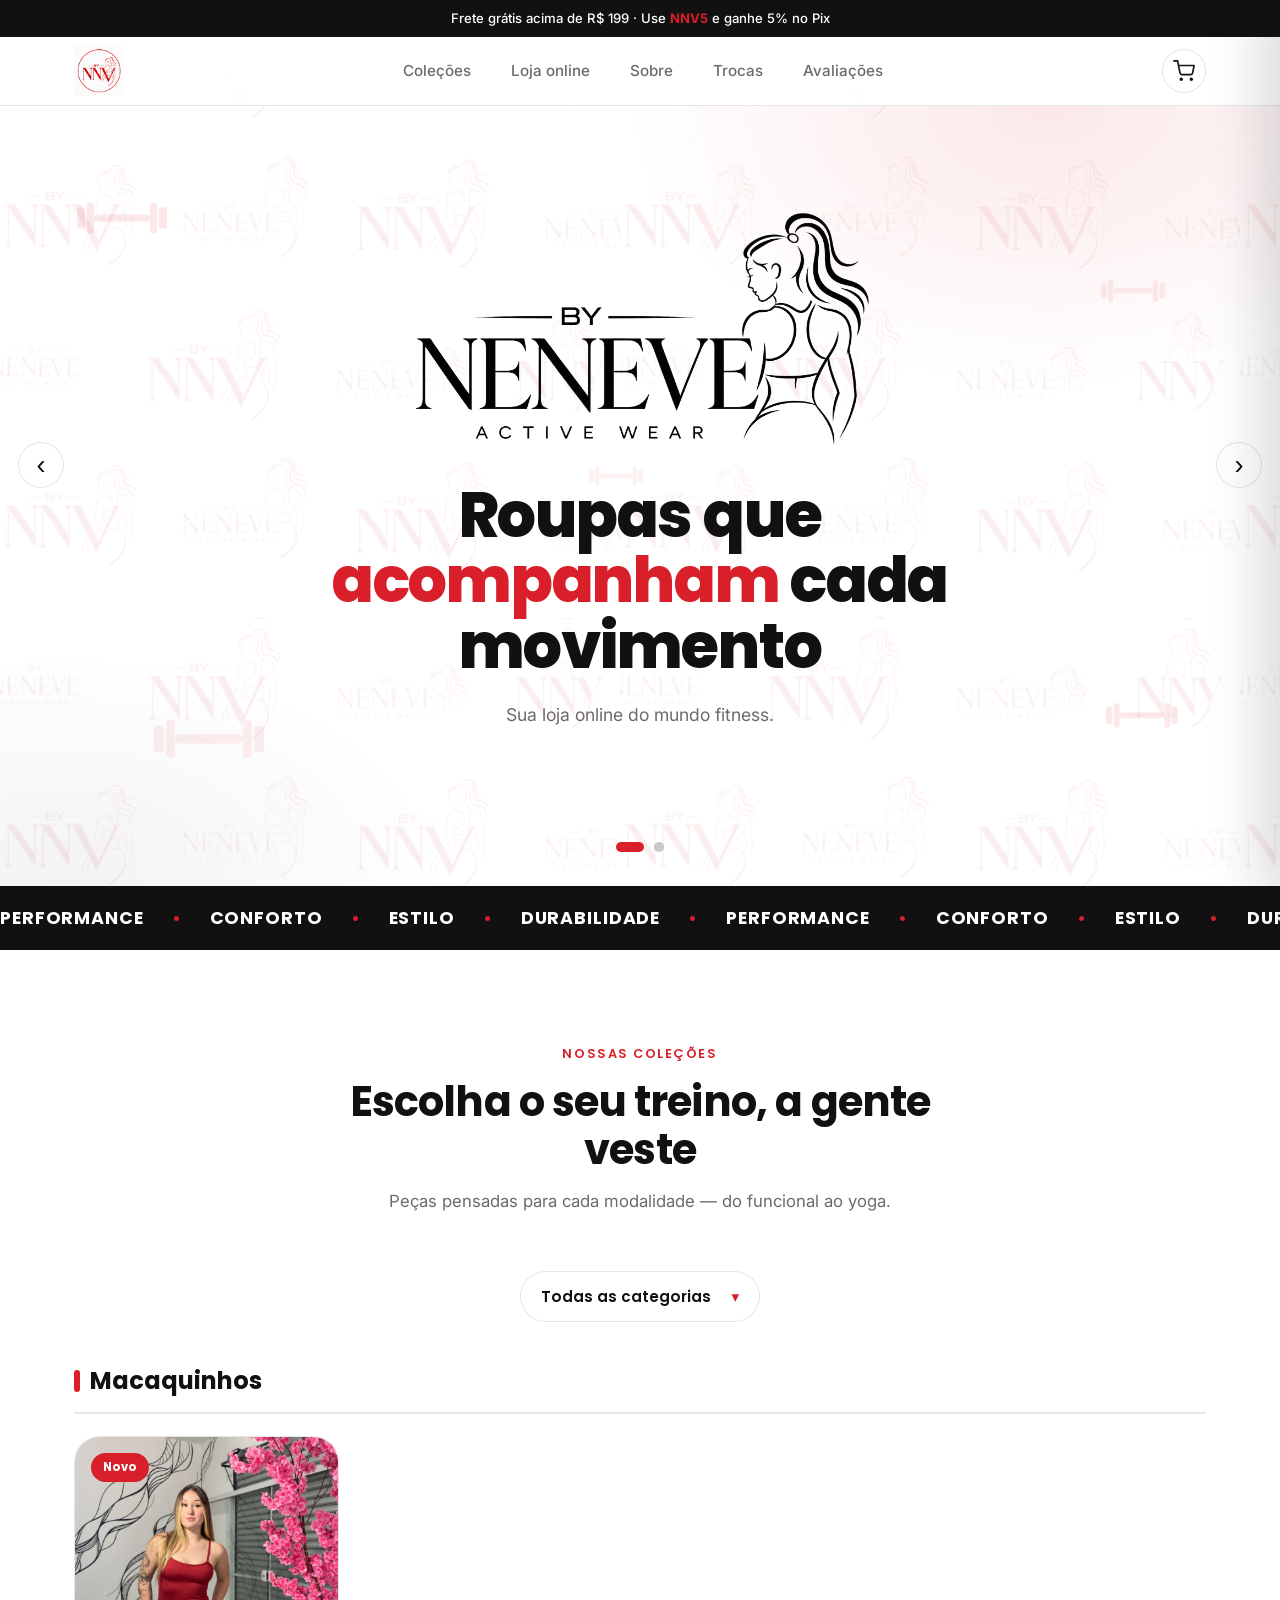
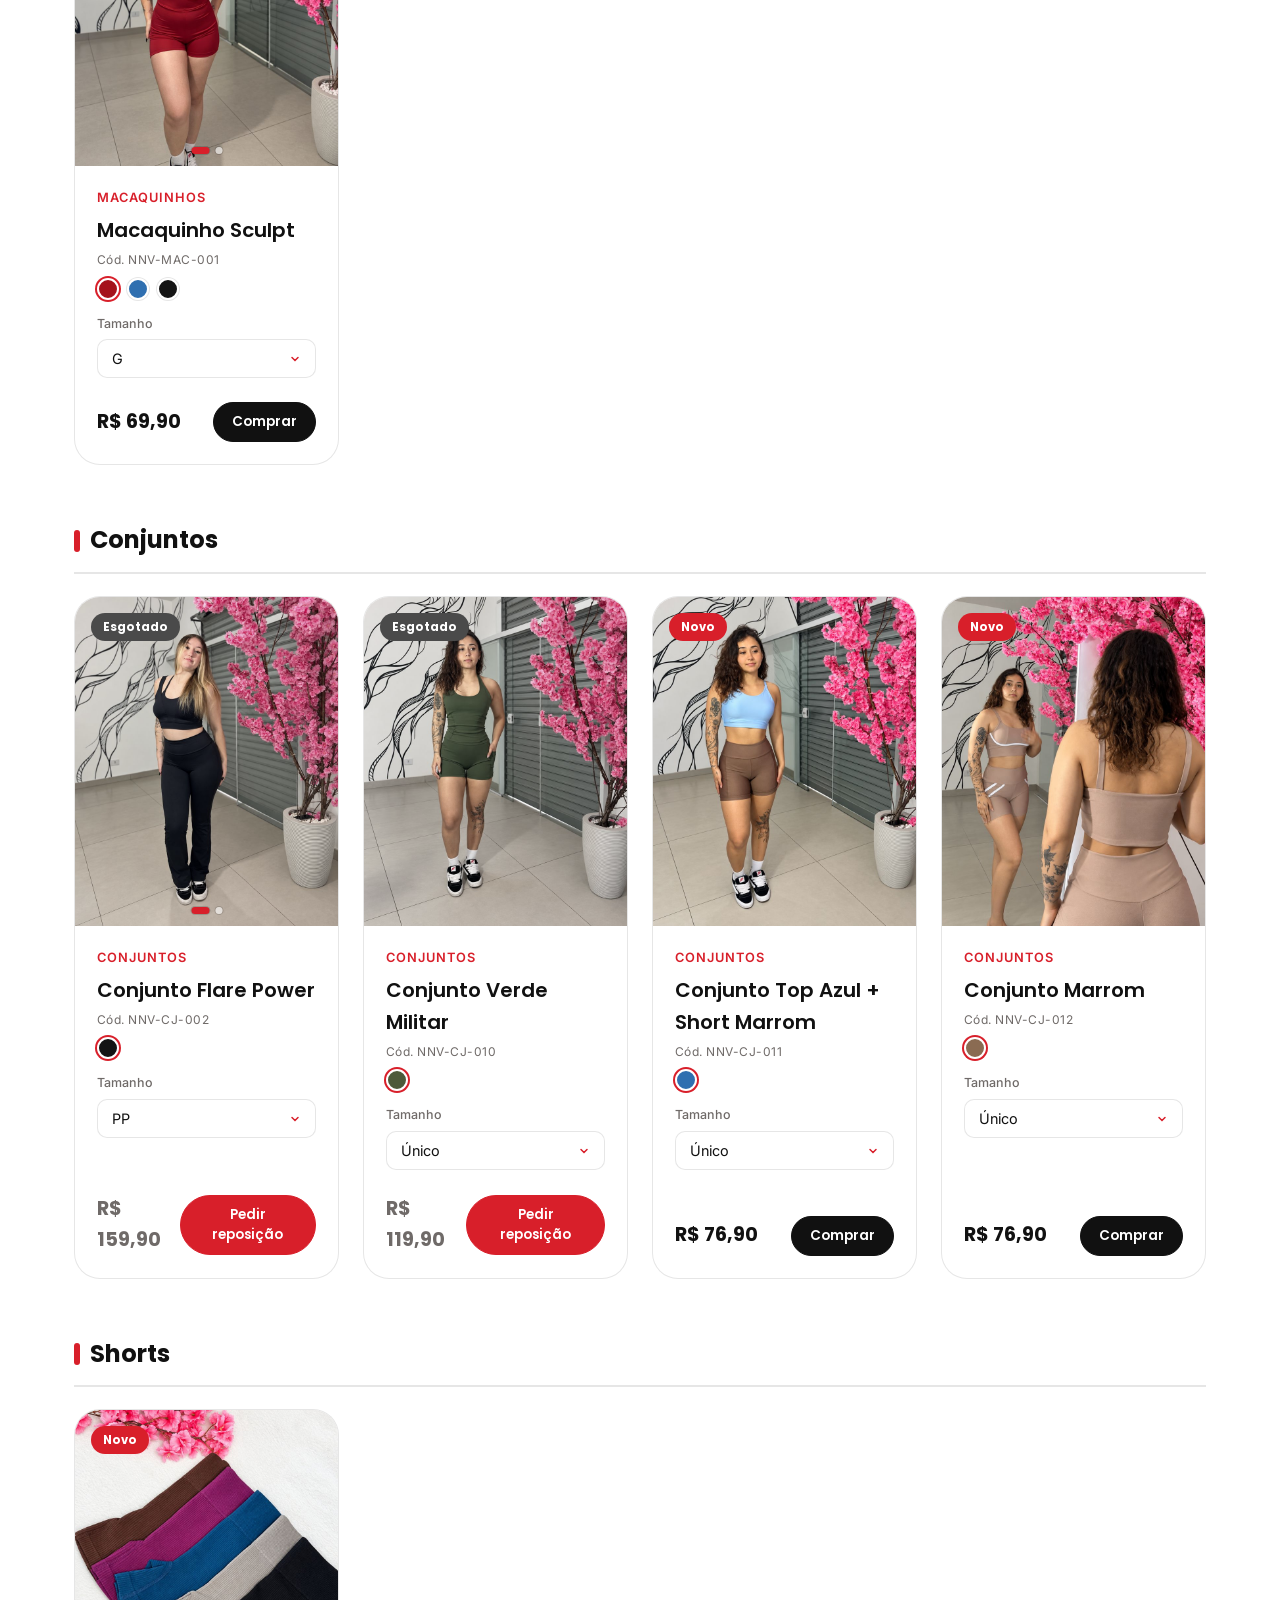
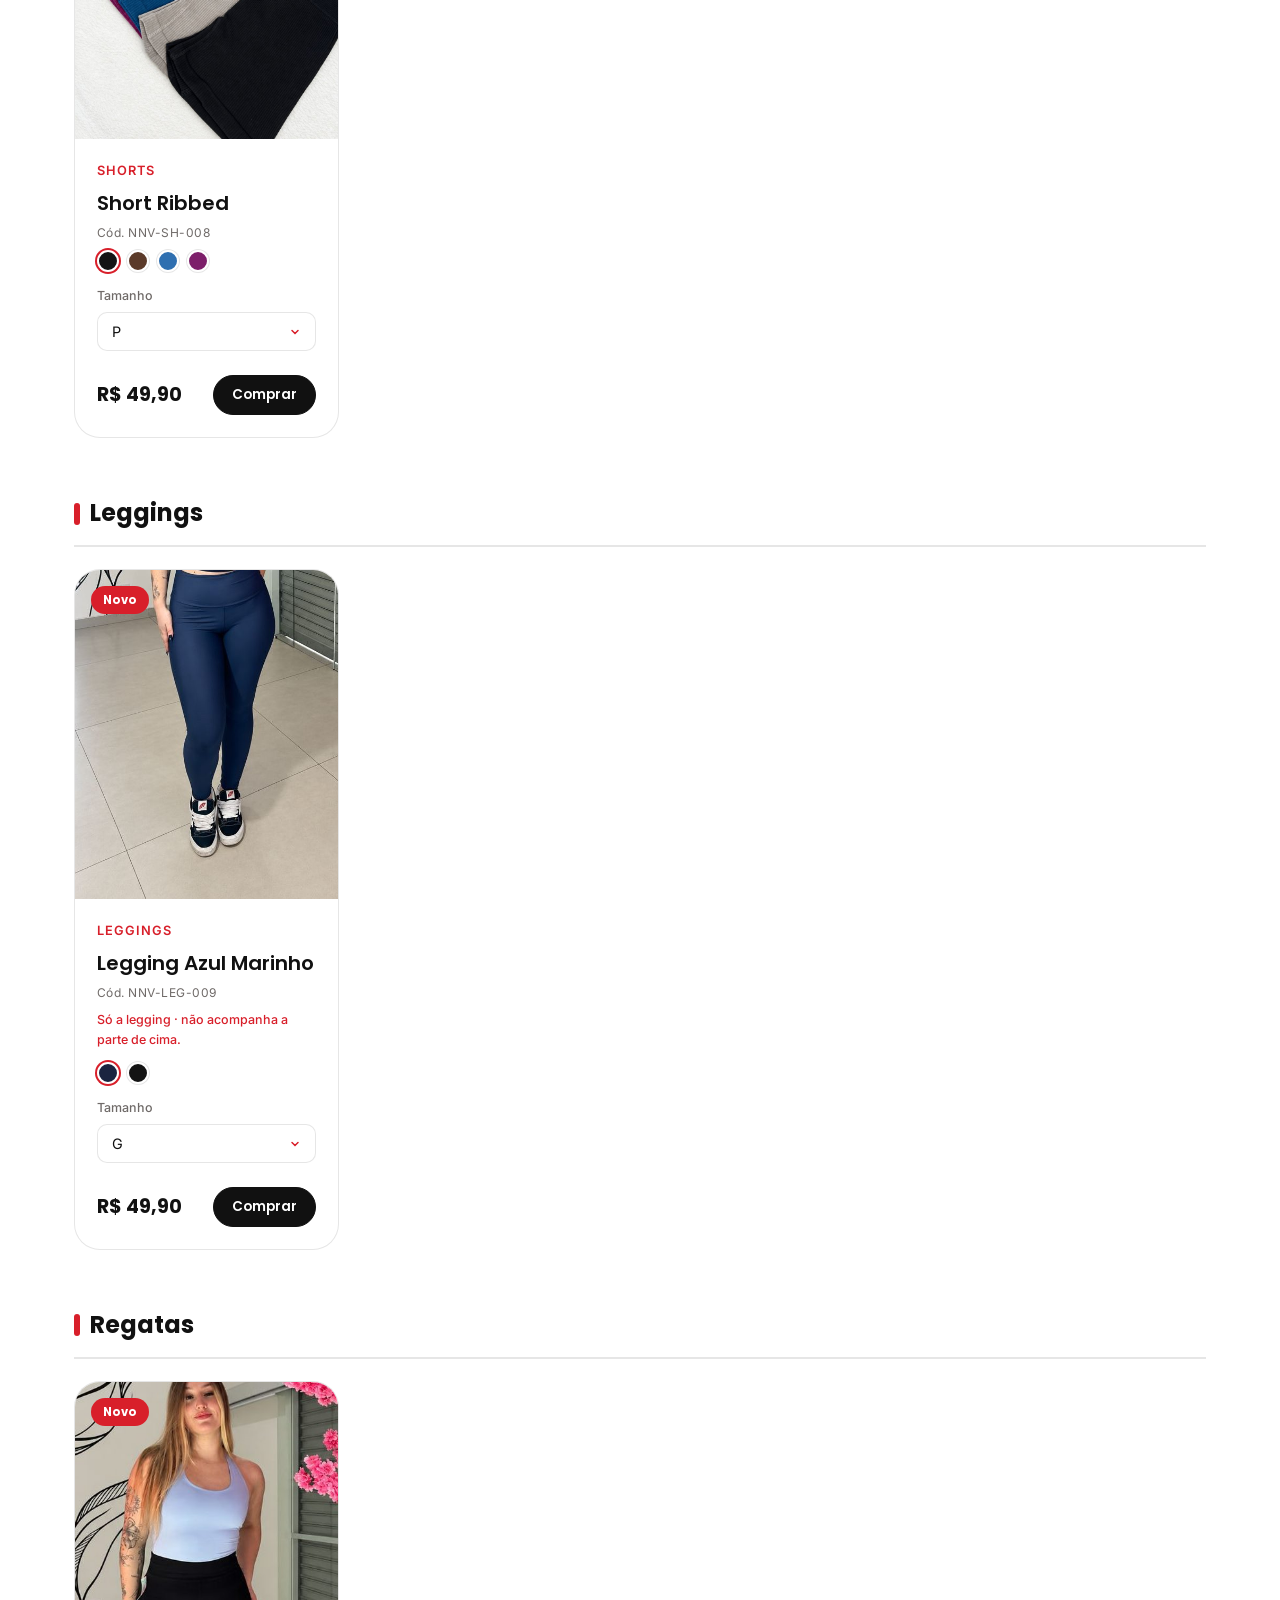
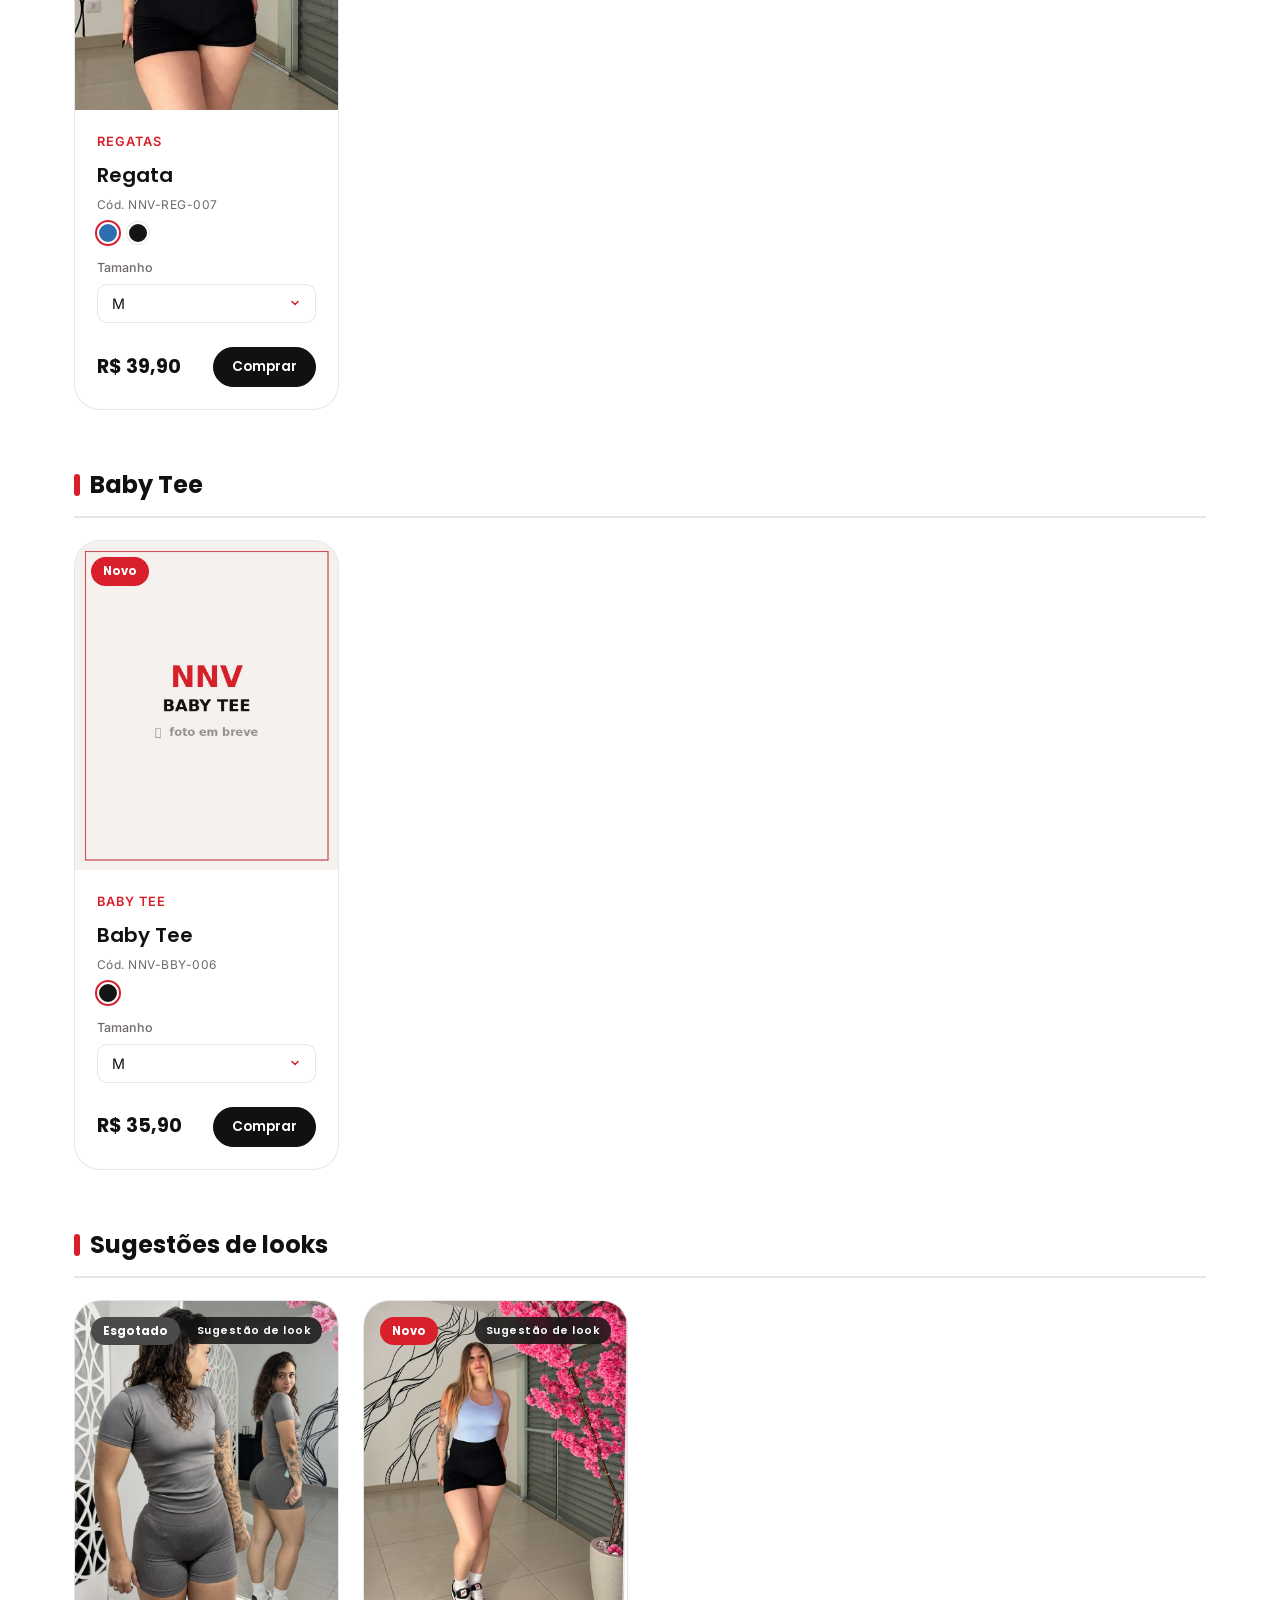
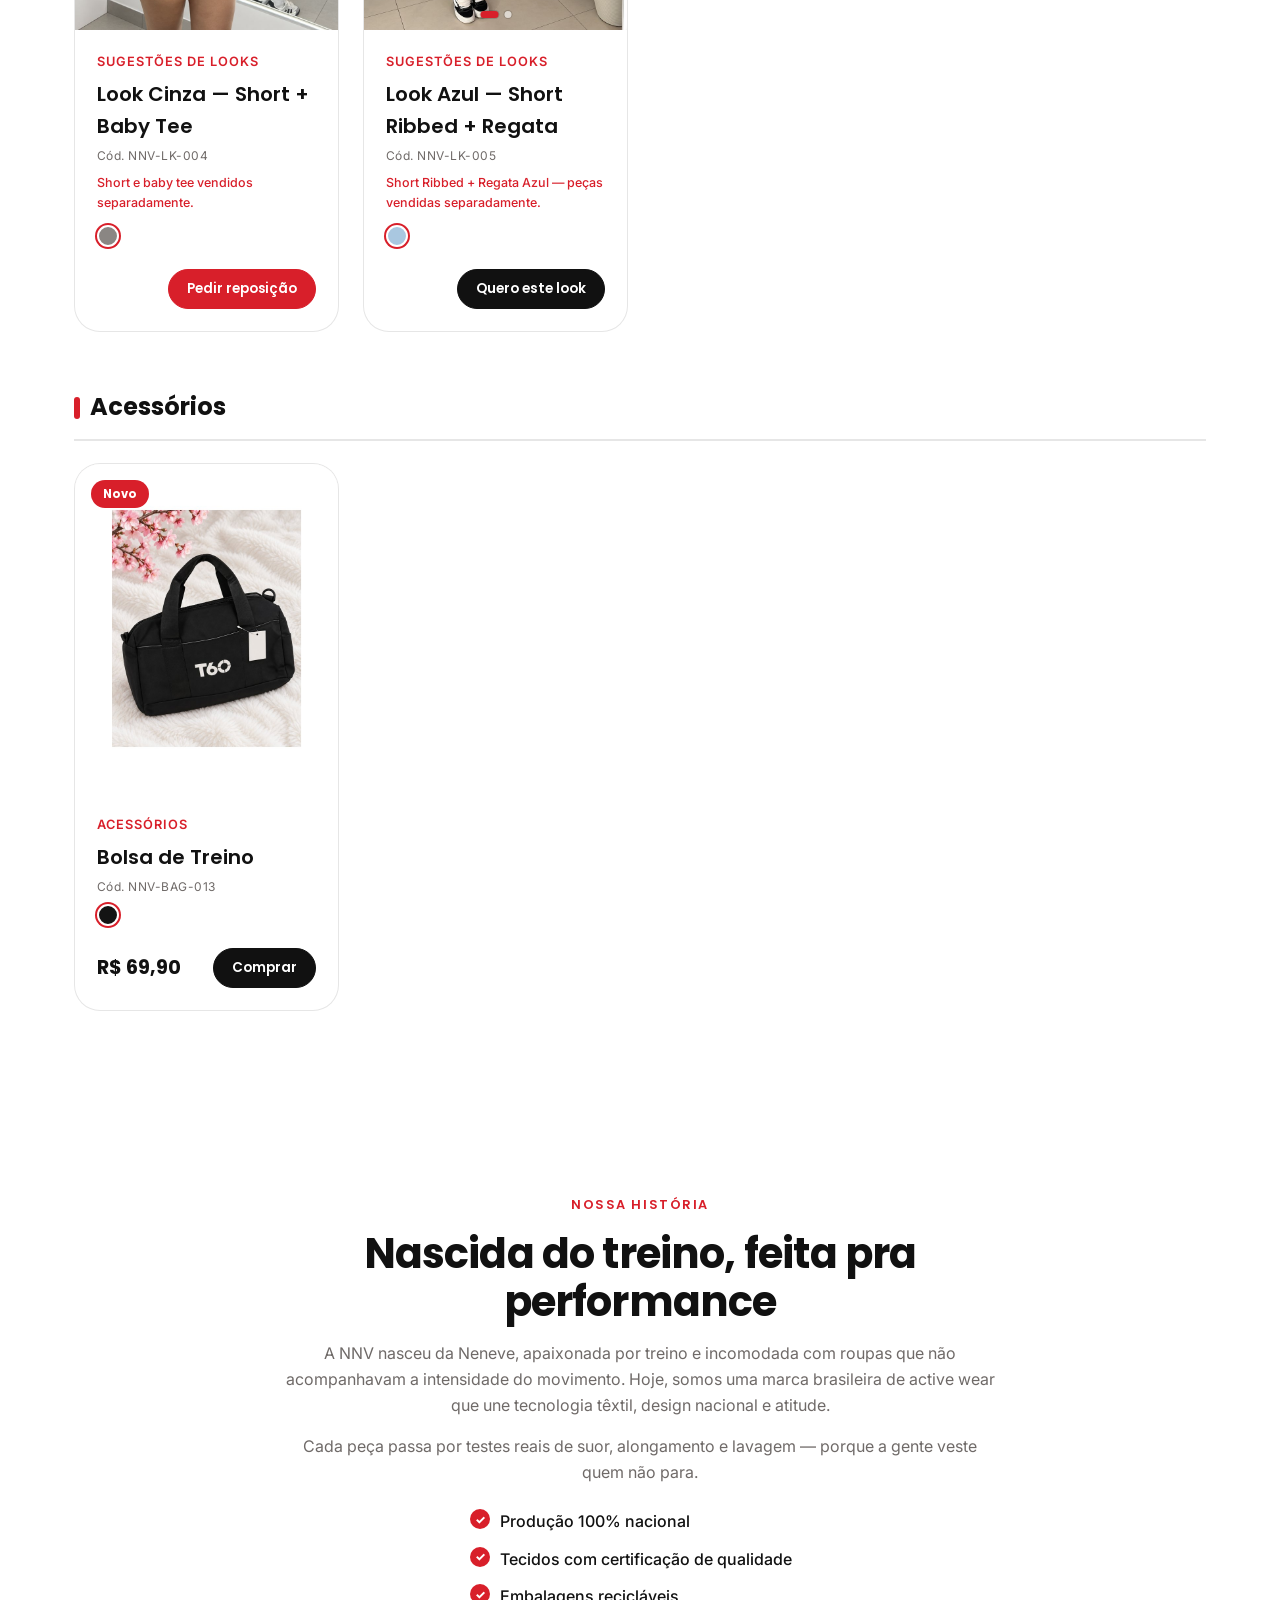
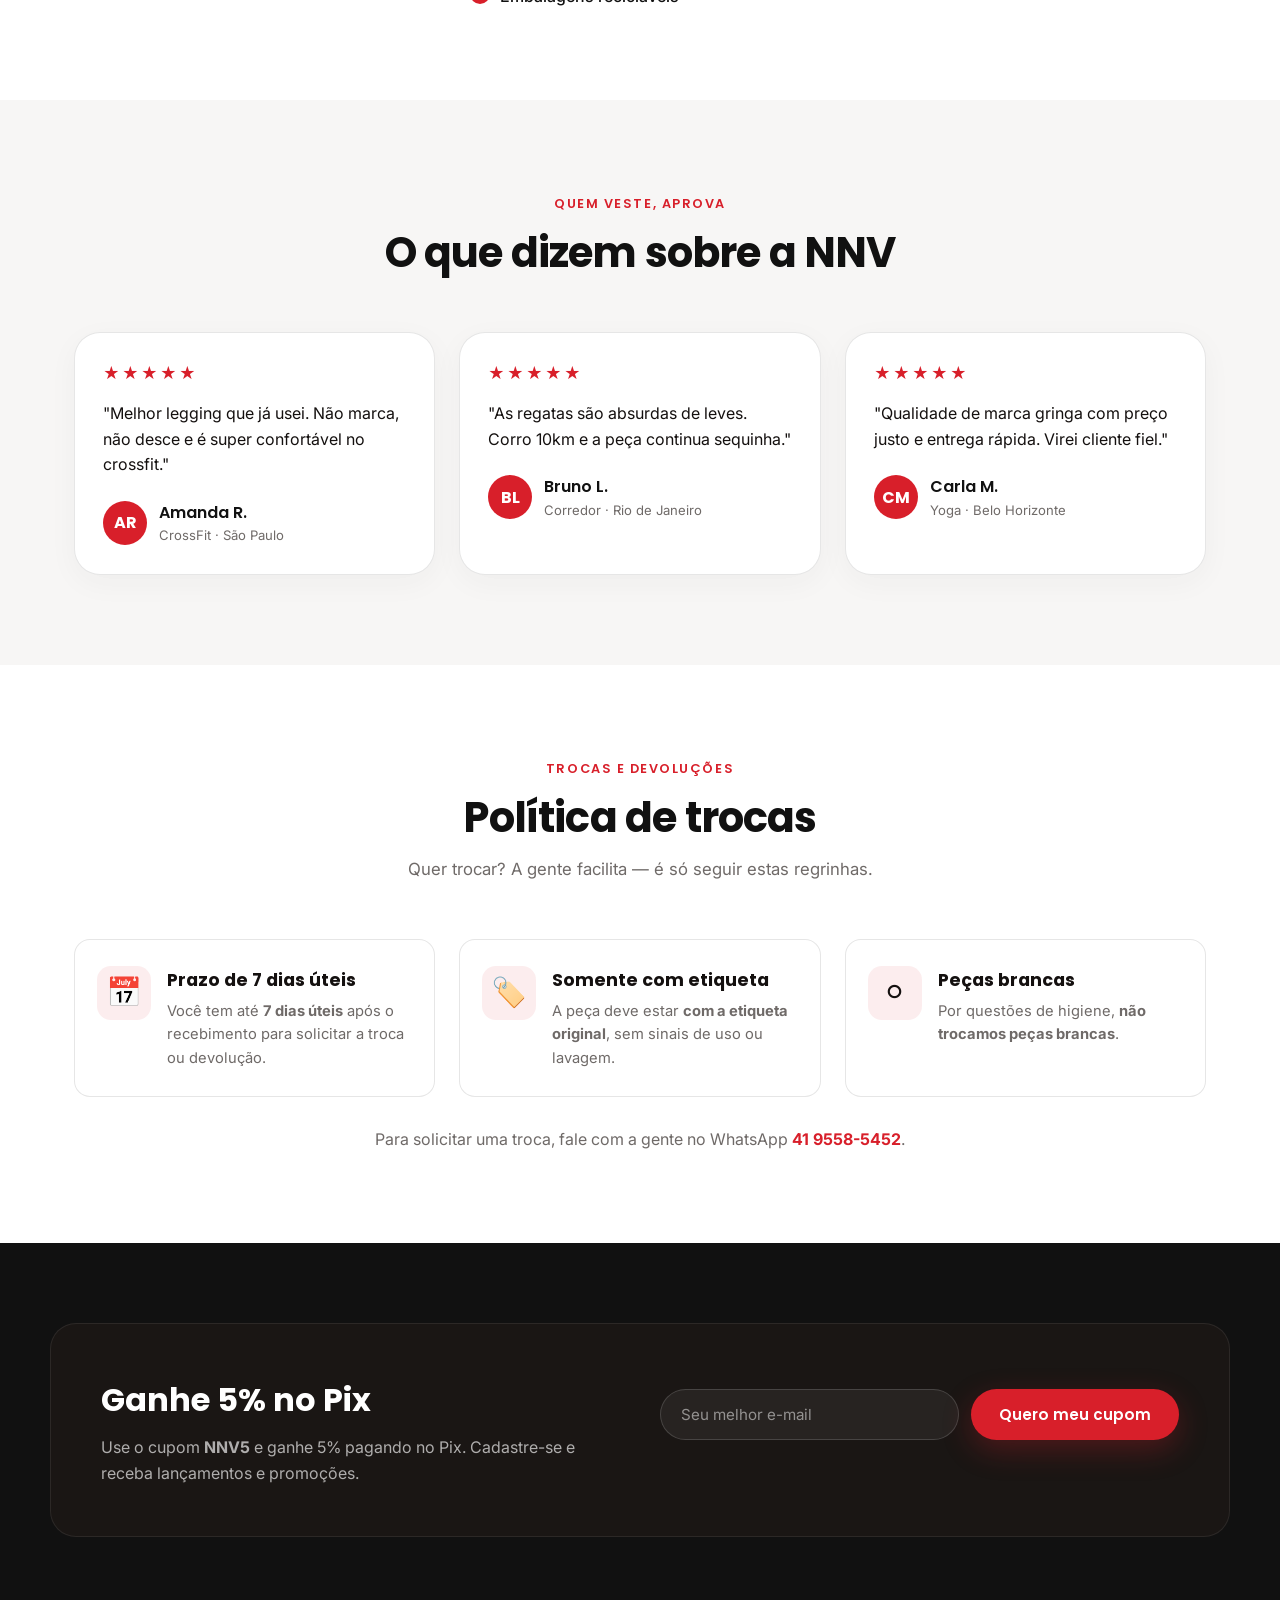
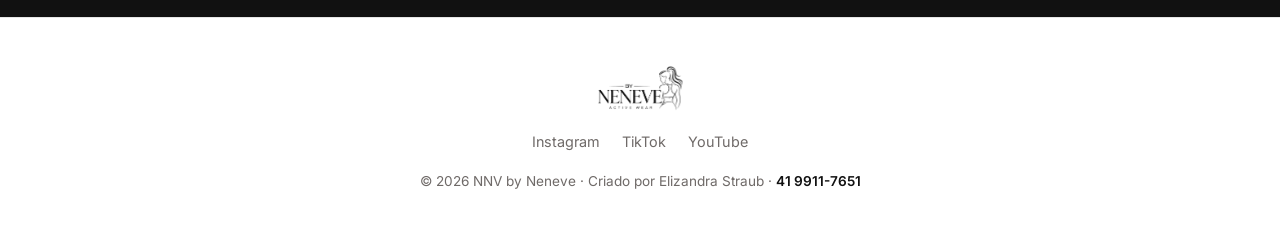
==== commit 5c6c9c95: "Home em seções por categoria + look azul + regata azul + preços 9,90 - Home agrupada por categoria, " ====
--- a/index.html
+++ b/index.html
@@ -110,7 +110,7 @@
             <ul class="filter__menu" id="categoryMenu" role="listbox"></ul>
           </div>
         </div>
-        <div class="grid grid--collections" id="collectionGrid"></div>
+        <div id="collectionGrid"></div>
       </div>
     </section>
 
--- a/styles.css
+++ b/styles.css
@@ -422,7 +422,29 @@
 .filter__option:hover { background: var(--surface-2); }
 .filter__option.is-active { background: var(--brand); color: #fff; }
 
-.grid--collections { grid-template-columns: repeat(3, 1fr); }
+.grid--collections { grid-template-columns: repeat(4, 1fr); }
+/* Seções por categoria na home */
+.cat-group { margin-bottom: 56px; }
+.cat-group:last-child { margin-bottom: 0; }
+.cat-group__title {
+  font-family: var(--display);
+  font-size: 1.5rem;
+  font-weight: 700;
+  color: var(--ink);
+  margin-bottom: 22px;
+  padding-bottom: 12px;
+  border-bottom: 2px solid var(--line);
+  display: flex;
+  align-items: center;
+  gap: 10px;
+}
+.cat-group__title::before {
+  content: "";
+  width: 6px;
+  height: 22px;
+  border-radius: 3px;
+  background: var(--brand);
+}
 .card {
   background: var(--surface);
   border: 1px solid var(--line);
@@ -447,11 +469,60 @@
   height: 100%;
   object-fit: cover;
   object-position: center top;
-  transition: opacity 0.5s ease, transform 0.6s ease;
-}
-.card__photo--alt { opacity: 0; pointer-events: none; }
-.card:hover .card__photo--alt { opacity: 1; }
-.card:hover .card__photo { transform: scale(1.04); }
+  opacity: 0;
+  pointer-events: none;
+  transition: opacity 0.45s ease, transform 0.6s ease;
+}
+.card__photo.is-active { opacity: 1; pointer-events: auto; }
+.card:hover .card__photo.is-active { transform: scale(1.04); }
+
+/* Slideshow de fotos no card */
+.card__imgnav {
+  position: absolute;
+  top: 50%;
+  transform: translateY(-50%);
+  width: 34px;
+  height: 34px;
+  border-radius: 50%;
+  border: none;
+  background: rgba(255, 255, 255, 0.85);
+  color: var(--ink);
+  font-size: 1.3rem;
+  line-height: 1;
+  cursor: pointer;
+  display: flex;
+  align-items: center;
+  justify-content: center;
+  z-index: 4;
+  opacity: 0;
+  transition: opacity 0.2s ease, background 0.2s ease;
+}
+.card:hover .card__imgnav { opacity: 1; }
+.card__imgnav:hover { background: var(--brand); color: #fff; }
+.card__imgnav--prev { left: 10px; }
+.card__imgnav--next { right: 10px; }
+.card__imgdots {
+  position: absolute;
+  bottom: 12px;
+  left: 50%;
+  transform: translateX(-50%);
+  display: flex;
+  gap: 6px;
+  z-index: 4;
+}
+.card__imgdot {
+  width: 7px;
+  height: 7px;
+  border-radius: 50%;
+  background: rgba(255, 255, 255, 0.6);
+  box-shadow: 0 0 0 1px rgba(0, 0, 0, 0.15);
+  cursor: pointer;
+  transition: background 0.2s ease, width 0.2s ease;
+}
+.card__imgdot.is-active { background: var(--brand); width: 18px; border-radius: 4px; }
+@media (max-width: 640px) {
+  .card__imgnav { opacity: 1; width: 30px; height: 30px; font-size: 1.1rem; }
+}
 .card__tag {
   position: absolute;
   top: 16px;
@@ -946,7 +1017,7 @@
 
 /* ===== Responsivo ===== */
 @media (max-width: 900px) {
-  .grid--collections { grid-template-columns: repeat(2, 1fr); }
+  .grid--collections { grid-template-columns: repeat(3, 1fr); }
   .grid--benefits { grid-template-columns: repeat(2, 1fr); }
   .grid--reviews { grid-template-columns: 1fr; }
   .policy { grid-template-columns: 1fr; }
@@ -984,6 +1055,8 @@
   .nav__link { padding: 13px 16px; text-align: center; }
   .nav__toggle { display: flex; }
   .grid--collections { grid-template-columns: repeat(2, 1fr); gap: 14px; }
+  .cat-group { margin-bottom: 40px; }
+  .cat-group__title { font-size: 1.2rem; }
   .grid--benefits { grid-template-columns: 1fr; }
   .section { padding: 56px 0; }
   .logo__img { height: 42px; }
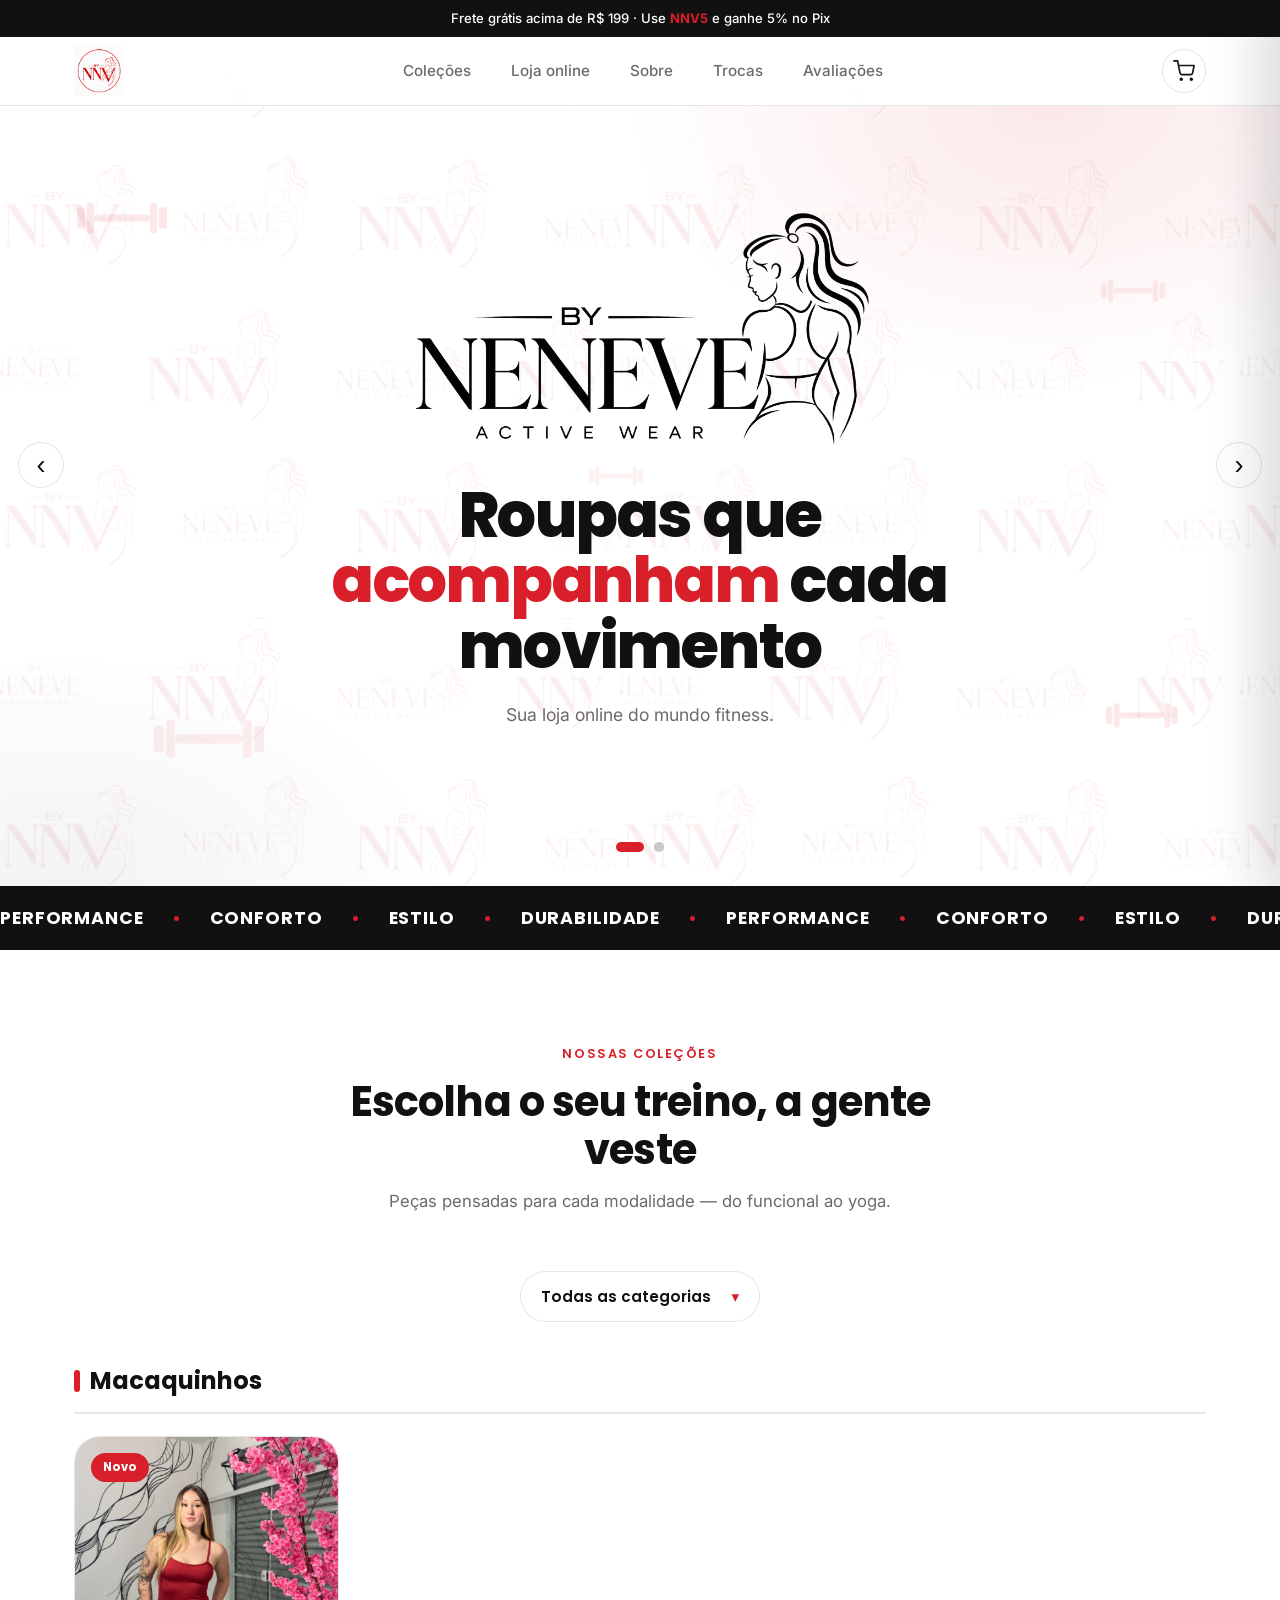
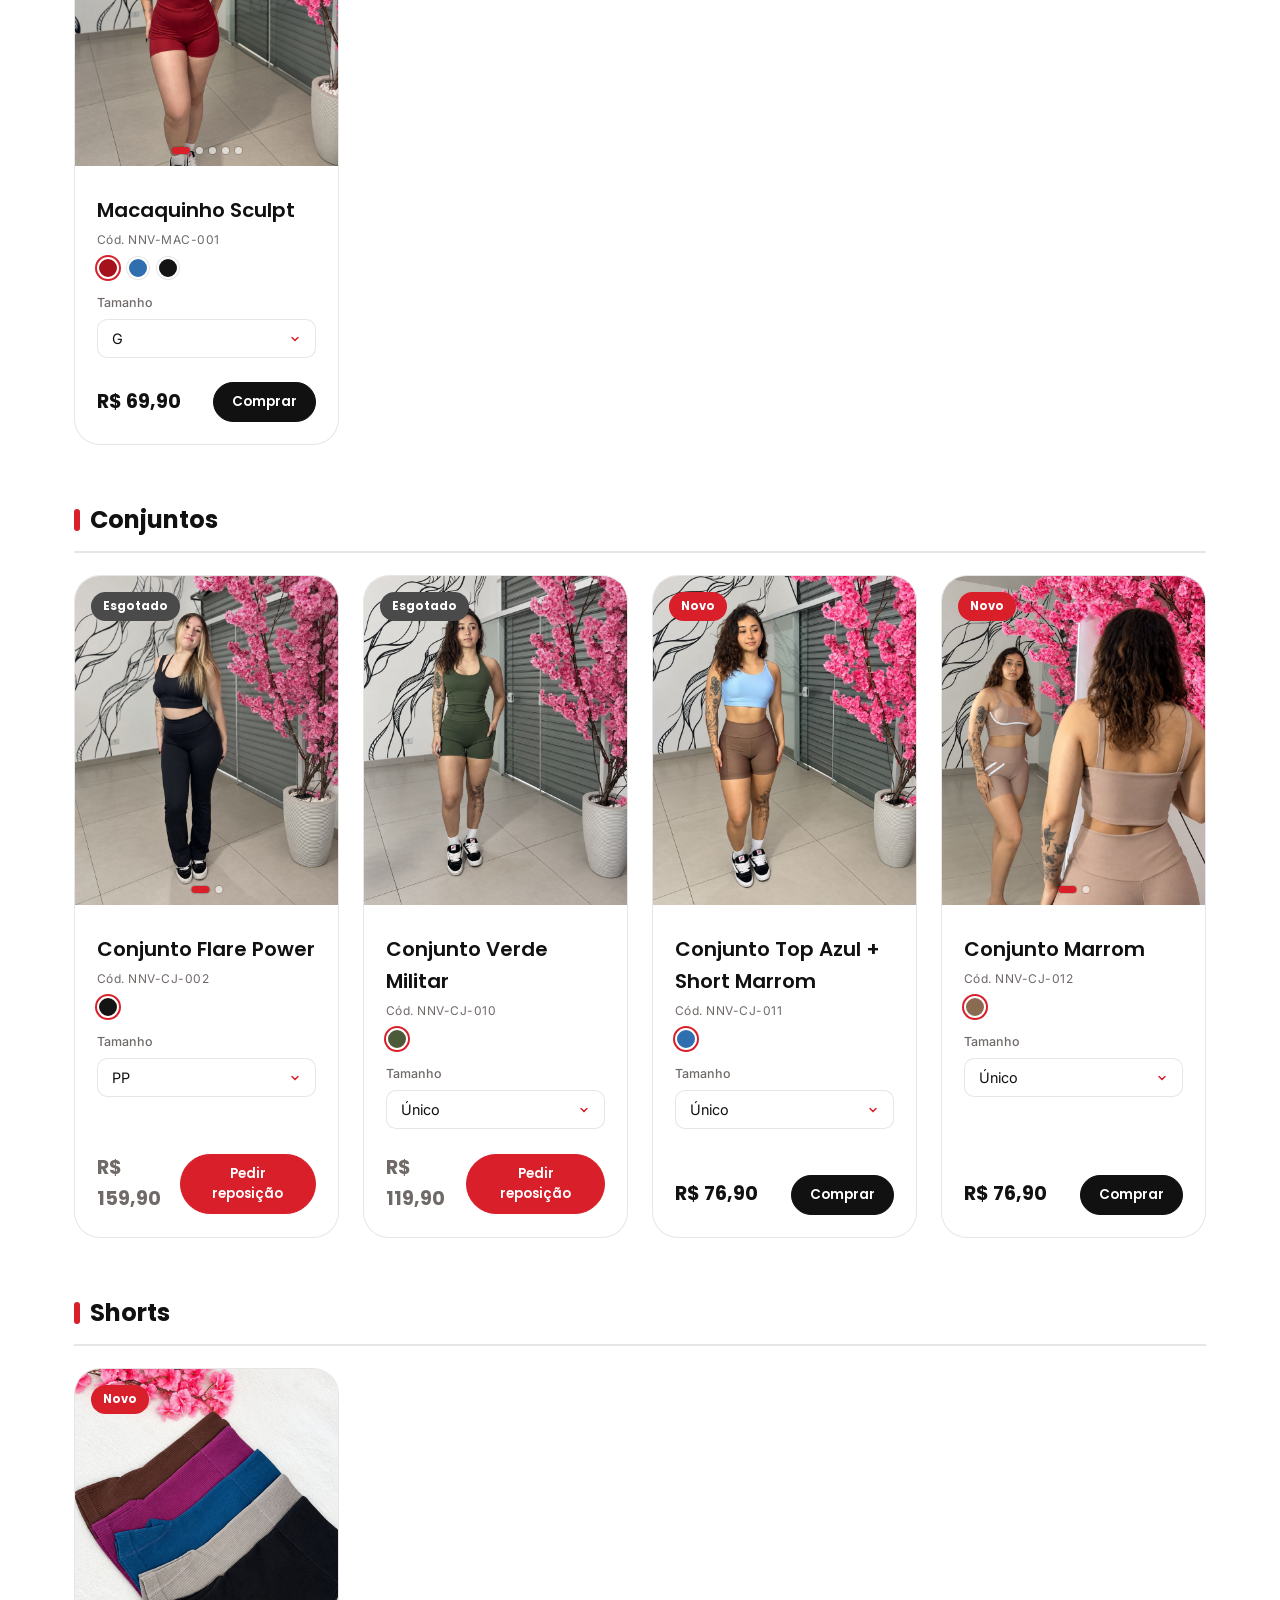
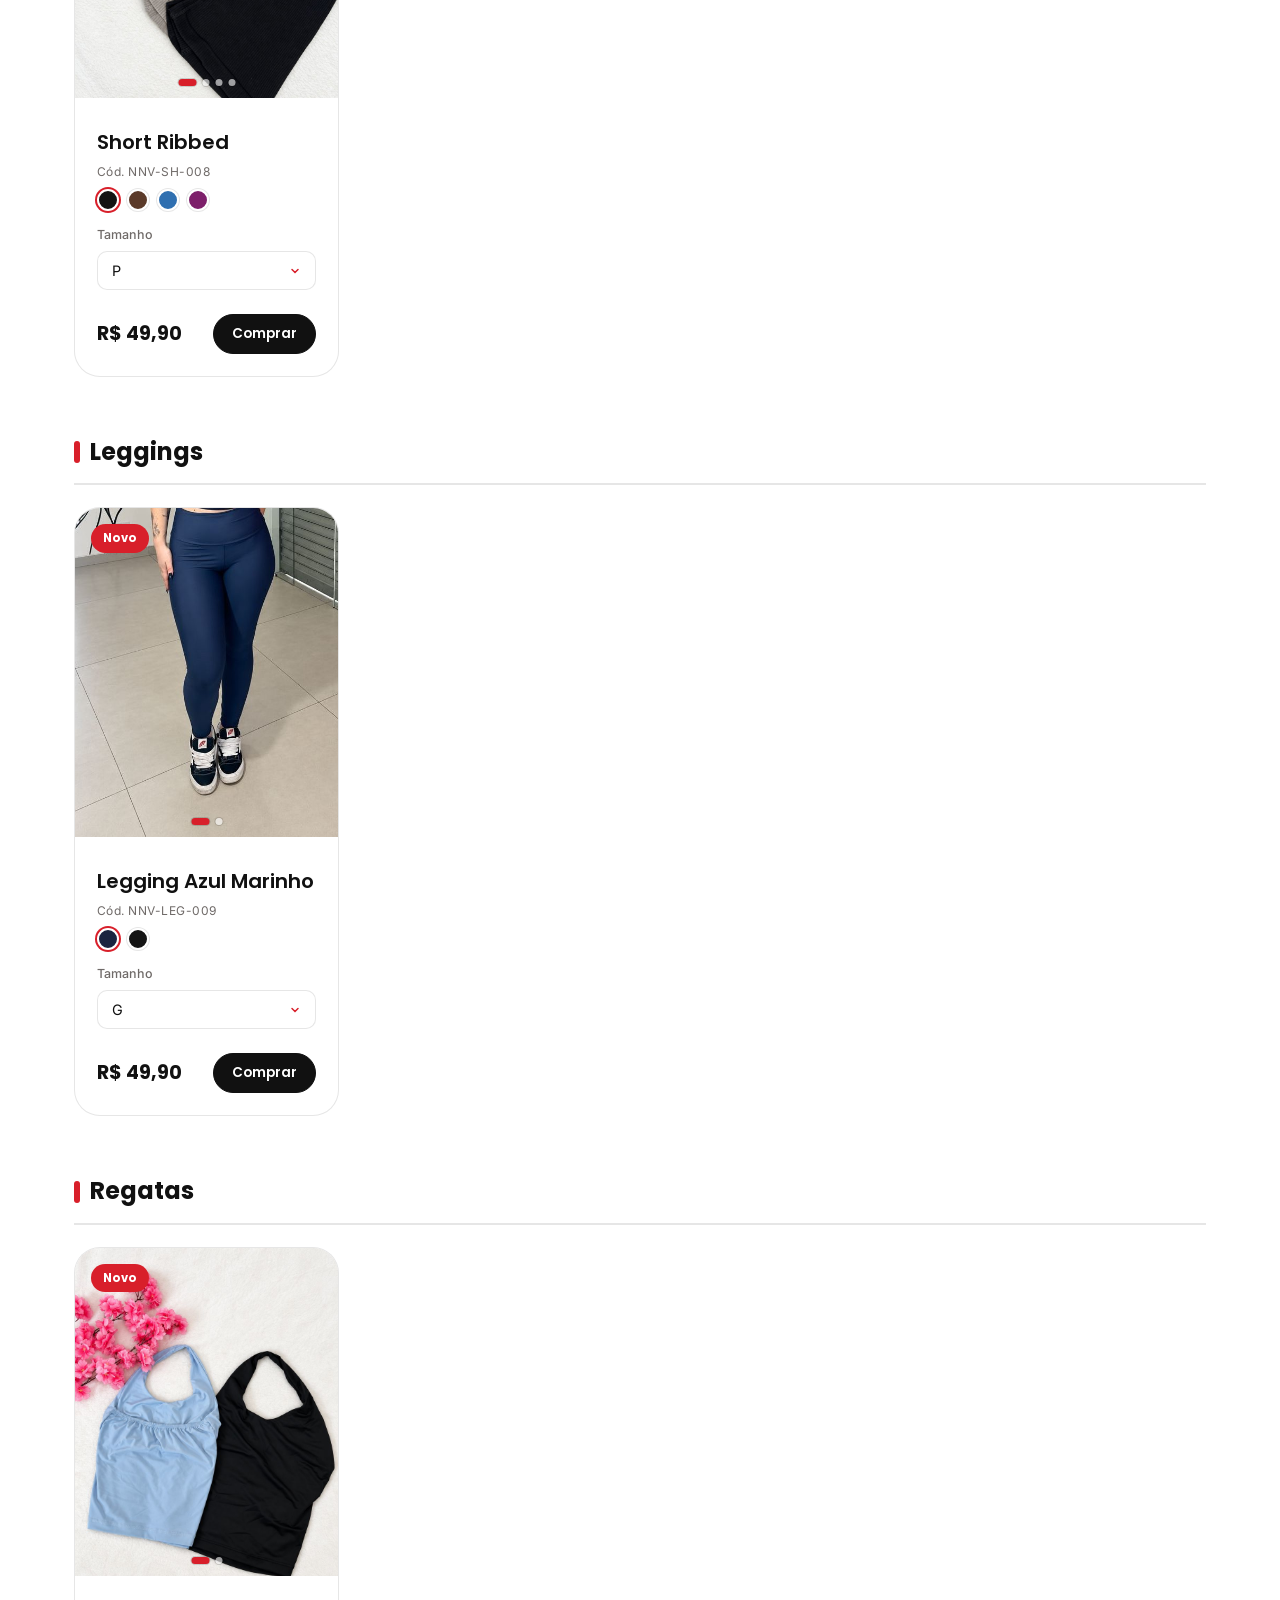
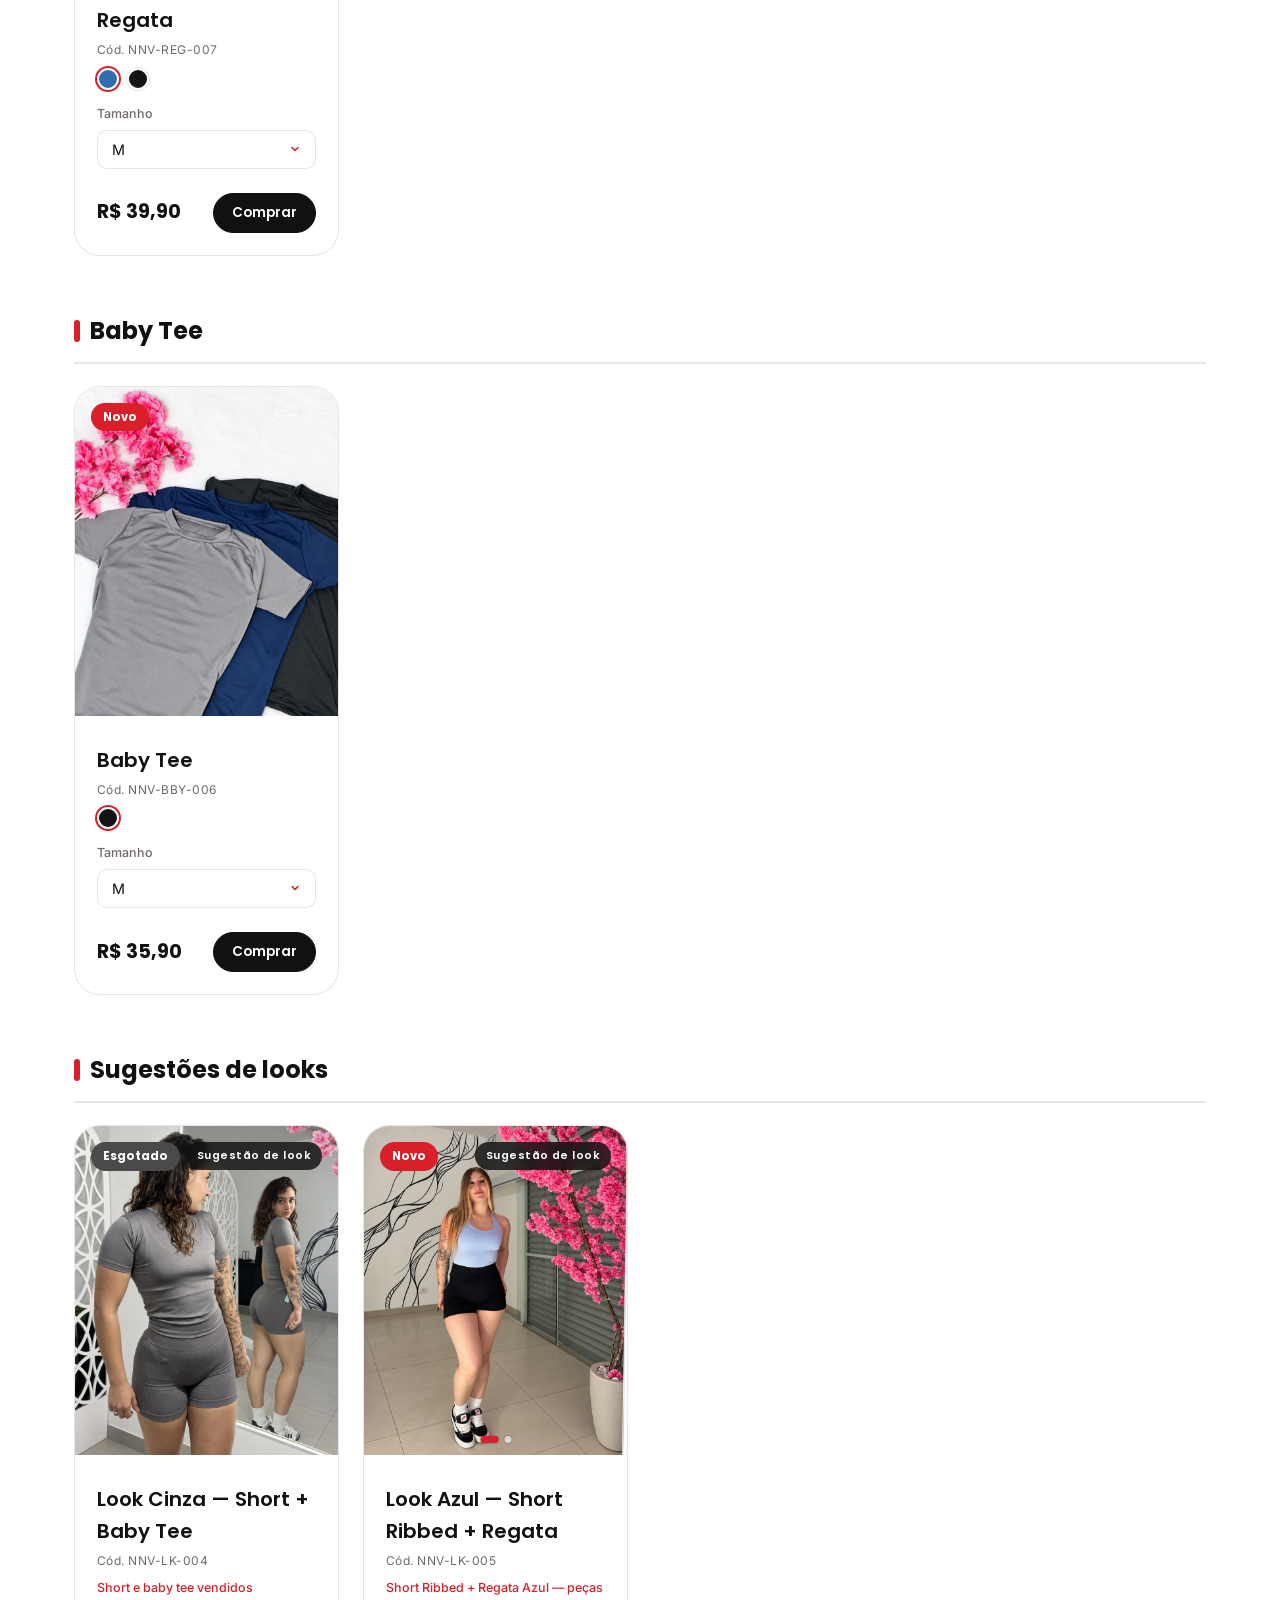
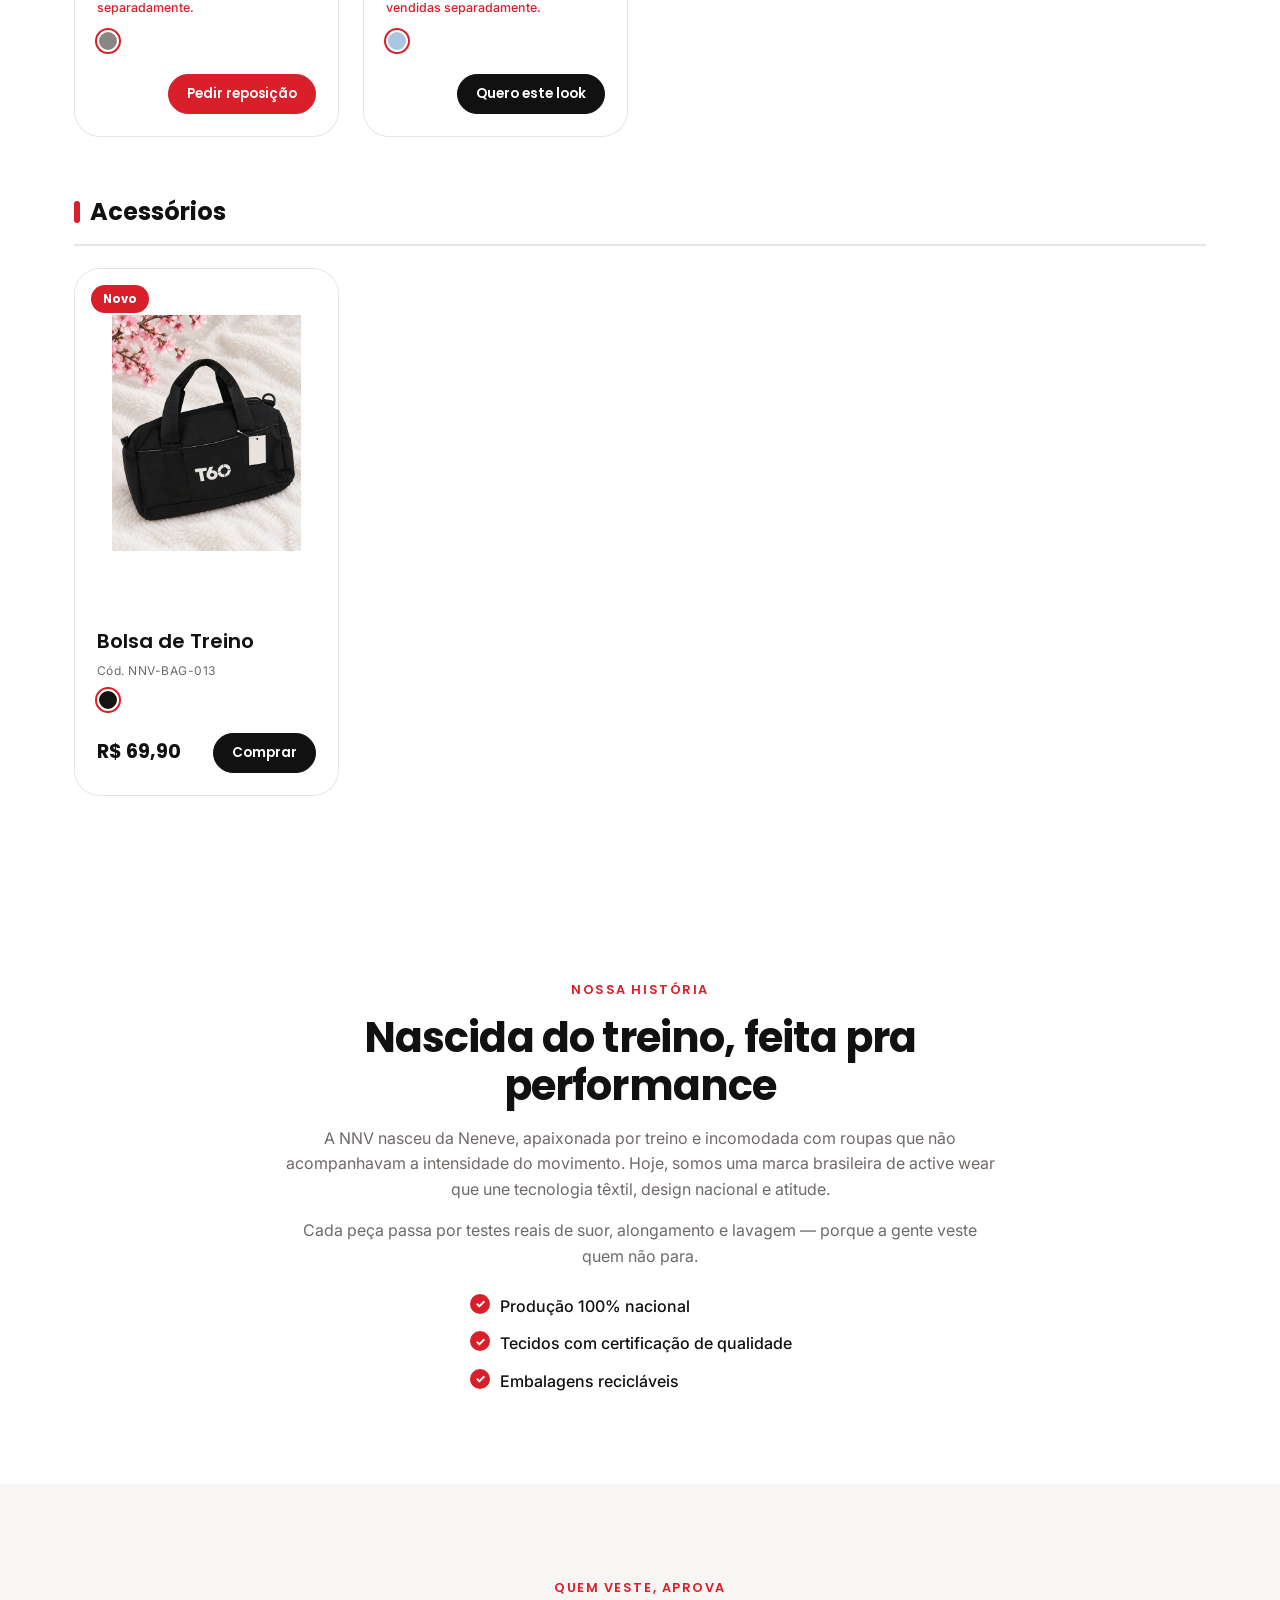
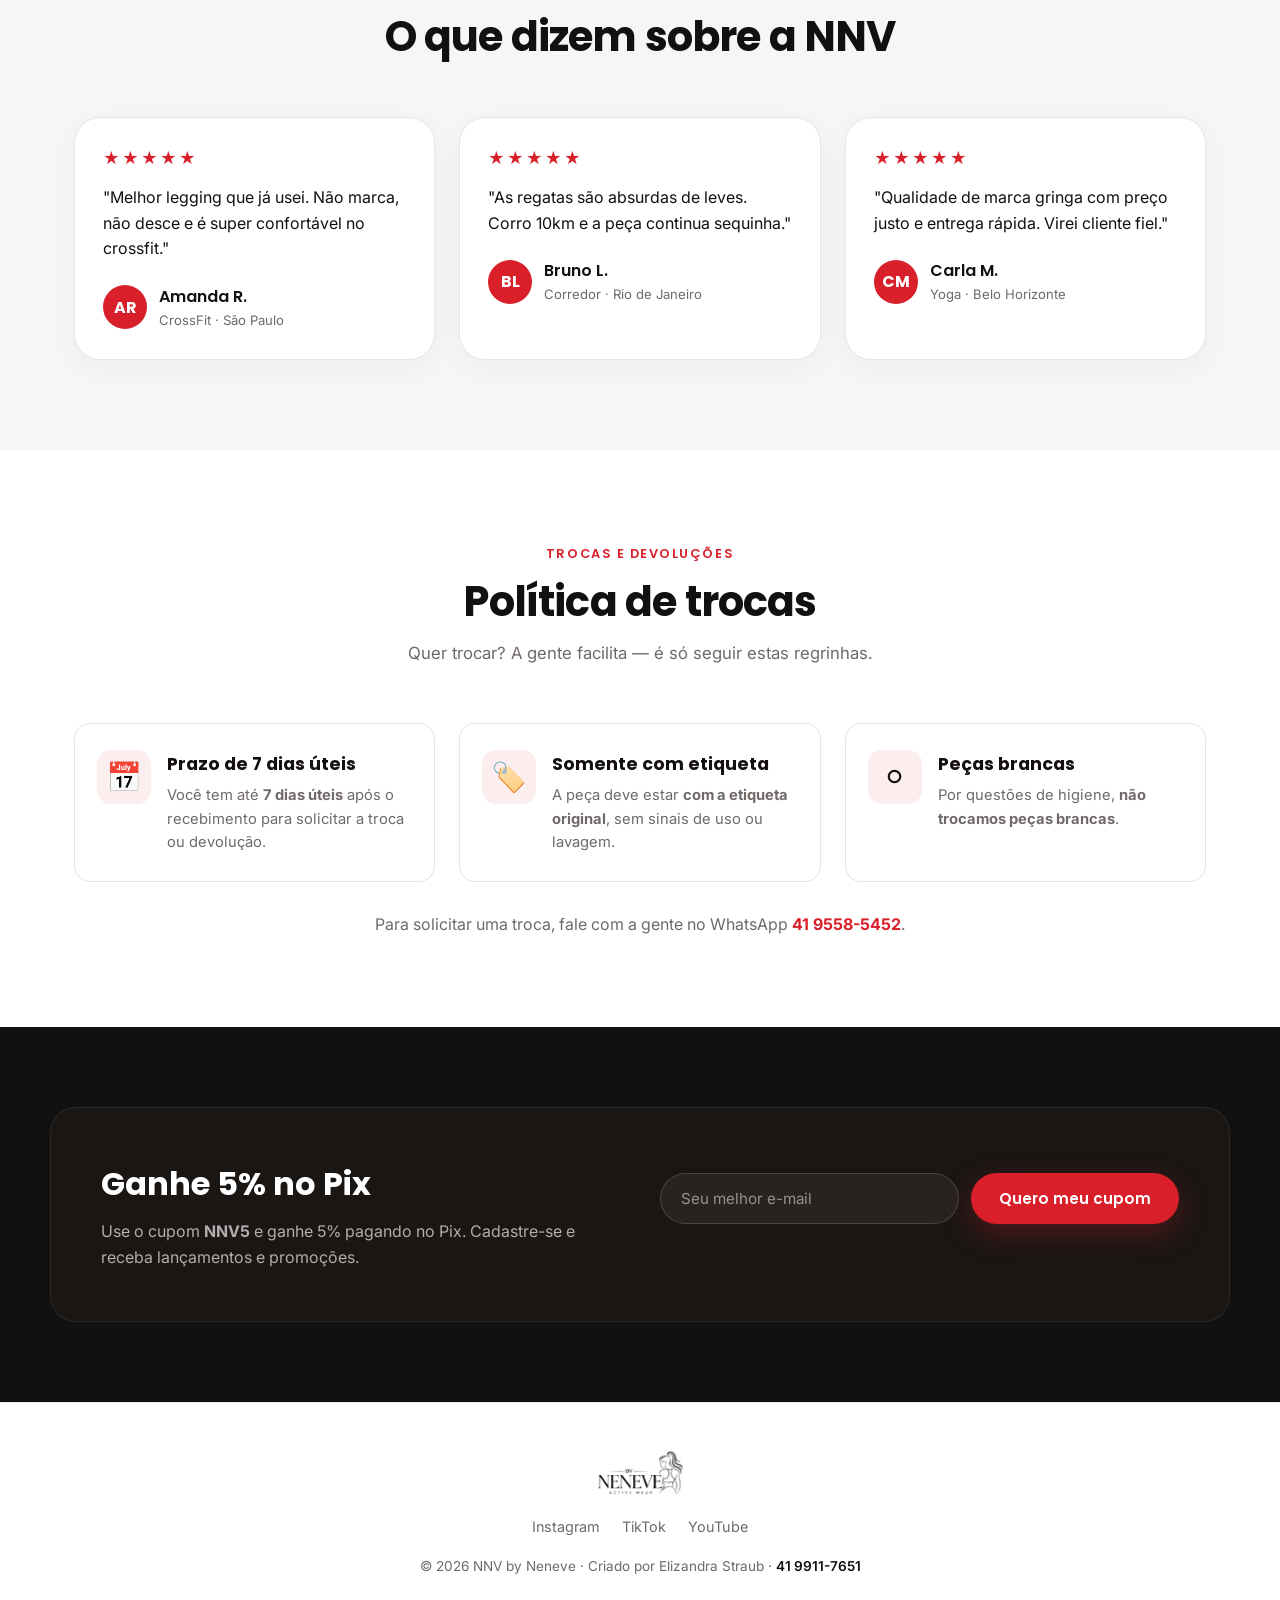
==== commit 16fdcfc5: "Adiciona painel de administração com banco de dados (Supabase) - Painel /admin com login por senha (" ====
--- a/index.html
+++ b/index.html
@@ -261,6 +261,8 @@
     </div>
   </aside>
 
+  <script src="https://cdn.jsdelivr.net/npm/@supabase/supabase-js@2"></script>
+  <script src="supabase.js"></script>
   <script src="script.js"></script>
 </body>
 </html>
